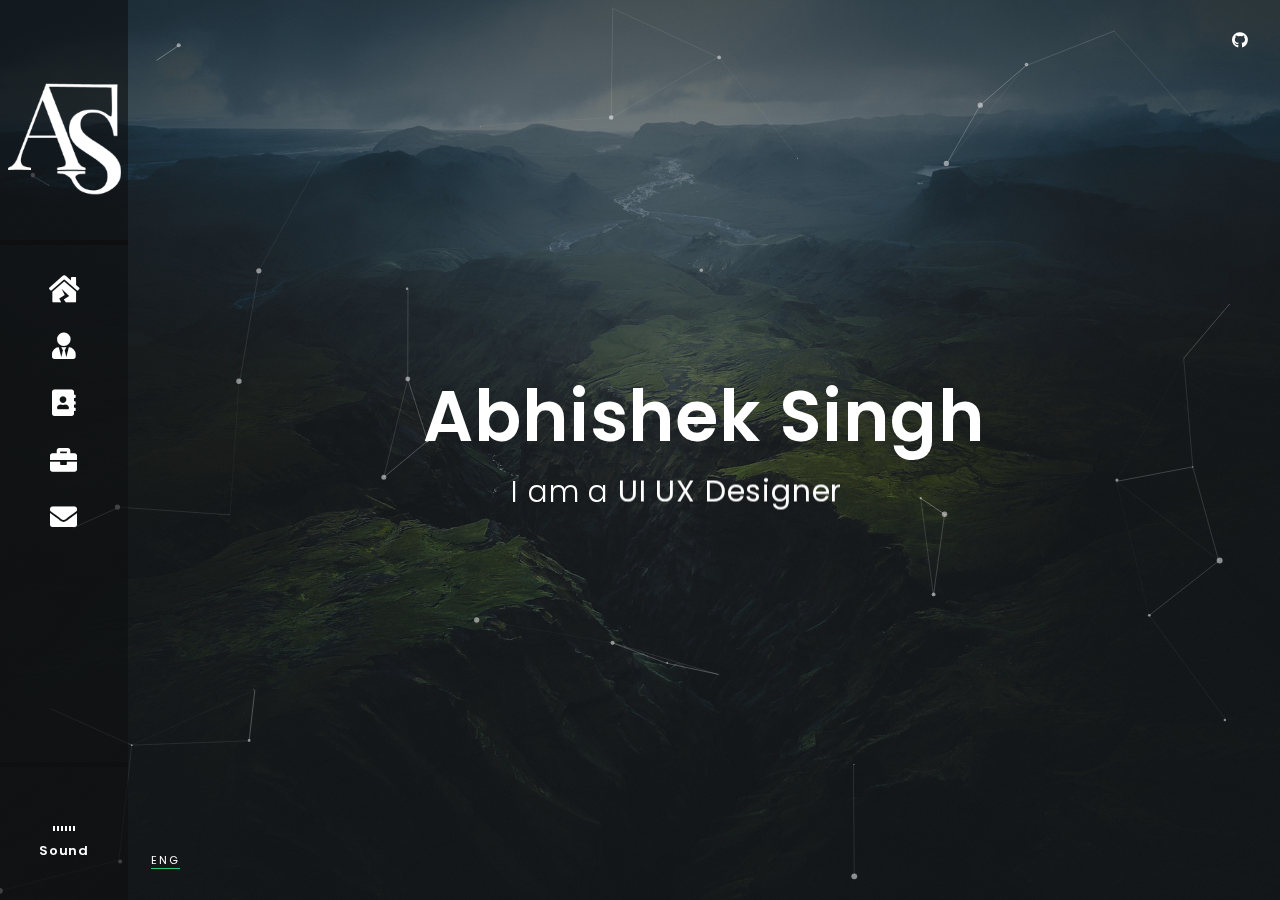
==== index.html @ b7dbba47 "fix" ====
<!DOCTYPE html>
<html lang="en">
    <head>
		<!-- Title -->
		<title>Abhishek Singh- Web Designer and Developer</title>

		<!-- Meta -->
        <meta charset="UTF-8">
        <meta name="viewport" content="width=device-width, initial-scale=1.0">
        <meta http-equiv="X-UA-Compatible" content="ie=edge">
		
		<!-- CSS Plugins -->
        <link rel="stylesheet" href="css/plugins/bootstrap.min.css">
        <link rel="stylesheet" href="css/plugins/font-awesome.css">
		<link rel="stylesheet" href="css/plugins/magnific-popup.css">
		<link rel="stylesheet" href="css/plugins/simplebar.css">
		<link rel="stylesheet" href="css/plugins/owl.carousel.min.css">
		<link rel="stylesheet" href="css/plugins/owl.theme.default.min.css">
		<link rel="stylesheet" href="css/plugins/jquery.animatedheadline.css">
		
		<!-- CSS Base -->
        <link rel="stylesheet" class="back-color" href="css/style-dark.css">
		<link rel="stylesheet" href="css/style-demo.css">
		
		<!-- Settings Style -->
		<link rel="stylesheet" class="posit-nav" href="css/settings/left-nav.css" />
		<link rel="stylesheet" class="theme-color" href="css/settings/green-color.css" />
		<link rel="stylesheet" class="box-st" href="css/settings/circle-box.css" />
		
    </head>
    <body>
		<audio loop autoplay volume="1" id="audio-player"><source src="music.mp3" type="audio/mpeg"></audio>
		<!-- Preloader -->
		<div id="preloader">
  			<div class="loading-area">
    			<div class="circle"></div>
  			</div>
  			<div class="left-side"></div>
  			<div class="right-side"></div>
		</div>
		
		<!-- Main Site -->
		<div id="home">
  		<div id="about">
    	<div id="resume">
     	<div id="portfolio">
		<div id="contact">
			
			<div class="header-mobile">
                <a class="header-toggle"><i class="fas fa-bars"></i></a>
                <h2>Abhishek</h2>
            </div>
			
			<!-- Left Block -->
			<nav class="header-main" data-simplebar>
		
				<!-- Logo -->
				<div class="logo">
            		<img src="img/logo.png" alt="">
            	</div>
				
          		<ul>
					<li data-tooltip="home" data-position="top">
            			<a href="#home" class="icon-h fas fa-house-damage"></a>
					</li>
					<li data-tooltip="about" data-position="top">
            			<a href="#about" class="icon-a fas fa-user-tie"></a>
					</li>
					<li data-tooltip="resume" data-position="top">
            			<a href="#resume" class="icon-r fas fa-address-book"></a>
					</li>
					<li data-tooltip="portfolio" data-position="top">
            			<a href="#portfolio" class="icon-p fas fa-briefcase"></a>
					</li>
					<li data-tooltip="contact" data-position="bottom">
						<a href="#contact" class="icon-c fas fa-envelope"></a>
					</li>
          		</ul>
				
				<!-- Sound wave -->
    			<a class="music-bg">
      				<div class="lines">
        				<span></span>
        				<span></span>
        				<span></span>
        				<span></span>
						<span></span>
						<span></span>
      				</div>
					<p> Sound </p>
    			</a>
			 </nav>
			
			<!-- Home Section -->
          	<div class="pt-home" style="background-image: url('img/home-bg.jpg')">
				
				<!-- Particles -->
				<div id="particles-js"></div>
				
             	<section>
					
					<!-- Banner -->
					<div class="banner">
  						<h1>Abhishek Singh</h1>
						<p class="cd-headline rotate-1">
							<span>I am a</span>
							<span class="cd-words-wrapper">
								<b class="is-visible">UI UX Designer</b>
								<b>Creative Designer</b>
								<b>Web Designer</b>
								<b>Web Developer</b>
							</span>
						</p>
					</div>
					
					<!-- Language -->
					<div class="lang">
                		<ul>
                   			<li><a href="#" class="active">eng</a></li>
                		</ul>
            		</div>
		
					<!-- Social -->
					<div class="social">
            			<ul>
                			<li><a href="https://github.com/thatdelhiboy/"><i class="fab fa-github"></i></a></li>
            			</ul>
        			</div>
			  	</section>  
          	</div>
			
			<!-- About Section -->
			<div class="page pt-about" data-simplebar>
				<section class="container">
					
					<!-- Section Title -->
					<div class="header-page mt-70 mob-mt">
						<h2>About Me</h2>
						<span></span>
					</div>
				
					<!-- Personal Info Start -->
					<div class="row mt-100">
					
						<!-- Information Block -->
						<div class="col-lg-12 col-sm-12">
    						<div class="info box-1">
								<div class="row">
									<div class="col-lg-3 col-sm-4">
										<div class="photo">
											<img alt="" src="img/user-photo.jpg">		
										</div>	
									</div>
									<div class="col-lg-9 col-sm-8">
										<h4>Abhishek Singh</h4>
										<div class="loc">
											<i class="fas fa-map-marked-alt"></i> New Delhi, INDIA
										</div>
										<p>Hello! I’m Abhishek Singh a self-taught, Web Designer & Developer with keen interest in Web Design and Developer. Now I’m based in Delhi-NCR, India.
										</p>
									</div>
									
									<!-- Icon Info -->
									<div class="col-lg-3 col-sm-4">
                                		<div class="info-icon">
                                     		<i class="fas fa-award"></i>
                                     		<div class="desc-icon">
												<h6>Amazing</h6>
                                            	<p>Experience</p>
                                       		</div>
                                		</div>
                                	</div>
									
									<!-- Icon Info -->
									<div class="col-lg-3 col-sm-4">
                                		<div class="info-icon">
                                     		<i class="fas fa-certificate"></i>
                                     		<div class="desc-icon">
												<h6>10+ Projects</h6>
                                            	<p>Completed</p>
                                      		</div>
                                		</div>
                                	</div>
									
									<!-- Icon Info -->
									<div class="col-lg-3 col-sm-4">
                                		<div class="info-icon">
                                     		<i class="fas fa-user-astronaut"></i>
                                     		<div class="desc-icon">
												<h6>Full time/Freelance</h6>
                                           		<p>Available</p>
                                        	</div>
                                		</div>
                                	</div>
									<div class="col-lg-3 col-sm-12 pt-50">
                                		<a href="/Abhishek-Web Dev.docx" class="btn-st">Download CV</a>
                                	</div>
								</div>
							</div>
						</div>
					</div>
					
					<!-- Interests Row Start -->
					<div class="row mt-100">
					
						<!-- Header Block -->
						<div class="col-md-12">
							<div class="header-box mb-50">
								<h3>My Interests</h3>
							</div>
						</div>
					
						<div class="col-lg-12 col-sm-12">
							<div class="box-2">
								<div class="row">
									<!-- Interests Item -->
									<div class="col-lg-3 col-sm-6">
										<div class="inter-icon">
                                     		<i class="fas fa-music"></i>
                                    	 	<div class="desc-inter">
												<h6>Music</h6>
                               	        	</div>
										</div>
									</div>
								
									<!-- Interests Item -->
									<div class="col-lg-3 col-sm-6">
										<div class="inter-icon">
                                     		<i class="fas fa-route"></i>
                                     		<div class="desc-inter">
												<h6>Travelling</h6>
                                       		</div>
                                		</div>
									</div>
								
									<!-- Interests Item -->
									<div class="col-lg-3 col-sm-6">
										<div class="inter-icon">
                                 	    	<i class="far fa-image"></i>
                                  		   	<div class="desc-inter">
												<h6>Photos</h6>
                                  	     	</div>
                                		</div>
									</div>
								
									<!-- Interests Item -->
									<div class="col-lg-3 col-sm-6">
										<div class="inter-icon">
                                    	 	<i class="fas fa-film"></i>
                                     		<div class="desc-inter">
												<h6>Movies</h6>
                                   	    	</div>
                                		</div>
									</div>
								
									<!-- Interests Item -->
									<div class="col-lg-3 col-sm-6">
										<div class="inter-icon">
                                 	    	<i class="fas fa-space-shuttle"></i>
                                 	    	<div class="desc-inter">
												<h6>Space</h6>
                                	       	</div>
                                		</div>
									</div>
								
									<!-- Interests Item -->
									<div class="col-lg-3 col-sm-6">
										<div class="inter-icon">
                                    	 	<i class="fas fa-book"></i>
                                     		<div class="desc-inter">
												<h6>Books</h6>
                                    	   	</div>
                                		</div>
									</div>
								
									<!-- Interests Item -->
									<div class="col-lg-3 col-sm-6">
										<div class="inter-icon">
        	                             	<i class="fas fa-gamepad"></i>
            	                         	<div class="desc-inter">
												<h6>Video games</h6>
                    	                   	</div>
                        	        	</div>
									</div>
								
									<!-- Interests Item -->
									<div class="col-lg-3 col-sm-6">
										<div class="inter-icon">
        	                             	<i class="fas fa-tree"></i>
            	                         	<div class="desc-inter">
												<h6>Forest</h6>
                    	                   	</div>
                        	        	</div>
									</div>
								</div>
							</div>
						</div>
					</div>
			  	</section>
         	</div>
			 
			<!-- Resume Section -->
          	<div class="page pt-resume" data-simplebar>
            	<section class="container">
					
					<!-- Section Title -->
					<div class="header-page mt-70 mob-mt">
						<h2>Resume</h2>
    					<span></span>
					</div>
					
					<!-- Experience & Education Row Start -->
					<div class="row mt-100">
					
						<!-- Experience Column Start -->
						<div class="col-lg-6 col-sm-12">
						
							<!-- Header Block -->
							<div class="header-box mb-50">
								<h3>Experience</h3>
							</div>
						
							<div class="experience box-1">
								
								<!-- Experience Item -->
								

								<!-- Experience Item -->
								<div class="item">
									<div class="main">
										<h4>Web Development- Intern</h4>
										<p><i class="far fa-calendar-alt"></i>Mar-2020 - Present | ZoneMedia </p>
									</div>
									<p>Working as Digital Profiler and Content Stratgist</p>
								</div>

								<!-- Experience Item -->
								<div class="item">
									<div class="main">
										<h4>Web Development- Intern</h4>
										<p><i class="far fa-calendar-alt"></i>Jan-2020 - Mar 2020 | Essential Services </p>
									</div>
									<p>Worked Project coordinator working on various skills like JavaScript, Node, Express, MongoDB. </p>
								</div>
								<!-- Experience Item -->
								<div class="item">
									<div class="main">
										<h4>Social Media Manager & UX Developer</h4>
										<p><i class="far fa-calendar-alt"></i>Jan-2018 - Jan 2020 | Vmate (alibaba.com) </p>
									</div>
									<p>Worked Project coordinator working on various skills like JavaScript, Node, Express, MongoDB. </p>
								</div>
							</div>
						</div>
							
						<!-- Education Column Start -->
						<div class="col-lg-6 col-sm-12">
						
							<!-- Header Block -->
							<div class="header-box mb-50 mob-box-mt">
								<h3>Education</h3>
							</div>
						
							<div class="experience box-2">

								<!-- Education Item -->
								<div class="item">
									<div class="main">
										<h4>MBA - Information Technology and System Management</h4>
										<p><i class="far fa-calendar-alt"></i>2019 - 2021 | Narsee Monjee Institute Of Management Studies</p>
									</div>
								</div>

								<!-- Education Item -->
								<div class="item">
									<div class="main">
										<h4>Bachelor of Computer Application</h4>
										<p><i class="far fa-calendar-alt"></i>2015 - 2018 | Himalayan University</p>
									</div>
								</div>
							</div>
						</div>
					</div>
				
					<!-- Skills Row Start -->
					<div class="row mt-100">
					
						<!-- Header Block -->
						<div class="col-md-12">
							<div class="header-box mb-50">
								<h3>Skills</h3>
							</div>
						</div>
					</div>
					
					<div class="box-1 skills">
						<div class="row">
							<div class="col-lg-6 col-sm-6">

								<!-- Skill Item -->
								<div class="skill-item">
									<h4 class="progress-title">HTML5</h4>
									<div class="progress">
										<div class="progress-bar" style="width:98%">
											<div class="progress-value">98%</div>
										</div>
									</div>
								</div>

								<!-- Skill Item -->
								<div class="skill-item">
									<h4 class="progress-title">CSS3</h4>
									<div class="progress">
										<div class="progress-bar" style="width:85%">
											<div class="progress-value">85%</div>
										</div>
									</div>
								</div>

								<!-- Skill Item -->
								<div class="skill-item">
									<h4 class="progress-title">JavaScript</h4>
									<div class="progress">
										<div class="progress-bar" style="width:90%">
											<div class="progress-value">90%</div>
										</div>
									</div>
								</div>
							
								<!-- Skill Item -->
								<div class="skill-item">
									<h4 class="progress-title">UI/UX designer</h4>
									<div class="progress">
										<div class="progress-bar" style="width:77%">
											<div class="progress-value">77%</div>
										</div>
									</div>
								</div>
							</div>

							<div class="col-lg-6 col-sm-6">
								<div class="row">
									
									<!-- Skill Item -->
									<div class="col-lg-6 col-sm-6">
										<div class="chart" data-percent="80" data-bar-color="#fff"> 80% <p>Node.js</p></div>
									</div>
									
									<!-- Skill Item -->
									<div class="col-lg-6 col-sm-6">
										<div class="chart" data-percent="70" data-bar-color="#fff"> 70% <p>Adobe XD</p></div>
									</div>
									
									<!-- Skill Item -->
									<div class="col-lg-6 col-sm-6">
										<div class="chart" data-percent="90" data-bar-color="#fff"> 90% <p>Photoshop</p></div>
									</div>
									
									<!-- Skill Item -->
									<div class="col-lg-6 col-sm-6">
										<div class="chart" data-percent="90" data-bar-color="#fff"> 93% <p>Prototyping</p></div>
									</div>
								</div>
							</div>
						</div>
					</div>
				
					<!-- Work Process Row Start -->
					<div class="row mt-100">
					
						<!-- Header Block -->
						<div class="col-md-12">
							<div class="header-box mb-50">
								<h3>My Working Process</h3>
							</div>
						</div>
					</div>
					
					<div class="box-2 work-process mb-100">
						<div class="row">
							<div class="col-lg-4 col-sm-12 ltr">
							
                    			<!-- Working Process Item-->
                          	 	<div class="single-wp width-sm process-1">
									<p class="wp-step">01</p>
									<h4 class="wp-title">Discuss idea</h4>
								</div>

								<!-- Working Process Item-->
								<div class="single-wp width-sm process-2">
									<p class="wp-step">02</p>
									<h4 class="wp-title">Creative concept</h4>
								</div>
							</div>
					
							<div class="col-lg-4 hidden-sm">
							
								<!-- Working Process Circle-->
								<div class="wp-circle">
									<h4>Working Process</h4>
									<span class="dots top-l"></span>
									<span class="dots bottom-l"></span>
									<span class="dots top-r"></span>
									<span class="dots bottom-r"></span>
								</div>
							</div>
					
							<div class="col-lg-4 col-sm-12 rtl">
						
								<!-- Working Process Item-->
								<div class="single-wp width-sm process-3">
									<p class="wp-step">03</p>
									<h4 class="wp-title">Web concept</h4>
								</div>
	
								<!-- Working Process Item-->
								<div class="single-wp width-sm process-4">
									<p class="wp-step">04</p>
									<h4 class="wp-title">Final concept</h4>
								</div>
							</div>
						</div>
					</div>
			  	</section>
         	</div>
			 
			<!-- Portfolio Section -->
          	<div class="page pt-portfolio" data-simplebar>
            	<section class="container">
					
					<!-- Section Title -->
					<div class="header-page mt-70 mob-mt">
						<h2>Portfolio</h2>
    					<span></span>
					</div>
					
					<!-- Portfolio Filter Row Start -->
					<div class="row mt-100">
						<div class="col-lg-12 col-sm-12 portfolio-filter">
							<ul>
								<li class="active" data-filter="*">All</li>
								<li data-filter=".brand">Brand</li>
								<li data-filter=".design">Design</li>
								<li data-filter=".graphic">Graphic</li>
							</ul>
						</div>
					</div>
					
					<!-- Portfolio Item Row Start -->
					<div class="row portfolio-items mt-100 mb-100">
					
						<!-- Portfolio Item -->
						<div class="item col-lg-4 col-sm-6 graphic">
							<figure>
								<img alt="" src="img/portfolio/mobileapp.png">
								<figcaption>
									<h3>Landing Page for App</h3>
									<p>Graphic</p><i class="fas fa-image"></i>
									<a class="image-link" href="img/portfolio/mobileapp.png"></a>
								</figcaption>
							</figure>
						</div>
					
						<!-- Portfolio Item -->
						<div class="item col-lg-4 col-sm-6 design">
							<figure>
								<img alt="" src="img/portfolio/Placement.JPG">
								<figcaption>
									<h3>Placement Consultancy Website</h3>
									<p>Design</p><i class="fas fa-image"></i>
									<a class="image-link" href="img/portfolio/Placement.JPG"></a>
								</figcaption>
							</figure>
						</div>
					
						<!-- Portfolio Item -->
						<div class="item col-lg-4 col-sm-6 brand">
							<figure>
								<img alt="" src="img/portfolio/ecommerse.png">
								<figcaption>
									<h3>E-commerse</h3>
									<p>Brand</p><i class="fas fa-image"></i>
									<a class="image-link" href="img/portfolio/ecommerse.png"></a>
								</figcaption>
							</figure>
						</div>
					
						<!-- Portfolio Item -->
						<div class="item col-lg-4 col-sm-6 graphic">
							<figure>
								<img alt="" src="img/portfolio/foodapp.jpg">
								<figcaption>
									<h3>FoodApp UI</h3>
									<p>Brand</p><i class="fas fa-image"></i>
									<a class="image-link" href="img/portfolio/foodapp.jpg"></a>
								</figcaption>
							</figure>
						</div>

						<!-- Portfolio Item -->
						<div class="item col-lg-4 col-sm-6 graphic">
							<figure>
								<img alt="" src="img/portfolio/devdeg.png">
								<figcaption>
									<h3>UI for Digital Marketing Website</h3>
									<p>Brand</p><i class="fas fa-image"></i>
									<a class="image-link" href="img/portfolio/devdeg.png"></a>
								</figcaption>
							</figure>
						</div>
						<!-- Portfolio Item -->
						<div class="item col-lg-4 col-sm-6 brand">
							<figure>
								<img alt="" src="img/portfolio/buythecall.jpg">
								<figcaption>
									<h3>Website design and development</h3>
									<p>Brand</p><i class="fas fa-image"></i>
									<a class="image-link" href="img/portfolio/buythecall.jpg"></a>
								</figcaption>
							</figure>
						</div>
						<!-- Portfolio Item -->
						<div class="item col-lg-4 col-sm-6 design">
							<figure>
								<img alt="" src="img/portfolio/onlinestore.png">
								<figcaption>
									<h3>Online Store UI</h3>
									<p>Design</p><i class="fas fa-image"></i>
									<a class="image-link" href="img/portfolio/onlinestore.png"></a>
								</figcaption>
							</figure>
						</div>
						<!-- Portfolio Item -->
						<div class="item col-lg-4 col-sm-6 design">
							<figure>
								<img alt="" src="img/portfolio/movieapi.gif">
								<figcaption>
									<h3>Website on Node & express</h3>
									<p>Brand</p><i class="fas fa-image"></i>
									<a class="image-link" href="img/portfolio/movieapi.gif"></a>
								</figcaption>
							</figure>
						</div>
						<div class="item col-lg-4 col-sm-6 design">
							<figure>
								<img alt="" src="img/portfolio/producthover.gif">
								<figcaption>
									<h3>CSS Hover Effect</h3>
									<p>Brand</p><i class="fas fa-image"></i>
									<a class="image-link" href="img/portfolio/producthover.gif"></a>
								</figcaption>
							</figure>
						</div>
					</div>
				</section>
       	   	</div>
			<!-- Contact Section -->
         	<div class="page pt-contact" data-simplebar>
            	<section class="container">
					
					<!-- Section Title -->
              		<div class="header-page mt-70 mob-mt">
						<h2>Contact</h2>
    					<span></span>
					</div>
					
					<!-- Form Start -->
					<div class="row mt-100">
						<div class="col-lg-12 col-sm-12">
							<div class="contact-form ">
                        		<form method="post" class="box-1 contact-valid" id="contact-form">
									<div class="row">
                            			<div class="col-lg-6 col-sm-12">
                                			<input type="text" name="name" id="name" class="form-control" placeholder="Name *">
                            			</div>
                            			<div class="col-lg-6 col-sm-12">
                                			<input type="email" name="email" id="email" class="form-control" placeholder="Email *">
                            			</div>
                            			<div class="col-lg-12 col-sm-12">
                                			<textarea class="form-control" name="message"  id="note" placeholder="Your Message"></textarea>
                            			</div>
                             			<div class="col-lg-12 col-sm-12 text-center">
                                			<button type="submit" class="btn-st">Send Message</button>
                                			<div id="loader">
                                    			<i class="fas fa-sync"></i>
                                			</div>
                            			</div>
										<div class="col-lg-12 col-sm-12">
                            				<div class="error-messages">
                                				<div id="success">
													<i class="far fa-check-circle"></i>Thank you, your message has been sent.
												</div>
                                				<div id="error">
													<i class="far fa-times-circle"></i>Error occurred while sending email. Please try again later.
												</div>
											</div>
                            			</div>
									</div>
                    			</form>
                    		</div>
						</div>
					</div>
					
					<!-- Contact Info -->
					<div class="box-2 contact-info">
						<div class="row">
							<div class="col-lg-4 col-sm-12 info">
								<i class="fas fa-paper-plane"></i>
         						<p>anchor2abhishek@gmail.com</p>
          						<span>Email</span>
							</div>
							<div class="col-lg-4 col-sm-12 info">
								<i class="fas fa-map-marker-alt"></i>
         						<p>Delhi-NCR, India</p>
          						<span>Addres</span>
							</div>	
							<div class="col-lg-4 col-sm-12 info">
								<i class="fas fa-phone"></i>
         						<p>(+91) 7042446696</p>
          						<span>Phone</span>
							</div>	
						</div>
					</div>
            	</section>
          	</div> 
			
        </div>
      	</div>
    	</div>
  		</div>
		</div>
		</div>
		
		<!-- All Script -->
		<script src="js/jquery.min.js"></script>
		<script src="js/isotope.pkgd.min.js"></script>
		<script src="js/bootstrap.min.js"></script>
		<script src="js/simplebar.js"></script>
		<script src="js/owl.carousel.min.js"></script>
		<script src="js/jquery.magnific-popup.min.js"></script>
		<script src="js/jquery.animatedheadline.min.js"></script>
		<script src="js/jquery.easypiechart.js"></script>
		<script src="js/jquery.validation.js"></script>
		<script src="js/tilt.js"></script>
        <script src="js/main.js"></script>
		<script src="js/main-demo.js"></script>
        <script src="https://maps.google.com/maps/api/js?sensor=false"></script>
		
		<!-- Page Script -->
		<script src="/js/particles.min.js"></script>
		<script>
			particlesJS.load('particles-js', 'js/particles.json', function() {
				
        	});		
		</script>
		
    </body>
</html>
---- css/plugins/simplebar.css ----
[data-simplebar] {
    position: relative;
    flex-direction: column;
    flex-wrap: wrap;
    justify-content: flex-start;
    align-content: flex-start;
    align-items: flex-start;
    width: inherit;
    height: inherit;
    max-width: inherit;
    max-height: inherit;
}

.simplebar-wrapper {
    overflow: hidden;
    width: inherit;
    height: inherit;
    max-width: inherit;
    max-height: inherit;
}

.simplebar-mask {
    direction: inherit;
    position: absolute;
    overflow: hidden;
    padding: 0;
    margin: 0;
    left: 0;
    top: 0;
    bottom: 0;
    right: 0;
    width: auto !important;
    height: auto !important;
    z-index: 0;
}

.simplebar-offset {
    direction: inherit !important;
    box-sizing: inherit !important;
    resize: none !important;
    position: absolute;
    top: 0;
    left: 0;
    bottom: 0;
    right: 0;
    padding: 0;
    margin: 0;
    -webkit-overflow-scrolling: touch;
}

.simplebar-content {
    direction: inherit;
    box-sizing: border-box !important;
    position: relative;
    display: block;
    height: 100%; /* Required for horizontal native scrollbar to not appear if parent is taller than natural height */
    width: auto;
    visibility: visible;
    overflow: scroll; /* Scroll on this element otherwise element can't have a padding applied properly */
    max-width: 100%; /* Not required for horizontal scroll to trigger */
    max-height: 100%; /* Needed for vertical scroll to trigger */
}

.simplebar-placeholder {
    max-height: 100%;
    max-width: 100%;
    width: 100%;
    pointer-events: none;
}

.simplebar-height-auto-observer-wrapper {
    box-sizing: inherit !important;
    height: 100%;
    width: inherit;
    max-width: 1px;
    position: relative;
    float: left;
    max-height: 1px;
    overflow: hidden;
    z-index: -1;
    padding: 0;
    margin: 0;
    pointer-events: none;
    flex-grow: inherit;
    flex-shrink: 0;
    flex-basis: 0;
}

.simplebar-height-auto-observer {
    box-sizing: inherit;
    display: block;
    opacity: 0;
    position: absolute;
    top: 0;
    left: 0;
    height: 1000%;
    width: 1000%;
    min-height: 1px;
    min-width: 1px;
    overflow: hidden;
    pointer-events: none;
    z-index: -1;
}

.simplebar-track {
    z-index: 1;
    position: absolute;
    right: 0;
    bottom: 0;
    pointer-events: none;
}

.simplebar-scrollbar {
    position: absolute;
    right: 2px;
    width: 7px;
    min-height: 10px;
}

.simplebar-scrollbar:before {
    position: absolute;
    content: "";
    background: black;
    border-radius: 7px;
    left: 0;
    right: 0;
    opacity: 0;
    transition: opacity 0.2s linear;
}

.simplebar-track .simplebar-scrollbar.simplebar-visible:before {
    /* When hovered, remove all transitions from drag handle */
    opacity: 0.5;
    transition: opacity 0s linear;
}

.simplebar-track.simplebar-vertical {
    top: 0;
    width: 11px;
}

.simplebar-track.simplebar-vertical .simplebar-scrollbar:before {
    top: 2px;
    bottom: 2px;
}

.simplebar-track.simplebar-horizontal {
    left: 0;
    height: 11px;
}

.simplebar-track.simplebar-horizontal .simplebar-scrollbar:before {
    height: 100%;
    left: 2px;
    right: 2px;
}

.simplebar-track.simplebar-horizontal .simplebar-scrollbar {
    right: auto;
    left: 0;
    top: 2px;
    height: 7px;
    min-height: 0;
    min-width: 10px;
    width: auto;
}

/* Rtl support */
[data-simplebar-direction="rtl"] .simplebar-track.simplebar-vertical {
    right: auto;
    left: 0;
}

.hs-dummy-scrollbar-size {
    direction: rtl;
    position: fixed;
    opacity: 0;
    visibility: hidden;
    height: 500px;
    width: 500px;
    overflow-y: hidden;
    overflow-x: scroll;
}
---- css/style-dark.css ----
/* -----------------------------------------------
				CSS Styles Dark
--------------------------------------------------

    Template Name: Baha - Personal Portfolio Template
    Author: Malyarchuk
    Copyright: 2019

--------------------------------------------------

Table of Content

	1. Body and Core Css
	2. Section Css
	3. Menu Css
	4. Home Section
	5. About Section
	6. Resume Section
	7. Portfolio Section

	9. Contact Section

	12. Preloader Css
	13. Tooltip Css
	14. Responsible Css
	15. Animation Css

----------------------------------- */

/* -----------------------------------
		1. Body and Core Css
----------------------------------- */

@import url('https://fonts.googleapis.com/css?family=Poppins:300,400,500,600,700');

* {
	margin: 0;
	padding: 0;
	font-family: inherit;
	outline: none !important;
	list-style: none !important;
	text-decoration: none !important;
}

*:after, 
*:before {
	-webkit-box-sizing: border-box;
			box-sizing: border-box;
	padding: 0;
	margin: 0;
}

body {
	font-family: 'Poppins',sans-serif;
	font-size: 14px;
	color: #fff;
	overflow: hidden;
	letter-spacing: 0.8px;
	background-color: #1a2a41;
	-webkit-font-smoothing: antialiased;
	-moz-osx-font-smoothing: grayscale;
}

a {
	color: #fff;
	-webkit-transition: all .3s ease-in-out;
			transition: all .3s ease-in-out;
}

a:hover, 
a:focus {
	color: #fff;
}

h1,
h2,
h3,
h4,
h5,
h6 {
	margin: 0;
	padding: 0; 
	color: #fff;
	font-weight: 600;
}

h1 {
	font-size: 70px;
}

h2 {
	font-size: 35px;
}

h3 {
	font-size: 26px;
}

h4 {
	font-size: 18px;
}

i, em {
	font-style: normal; 
}

img {
	max-width: 100%;
}

blockquote {
	position: relative;
	padding: 30px;
	background-color: rgba(0, 0, 0, .5);
}

blockquote span {
	display: block;
	font-size: 14px;
	margin-top: 20px;
}

blockquote span img {
	width: 40px;
	height: 40px;
	margin-right: 10px;
	-webkit-border-radius: 50%;
			border-radius: 50%;
}

/* Button Style */
.btn-st {
	position: relative;
	display: inline-block;
	color: #fff;
	cursor: pointer;
	font-size: 18px;
	font-weight: 100;
	background-color: transparent;
	border: none;
	z-index: 2;
}

.btn-st:before {
	content: '';
	position: absolute;
	width: 40%;
	height: 200%;
	top: -50%;
	left: -15%;
	background: #0e0f10;
	padding: 0px;
	-webkit-border-radius: 10px;
			border-radius: 10px;
	z-index: -1;
	-webkit-transition: all .3s ease-in-out;
			transition: all .3s ease-in-out;
}

.btn-st:after {
	content: '';
	position: absolute;
	width: 110%;
	height: 10%;
	top: 105%;
	left: -5%;
	background: #fff;
	padding: 0px;
	z-index: 0;
	-webkit-transition: all .3s ease-in-out;
			transition: all .3s ease-in-out;
}

.btn-st:hover:before {
	-webkit-border-radius: unset;
			border-radius: unset;
	-webkit-transform: translateX(120%) scaleX(3) scaleY(0.8);
			transform: translateX(120%) scaleX(3) scaleY(0.8);
}

.btn-st:hover:after {
	-webkit-transform: translateX(-55%) translateY(-550%) rotate(90deg) scaleX(0.3);
			transform: translateX(-55%) translateY(-550%) rotate(90deg) scaleX(0.3);
}

.pt-about .price .footer-price .btn-st:before,
.pt-blog .blog-item .blog-btn .btn-st:before {
	height: 165%;
    top: -30%;
}

.pt-about .price .footer-price .btn-st,
.pt-blog .blog-item .blog-btn .btn-st {
    font-size: 16px;
}

/* Music Bg */
.music-bg {
	display: block;
	cursor: pointer;
	padding: 40px 0;
	text-align: center;
	border-right-color: #0e0f10;
	border-top: 5px solid #0e0f10;
	visibility: hidden;
	z-index: 10;
	-webkit-transition: all .3s ease;
			transition: all 0.3s ease;
}

.music-bg p {
	margin: 0;
	font-size: 13px;
	font-weight: 600;
}

.music-bg .lines {
    display: flex;
    width: 24px;
    height: 24px;
    margin: 0 auto 10px;
    align-items: flex-end;
}

.music-bg .lines span {
    display: inline-flex;
    margin: 0px 1px;
    width: 7px;
    height: 5px;
    background: #fff;
}

.audio-on .music-bg .lines span:nth-child(1) {
    -webkit-animation: musicline 2s 0.5s ease-out alternate infinite;
    		animation: musicline 2s 0.5s ease-out alternate infinite;
}  

.audio-on .music-bg .lines span:nth-child(2) {
    -webkit-animation: musicline 2s 1s ease-out alternate infinite;
    		animation: musicline 2s 1s ease-out alternate infinite;
} 

.audio-on .music-bg .lines span:nth-child(3) {
    -webkit-animation: musicline 2s 1.5s ease-out alternate infinite;
    		animation: musicline 2s 1.5s ease-out alternate infinite;
}

.audio-on .music-bg .lines span:nth-child(4) {
    -webkit-animation: musicline 2s 0.25s ease-out alternate infinite;
    		animation: musicline 2s 0.25s ease-out alternate infinite;
}

.audio-on .music-bg .lines span:nth-child(5) {
    -webkit-animation: musicline 2s 0.75s ease-out alternate infinite;
    		animation: musicline 2s 0.75s ease-out alternate infinite;
}

.audio-on .music-bg .lines span:nth-child(6) {
    -webkit-animation: musicline 2s 1.25s ease-out alternate infinite;
    		animation: musicline 2s 1.25s ease-out alternate infinite;
}

/* ---------- Margin & Padding --------- */

.mt-0 {
    margin-top: 0 !important;
}
.mt-5 {
    margin-top: 5px !important;
}
.mt-10 {
    margin-top: 10px !important;
}
.mt-15 {
    margin-top: 15px !important;
}
.mt-20 {
    margin-top: 20px !important;
}
.mt-25 {
    margin-top: 25px !important;
}
.mt-30 {
    margin-top: 30px !important;
}
.mt-35 {
    margin-top: 35px !important;
}
.mt-40 {
    margin-top: 40px !important;
}
.mt-45 {
    margin-top: 45px !important;
}
.mt-50 {
    margin-top: 50px !important;
}
.mt-55 {
    margin-top: 55px !important;
}
.mt-60 {
    margin-top: 60px !important;
}
.mt-65 {
    margin-top: 65px !important;
}
.mt-70 {
    margin-top: 70px !important;
}
.mt-75 {
    margin-top: 75px !important;
}
.mt-80 {
    margin-top: 80px !important;
}
.mt-85 {
    margin-top: 85px !important;
}
.mt-90 {
    margin-top: 90px !important;
}
.mt-95 {
    margin-top: 95px !important;
}
.mt-100 {
    margin-top: 100px !important;
}

/* Custom Margin Bottom */
.mb-0 {
    margin-bottom: 0 !important;
}
.mb-5 {
    margin-bottom: 5px !important;
}
.mb-10 {
    margin-bottom: 10px !important;
}
.mb-15 {
    margin-bottom: 15px !important;
}
.mb-20 {
    margin-bottom: 20px !important;
}
.mb-25 {
    margin-bottom: 25px !important;
}
.mb-30 {
    margin-bottom: 30px !important;
}
.mb-35 {
    margin-bottom: 35px !important;
}
.mb-40 {
    margin-bottom: 40px !important;
}
.mb-45 {
    margin-bottom: 45px !important;
}
.mb-50 {
    margin-bottom: 50px !important;
}
.mb-55 {
    margin-bottom: 55px !important;
}
.mb-60 {
    margin-bottom: 60px !important;
}
.mb-65 {
    margin-bottom: 65px !important;
}
.mb-70 {
    margin-bottom: 70px !important;
}
.mb-75 {
    margin-bottom: 75px !important;
}
.mb-80 {
    margin-bottom: 80px !important;
}
.mb-85 {
    margin-bottom: 85px !important;
}
.mb-90 {
    margin-bottom: 90px !important;
}
.mb-95 {
    margin-bottom: 95px !important;
}
.mb-100 {
    margin-bottom: 100px !important;
}
.m-0 {
    margin: 0px !important;
}

/* Custom Padding top */
.pt-0 {
    padding-top: 0 !important;
}
.pt-5 {
    padding-top: 5px !important;
}
.pt-10 {
    padding-top: 10px !important;
}
.pt-15 {
    padding-top: 15px !important;
}
.pt-20 {
    padding-top: 20px !important;
}
.pt-25 {
    padding-top: 25px !important;
}
.pt-30 {
    padding-top: 30px !important;
}
.pt-35 {
    padding-top: 35px !important;
}
.pt-40 {
    padding-top: 40px !important;
}
.pt-45 {
    padding-top: 45px !important;
}
.pt-50 {
    padding-top: 50px !important;
}
.pt-55 {
    padding-top: 55px !important;
}
.pt-60 {
    padding-top: 60px !important;
}
.pt-65 {
    padding-top: 65px !important;
}
.pt-70 {
    padding-top: 70px !important;
}
.pt-75 {
    padding-top: 75px !important;
}
.pt-80 {
    padding-top: 80px !important;
}
.pt-85 {
    padding-top: 85px !important;
}
.pt-90 {
    padding-top: 90px !important;
}
.pt-95 {
    padding-top: 95px !important;
}
.pt-100 {
    padding-top: 100px !important;
}

/* Custom Padding top */
.pb-0 {
    padding-bottom: 0 !important;
}
.pb-5 {
    padding-bottom: 5px !important;
}
.pb-10 {
    padding-bottom: 10px !important;
}
.pb-15 {
    padding-bottom: 15px !important;
}
.pb-20 {
    padding-bottom: 20px !important;
}
.pb-25 {
    padding-bottom: 25px !important;
}
.pb-30 {
    padding-bottom: 30px !important;
}
.pb-35 {
    padding-bottom: 35px !important;
}
.pb-40 {
    padding-bottom: 40px !important;
}
.pb-45 {
    padding-bottom: 45px !important;
}
.pb-50 {
    padding-bottom: 50px !important;
}
.pb-55 {
    padding-bottom: 55px !important;
}
.pb-60 {
    padding-bottom: 60px !important;
}
.pb-65 {
    padding-bottom: 65px !important;
}
.pb-70 {
    padding-bottom: 70px !important;
}
.pb-75 {
    padding-bottom: 75px !important;
}
.pb-80 {
    padding-bottom: 80px !important;
}
.pb-85 {
    padding-bottom: 85px !important;
}
.pb-90 {
    padding-bottom: 90px !important;
}
.pb-95 {
    padding-bottom: 95px !important;
}
.pb-100 {
    padding-bottom: 100px !important;
}
.p-0 {
    padding: 0 !important;
}

/* -----------------------------------
		3. Section Css
----------------------------------- */
/* Addition Background */
.addition-bg {
 	position: absolute;
 	width: 100%;
 	height: 100%;
	top: 0;
 	left: 0;
 	overflow: hidden;
 	z-index: -1;
}

/* Fullscreen Slider */
.slide-kenburns-bg {
 	position: relative;
 	width: 100%;
 	height: 100%;
 	top: 0;
	left: 0;
 	overflow: hidden;
 	z-index: 0;
}

.slide-kenburns {
 	position: absolute;
	width: 100%;
 	height: 100%;
 	top: 0;
 	left: 0;
 	-webkit-animation: kenburnsSlide 18s linear infinite 0s;
 			animation: kenburnsSlide 18s linear infinite 0s;
	opacity: 0;
}

.slide-kenburns-1 {
 	background-image: url(../img/slider/slide-1.jpg);
}

.slide-kenburns-2 {
 	background-image: url(../img/slider/slide-2.jpg);
}

.slide-kenburns-3 {
 	background-image: url(../img/slider/slide-3.jpg);
}

.slide-kenburns-1, 
.slide-kenburns-2, 
.slide-kenburns-3 {
 	background-repeat: no-repeat;
 	background-position: center;
 	-webkit-background-size: cover;
 			background-size: cover;
}

.slide-kenburns-1 {
 	opacity: 1;
}

.slide-kenburns-2 {
 	-webkit-animation-delay: 6s;
 			animation-delay: 6s;
}

.slide-kenburns-3 {
 	-webkit-animation-delay: 12s;
			animation-delay: 12s;
}

/* YouTube Video */
#video-container {
    position: absolute;
    display: block;
    width: 100%;
    height: 100%;
	top: 0;
    left: 0;
    right: 0;
	bottom: 0;
    z-index: 0;
}

/* Html Video */
.html-video-container {
	position: absolute;
    top: 50%;
    left: 50%;
    width: auto;
    min-width: 100%;
    height: auto;
    min-height: 100%;
    background: #000;
    -webkit-transform: translate(-50%, -50%);
    		transform: translate(-50%, -50%);
    z-index: 0;
}

/* Particles */
#particles-js {
    position: absolute;
    top: 0;
    right: 0;
    bottom: 0;
    left: 0;
}

/* Glitch */
.glitch {
	position: absolute;
 	width: 100%;
 	height: 100%;
	top: 0;
 	left: 0;
	background-image: url('/img/home-bg.jpg');
	-webkit-background-size: cover;
			background-size: cover;
	background-position: center;
	z-index: -1 !important;
}

/* Background Lines */
.bg-lines {
	position: absolute;
	height: 100%;
	width: 80vw;
	top: 0;
	left: 0;
	right: 0;
	margin: auto;
}

.bg-lines .bg-line {
	position: absolute;
	height: 100%;
	width: 1px;
	top: 0;
	left: 50%;
	background: rgba(255, 255, 255, 0.1);
	overflow: hidden;
}

.bg-lines .bg-line::after {
	content: "";
	display: block;
	position: absolute;
	height: 15vh;
	width: 100%;
	top: -50%;
	left: 0;
	background: linear-gradient(to bottom, rgba(255, 255, 255, 0) 0%, #ffffff 75%, #ffffff 100%);
	-webkit-animation: run 7s 0s infinite;
			animation: run 7s 0s infinite;
	-webkit-animation-fill-mode: forwards;
			animation-fill-mode: forwards;
	-webkit-animation-timing-function: cubic-bezier(0.4, 0.26, 0, 0.97);
			animation-timing-function: cubic-bezier(0.4, 0.26, 0, 0.97);
}

.bg-lines .bg-line:nth-child(1) {
	margin-left: -50%;
}

.bg-lines .bg-line:nth-child(1)::after {
	-webkit-animation-delay: 2s;
			animation-delay: 2s;
}

.bg-lines .bg-line:nth-child(3) {
	margin-left: -25%;
}

.bg-lines .bg-line:nth-child(3)::after {
  -webkit-animation-delay: 1.5s;
          animation-delay: 1.5s;
}

.bg-lines .bg-line:nth-child(4) {
	margin-left: 25%;
}

.bg-lines .bg-line:nth-child(4)::after {
	-webkit-animation-delay: 1.5s;
			animation-delay: 1.5s;
}

.bg-lines .bg-line:nth-child(5) {
	margin-left: 50%;
}

.bg-lines .bg-line:nth-child(5)::after {
	-webkit-animation-delay: 2s;
			animation-delay: 2s;
}

.page {
	position: fixed;
	width: calc(90% + 2px);
	height: 100%;
	color: #fff;
	margin: 0;
	padding: 0;
	overflow: auto; 
	-webkit-transition: all .6s cubic-bezier(.5, .2, .2, 1.1);
			transition: all .6s cubic-bezier(.5, .2, .2, 1.1);
}

#about:target .pt-home, 
#resume:target .pt-home,
#portfolio:target .pt-home,
#blog:target .pt-home,
#contact:target .pt-home {
	-webkit-filter: blur(3px);
	-webkit-transition: all .5s ease;
			transition: all .5s ease;
}

.pt-about, 
.pt-resume, 
.pt-portfolio, 
.pt-blog,
.pt-contact {
	background-color: #0e0f10;
}

#about:target .pt-about,
#resume:target .pt-resume,
#portfolio:target .pt-portfolio,
#blog:target .pt-blog,
#contact:target .pt-contact {
	-webkit-transition-delay: .3s;
			transition-delay: .3s;
}

.page .header-page {
	position: relative;
	text-align: center;
}

.page .header-page:after,
.page .header-page:before {
	content: '';
	position: absolute;
	width: 30px;
	height: 1px;
	left: calc(50% - 46px);
	bottom: -19px;
	background-color: #fff;
}

.page .header-page:before {
	left: calc(50% + 16px);
}

.page .header-page span {
	position: absolute;
    width: 35px;
    height: 17px;
    left: calc(50% - 17px);
    margin-top: 10px;
}

.page .header-page span:before,
.page .header-page span:after {
    content: '';
	position: absolute;
    width: 16px;
    height: 16px;
    top: 0;
    left: 0;
    border: 2px solid #fff;
    -webkit-border-radius: 50px 50px 0;
    		border-radius: 50px 50px 0 50px;
    -webkit-transform: rotate(-45deg);
			 transform: rotate(-45deg);
}

.page .header-page span:after {
    left: auto;
    right: 0;
    -webkit-border-radius: 50px 50px 50px 0;
    		border-radius: 50px 50px 50px 0;
    -webkit-transform: rotate(45deg);
			transform: rotate(45deg);
}

.page .header-box,
.blog-page .header-box {
	position: relative;
	text-align: center;
}

.page .header-box:before,
.blog-page .header-box:before {
    content: '';
    position: absolute;
    width: 14px;
    height: 14px;
    left: calc(50% - 7px);
    bottom: -16px;
    -webkit-border-radius: 50%;
    		border-radius: 50%;
    border: 3px solid #fff;
}

.page .header-box h3:before,
.blog-page .header-box h3:before {
	content: '';
	position: absolute;
	width: 30px;
	height: 1px;
	left: calc(50% - 45px);
	bottom: -10px;
	background-color: #fff;
}

.page .header-box h3:after,
.blog-page .header-box h3:after {
	content: '';
	position: absolute;
	width: 30px;
	height: 1px;
	left: calc(50% + 15px);
	bottom: -10px;
	background-color: #fff;
}

.page .box-1,
.page .box-2,
.blog-page .box {
	position: relative;
	padding: 30px;
	background-color: #070708;
	-webkit-transition: all .3s ease-in-out;
			transition: all .3s ease-in-out;
}

.page .box-1:hover,
.page .box-2:hover,
.blog-page .box:hover {
	-webkit-transform: translateY(-5px);
			transform: translateY(-5px);
}

blockquote:after,
.page .box-1:after,
.page .box-2:after,
.blog-page .box:after,
.pt-about .testimonial-item:after,
.pt-blog .blog-item:after,
.blog-list .blog-post .content .thumbnail:after,
.blog-page .blog-comments ul li ul:after {
	border-top: 35px solid #0e0f10;
}

.pt-about .info .photo:after,
.pt-contact #map:after {
	border-top: 35px solid #070708;
}

.page .box-2:after {
	border-bottom: 35px solid #0e0f10;
}

blockquote:before,
.page .box-1:before,
.page .box-2:before,
.blog-page .box:before,
.pt-about .testimonial-item:before,
.pt-blog .blog-item:before,
.blog-list .blog-post .content .thumbnail:before,
.blog-page .blog-comments ul li ul:before {
	border-bottom: 35px solid #0e0f10;
}

.pt-about .info .photo:before,
.pt-contact #map:before {
	border-bottom: 35px solid #070708;
}

.page .box-2:before {
	border-bottom: 35px solid #0e0f10;
}

.pt-about .inter-icon:after,
.btn-st-item:after {
	border-top: 15px solid #070708;
}

.pt-about .inter-icon:before,
.btn-st-item:before {
	border-bottom: 15px solid #070708;
}

.blog-list .side-left .tags ul li a:after {
	border-top: 15px solid #0e0f10;
}

.blog-list .side-left .tags ul li a:before {
	border-bottom: 15px solid #0e0f10;
}

.pt-portfolio .portfolio-filter ul:after {
	border-top: 100px solid #0e0f10;
}

.pt-portfolio .portfolio-filter ul:before {
	border-bottom: 100px solid #0e0f10;
}

/* ------------------------------
		3. Menu Css
------------------------------ */

.header-main {
	position: fixed;
	width: 10%;
	height: 100%;
    top: 0;
	overflow: auto;
    overflow-x: hidden;
	background-color: rgba(14, 15, 16, .6);
    z-index: 99;
}

.header-main ul li {
	display: flex;
	align-items: center;
    justify-content: center;
	font-size: 27px;
	margin: 30px 0;
	-webkit-transition: all 0.3s ease-in-out;
			transition: all 0.3s ease-in-out;
}

.header-main ul li span.active {
	color: #fff;
}

#about:target .header-main ul li a,
#resume:target .header-main ul li a,
#portfolio:target .header-main ul li a,
#blog:target .header-main ul li a,
#contact:target .header-main ul li a {
	-webkit-transform: scale(.8);
			transform: scale(.8);
} 

#about:target .icon-a,
#resume:target .icon-r,
#portfolio:target .icon-p,
#blog:target .icon-b,
#contact:target .icon-c {
	color: #fff;
	-webkit-transform: scale(1.3) !important;
			transform: scale(1.3) !important;
}

/* Logo */
.header-main .logo {
    text-align: center;
	padding: 40px 0;
	border-right-color: #0e0f10;
    border-bottom: 5px solid #0e0f10;
}

.header-mobile {
    position: fixed;
    top: 0;
    left: 0;
    height: 50px;
    width: 100%;
    background-color: #070708;
	-webkit-box-shadow: 0 0px 50px 0 #000;
    		box-shadow: 0 0px 50px 0 #000;
    z-index: 10;
    display: none;
    -webkit-transition: all .3s ease-in-out;
			transition: all .3s ease-in-out;
}

.header-mobile h2 {
    position: absolute;
    left: 50%;
    -webkit-transform: translateX(-50%);
    		transform: translateX(-50%);
    display: inline-block;
    color: #fff;
    font-size: 24px;
    text-transform: uppercase;
    line-height: 50px;
    white-space: nowrap;
}

.header-mobile .header-toggle {
    font-size: 20px;
    line-height: 50px;
    cursor: pointer;
    width: 50px;
    text-align: center;
}

.header-mobile .header-toggle i {
    color: #fff;
}

/* ------------------------------
		4. Home Section
------------------------------ */

.pt-home {
	position: absolute;
	width: 100%;
	height: 100%;
	margin: 0;
	padding: 0;
	overflow: hidden; 
	-webkit-background-size: cover;
			background-size: cover;
	background-position: center;
}

.pt-home:before {
	content: '';
    position: absolute;
    top: 0;
    left: 0;
    right: 0;
    bottom: 0;
    opacity: .5;
    background-color: #12171b;
}

.pt-home .banner {
	position: absolute;
	width: 90%;
    top: 50%;
	color: #fff;
    text-align: center;
	-webkit-transform: translateY(-50%);
			transform: translateY(-50%);
}

.pt-home .banner h1 {
	color: #fff;
	margin-bottom: 15px;
}

.pt-home .banner p {
	color: #fff;
	font-size: 30px;
}

/* Social */
.pt-home .social {
	position: absolute;
	width: 40px;
	height: 120px;
	top: 20px;
	z-index: 1;
}

.pt-home .social ul li {
	display: inline-block;
}

.pt-home .social ul li i {
	color: #fff;
	width: 40px;
	height: 40px;
	font-size: 16px;
	line-height: 40px;
	text-align: center;
	-webkit-transition: all .5s ease;
			transition: all .5s ease;
}

.pt-home .social ul li i:hover {
	color: #fff;
	-webkit-transform: scale(1.3);
			transform: scale(1.3);
}

/* Language */
.pt-home .lang {
	position: absolute;
    bottom: 30px;
    z-index: 1;
}

.pt-home .lang ul {
	margin: 0;
}

.pt-home .lang ul li {
	display: inline-block;
	margin: 0 10px;
}

.pt-home .lang ul li a {
	color: #a0a0a0;
	font-size: 11px;
	letter-spacing: 2px;
	text-transform: uppercase;
	-webkit-transition: all .5s ease;
			transition: all .5s ease;
}

.pt-home .lang ul li a:hover {
	color: #fff;
}

.pt-home .lang ul li a.active {
	color: #fff;
	border-bottom: 1px solid #fff;
}

/* ---------------------------------
		5. About Section
--------------------------------- */

/* User Info Block */
.pt-about .info .loc {
    font-size: 12px;
	color: #fff;
	padding-top: 15px;
	padding-bottom: 15px;
}

.pt-about .info p {
	font-size: 14px;
	line-height: 24px;
}

.pt-about .info-icon {
	padding-top: 45px
}

.pt-about .info-icon i {
	display: flex;
	float: left;
	width: 45px;
	height: 45px;
    align-items: center;
    justify-content: center;
	color: #fff;
	background: #0e0f10;
	font-size: 20px;
	-webkit-border-radius: 100%;
			border-radius: 100%;
	border: 1px solid #fff;
	margin-right: 15px;
}

.pt-about .desc-icon h6 {
	font-size: 15px;
	font-weight: 400;
	line-height: 15px
}

.pt-about .desc-icon p {
	color: #fff;
	font-size: 12px;
	line-height: 21px;
}

.pt-about .desc-icon {
	padding-left: 15px;
	padding-top: 5px
}

/* My Interests */
.pt-about .inter-icon {
	position: relative;
	background: #0e0f10;
	margin: 20px 0;
	padding: 15px;
	-webkit-transition: all .3s ease-in-out;
			transition: all .3s ease-in-out;
}

.pt-about .inter-icon:hover {
	background: #070708;
}

.pt-about .inter-icon i {
	position: relative;
	width: 30px;
	float: left;
	display: flex;
	align-items: center;
	justify-content: center;
	color: #fff;
	font-size: 20px;
	margin-right: 30px;
}

.pt-about .inter-icon i:after {
	content: '';
	position: absolute;
	width: 2px;
	height: 50px;
	left: 40px;
	background-color: #070708;
}

.pt-about .desc-inter h6 {
	font-size: 15px;
	font-weight: 100;
	line-height: 15px
}

.pt-about .desc-inter {
	padding-top: 3px;
}

/* Service Block */
.pt-about .service {
	text-align: center;
}

.pt-about .service i {
	position: relative;
	width: 70px;
	height: 70px;
	font-size: 25px;
	line-height: 70px;
	color: #fff;
	background-color: #0e0f10;
	-webkit-border-radius: 50%;
			border-radius: 50%;
}

.pt-about .service:hover i:after {
	content: '';
	position: absolute;
	width: 60px;
	height: 60px;
	top: 5px;
	left: calc(50% - 30px);
	-webkit-border-radius: 100%;
			border-radius: 100%;
	border: 1px solid #fff;
	-webkit-animation: zoomIn .3s ease;
			animation: zoomIn .3s ease;
}

.pt-about .service h4 {
	padding-top: 20px;
	padding-bottom: 20px;
}

/* Testimonial Block*/
.pt-about .testimonial-item {
	position: relative;
	padding: 30px;
    margin: 0 15px;
	background-color: rgba(0, 0, 0, .5);
}

.pt-about .testimonial-item img {
	width: 80px;
	margin-right: 20px;
	-webkit-border-radius: 50%;
			border-radius: 50%;
}

.pt-about .testimonial-item .content {
	padding-top: 15px;
}

.pt-about .testimonial-item .content p {
	color: #777;
    font-size: 13px;
    font-weight: 400;
	padding-top: 10px;
}

.pt-about .testimonial-item .rating {
	position: absolute;
    top: 75px;
    right: 25px;
}

.pt-about .testimonial-item .rating li {
	display: inline-block;
	color: #fff;
}

/* Price */
.pt-about .price {
	text-align: center;
	margin-bottom: 80px;
}

.pt-about .price .head-price:after {
	content: '';
	position: absolute;
	width: 100%;
	height: 4px;
	left: 0;
	background: #0e0f10;
}

.pt-about .price .head-price i {
	position: absolute;
	width: 70px;
	height: 70px;
	top: -40px;
	left: 50%;
	color: #fff;
	font-size: 32px;
	background-color: #0e0f10;
	line-height: 70px;
	-webkit-border-radius: 50%;
			border-radius: 50%;
	-webkit-transform: translateX(-50%);
			transform: translateX(-50%);
}

.pt-about .price:hover i:after {
	content: '';
	position: absolute;
	width: 60px;
	height: 60px;
	top: 5px;
	left: calc(50% - 30px);
	-webkit-border-radius: 100%;
			border-radius: 100%;
	border: 1px solid #fff;
	-webkit-animation: zoomIn .3s ease;
			animation: zoomIn .3s ease;
}

.pt-about .price .head-price h4 {
	font-size: 20px;
	padding-top: 25px;
	padding-bottom: 25px;
}

.pt-about .price .body-price .price-plan .number {
	font-size: 22px;
	font-weight: 500;
}

.pt-about .price .body-price .price-plan {
	padding: 25px 0;
}

.pt-about .price .body-price .price-plan .currency {
	position: relative;
	bottom: 10px;
	font-size: 15px;
}

.pt-about .price .body-price .price-plan .period {
	position: relative;
	bottom: 0;
	font-size: 14px;
}

.pt-about .price .list-price ul li {
	padding-bottom: 10px;
}

.pt-about .price .list-price ul li.disable {
	color: #777;
	text-decoration: line-through !important;
}

.pt-about .price .footer-price {
	padding-top: 15px;
}

/* ---------------------------------
		6. Resume Section
--------------------------------- */
/* Experience */
.pt-resume .experience .item {
	position: relative;
	padding-top: 15px;
	padding-left: 40px;
	margin-bottom: 40px;
}

.pt-resume .experience .item:before {
	content: '';
	position: absolute;
	width: 1px;
	height: 100%;
	top: 0;
	left: 0;
	background-color: #fff;
}

.pt-resume .experience .item:after {
	content: '';
	position: absolute;
	width: 20px;
	height: 1px;
	top: 21px;
	left: 6px;
	background-color: #fff;
}

.pt-resume .experience .main p {
	color: #fff;
	font-size: 12px;
}

.pt-resume .experience .main p i {
    font-size: 13px;
    margin-right: 5px;
}

.pt-resume .experience .main h4 {
	position: relative;
	line-height: 15px;
	margin-bottom: 15px;
}

.pt-resume .experience .main h4:before {
	content: '';
	position: absolute;
	width: 13px;
	height: 13px;
	left: -46px;
	background-color: #0e0f10;
	border: 2px solid #fff;
	-webkit-border-radius: 50%;
			border-radius: 50%;
	z-index: 1;
}

.pt-resume .experience .item:hover h4:before {
	background-color: #fff;
	-webkit-transition: all .3s;
			transition: all .3s;
}

/* Skills Bar */
.pt-resume .skill-item {
    padding: 0 20px;
}

.pt-resume .skill-item .progress-title {
	font-size: 17px;
	margin-bottom: 10px;
}

.pt-resume .skill-item .progress {
	height: 8px;
	background-color: #0e0f10;
	margin-bottom: 40px;
	overflow: visible;
}

.pt-resume .skill-item .progress .progress-bar {
    position: relative;
    background-color: #fff;
    -webkit-border-radius: 10px;
    		border-radius: 10px;
}

.pt-resume .skill-item .progress .progress-bar:after {
    content: '';
    position: absolute;
	display: block;
    top: -5px;
    right: 0px;
    padding: 6px;
    background-color: #0e0f10;
    -webkit-border-radius: 50%;
    		border-radius: 50%;
    border: 3px solid #fff;
}

.pt-resume .skill-item .progress .progress-value {
    position: absolute;
    top: -30px;
    right: 0;
    color: #fff;
    font-size: 14px;
    font-weight: 600;
}

.pt-resume .chart {
	width: 130px;
	height: 130px;
	margin: 0 auto 25px;
	text-align: center;
	font-size: 25px;
	line-height: 24px;
	padding: 40px 0 0;
	color: #eee;
	font-weight: 800;
}

.pt-resume .chart p {
	font-size: 15px;
	margin-top: 10px;
}

.pt-resume canvas {
	position: absolute;
	top: 3px;
	left: 50%;
	-webkit-transform: translateX(-50%);
			transform: translateX(-50%);
}

/* Work Process */
.pt-resume .work-process .ltr {
	text-align: right;
}

.pt-resume .work-process .rtl {
	text-align: left;
}

.pt-resume .work-process .wp-step {
	margin: 0;
	color: #fff;
    font-size: 25px;
	line-height: 50px;
}

.pt-resume .work-process h4 {
	font-weight: 700;
	margin-bottom: 15px;
}

.pt-resume .work-process .single-wp + .single-wp {
	padding-top: 35px;
}

.pt-resume .work-process .wp-circle {
	position: relative;
	width: 100%;
	padding: 80px 0;
	margin-top: 12px;
	text-align: center;
	-webkit-border-radius: 50%;
			border-radius: 50%;
	border: 1px solid #fff;
}

.pt-resume .work-process .wp-circle:before {
	content: '';
	position: absolute;
	width: calc(100% + 48px);
	height: calc(100% + 48px);
	top: -24px;
	left: -24px;
	border: 1px solid #fff;
	-webkit-border-radius: 50%;
			border-radius: 50%;
}

.pt-resume .work-process .wp-circle h4 {
	font-size: 30px;
	font-weight: 700;
	line-height: 30px;
	text-transform: uppercase;
}

.pt-resume .work-process .dots {
	position: absolute;
	width: 12px;
	height: 12px;
	display: inline-block;
	-webkit-border-radius: 50%;
			border-radius: 50%;
	background-color: #fff;
}

.pt-resume .work-process .dots.top-l,
.pt-resume .work-process .dots.bottom-l {
	left: 0px;
}

.pt-resume .work-process .dots.top-l,
.pt-resume .work-process .dots.top-r {
	top: 50px;
}

.pt-resume .work-process .dots.bottom-l,
.pt-resume .work-process .dots.bottom-r {
	bottom: 50px;
}

.pt-resume .work-process .dots.top-r,
.pt-resume .work-process .dots.bottom-r {
	right: 0px;
}

/* ---------------------------------
		7. Portfolio Section
--------------------------------- */
/* Portfolio Filter */
.pt-portfolio .portfolio-filter {
	text-align: center;
}

.pt-portfolio .portfolio-filter ul {
	position: relative;
    display: inline-block;
    margin: 0;
    padding: 0 20px;
    background-color: #070708;
}

.pt-portfolio .portfolio-filter ul li {
	position: relative;
	display: inline-block;
	cursor: pointer;
	font-size: 14px;
	font-weight: 600;
	padding: 10px 25px;
	-webkit-transition: all .3s;
			transition: all .3s;
}
 
.pt-portfolio .portfolio-filter ul li.active {
	color: #0e0f10;
	background-color: #fff;
}

/* Portfolio Item */
.pt-portfolio .portfolio-items .item figure {
	position: relative;
	cursor: pointer;
	background-color: #0e0f10;
	-webkit-border-radius: 3px;
			border-radius: 3px;
	overflow: hidden;
}

.pt-portfolio .portfolio-items .item figure img {
	opacity: 1;
	width: 100%;
	height: 100%; 
	-webkit-transition: all .3s;
			transition: all .3s;
}

.pt-portfolio .portfolio-items .item figure figcaption {
	position: absolute;
	top: 0;
	left: 0;
	width: 100%;
    height: 100%;
	display: flex;
	align-items: center;
    justify-content: center;
    padding: 30px;
    color: #fff;
}

.pt-portfolio .portfolio-items .item figure figcaption a {
	position: absolute;
	width: 100%;
	height: 100%;
	top: 0;
	left: 0;
}

.pt-portfolio .portfolio-items .item figure figcaption h3 {
	opacity: 0;
	color: #fff;
	font-size: 20px;
	font-weight: 700;
	-webkit-transition: all .3s;
			transition: all .3s;
}
  
.pt-portfolio .portfolio-items .item figure figcaption p {
	position: absolute;
	left: 0;
	bottom: 0;
	margin: 20px;
	font-size: 14px;
	padding-left: 15px;
	opacity: 0;
	-webkit-transform: translateX(-200%);
			transform: translateX(-200%);
	-webkit-transition: all .3s;
			transition: all .3s;
}

.pt-portfolio .portfolio-items .item figure figcaption p:before {
	content: "\f292";
	font-family: "Font Awesome 5 Free";
	position: absolute;
	top: 0;
	left: 0;
	color: #fff;
	font-weight: 900;
}
 
.pt-portfolio .portfolio-items .item figure figcaption i {
	position: absolute;
	right: 0;
	bottom: 0;
	margin: 20px;
	font-size: 24px;
	opacity: 0;
	-webkit-transform: translateX(200%);
			transform: translateX(200%);
	-webkit-transition: all .3s;
			transition: all .3s;
}
 
.pt-portfolio .portfolio-items .item figure:hover img {
	opacity: 0.25;
	-webkit-transform: scale(1.1);
			transform: scale(1.1); 
}
 
.pt-portfolio .portfolio-items .item figure:hover h3 {
	opacity: 1;
}
 
.pt-portfolio .portfolio-items .item figure:hover p {
	opacity: 1; 
	-webkit-transform: translateX(0%);
			transform: translateX(0%);
}
 
.pt-portfolio .portfolio-items .item figure:hover i {
	opacity: 1; 
	-webkit-transform: translateX(0%);
			transform: translateX(0%);
}


/* ---------------------------------
		9. Contact Section
--------------------------------- */
.contact-form {
	position: relative;
}

.contact-form input,
.contact-form textarea {
	font-size: 15px;
    height: 50px;
	padding-bottom: 10px;
	background: transparent;
    border: none;
    border-bottom: 1px solid #444;
	-webkit-border-radius: 0;
    		border-radius: 0;
    -webkit-box-shadow: none;
    		box-shadow: none;
}

.contact-form input:focus,
.contact-form textarea:focus {
	border-bottom: 1px solid #fff;
	-webkit-box-shadow: none;
			box-shadow: none;
	background-color: transparent;
	-webkit-transition: all .3s ease-in-out;
			transition: all 0.3s ease-in-out;
}

.contact-form textarea {
	height: 100px;
	margin: 50px 0;
}

/* Contact info */
.pt-contact .contact-info {
	text-align: center;
	margin-top: 100px;
}

.pt-contact .contact-info .info i {
    font-size: 30px;
    color: #fff;
}

.pt-contact .contact-info .info p {
    font-size: 15px;
    line-height: 25px;
    padding: 30px 0 0px;
}

.pt-contact .contact-info .info span {
    color: #495057;
}

/* Google Map */
.pt-contact #map {
    width: 100%;
    height: 300px;
}

/* Contact validation */
.contact-valid .error-messages {
	margin-top: 15px;
}

.contact-valid label.error {
	display: block;
	color: #ff0000;
	font-size: 14px;
	font-weight: normal;
	margin: 5px 0px 0 10px;
	text-align: left;
}

.contact-valid #loader {
	display: none;
	margin-top: 30px;
}

.contact-valid #loader i {
	display: inline-block;
	font-size: 23px;
    color: #fff;
	-webkit-animation: rotating linear 2s infinite;
			animation: rotating linear 2s infinite;
}

.contact-valid #success,
.contact-valid #error {
	display: none;
	width: 100%;
	color: #fff;
	padding: 10px 10px;
	margin-bottom: 5px;
	font-size: 14px;
	text-align: center;
}

.contact-valid #success i,
.contact-valid #error i {
	padding-top: 5px;
	margin-right: 10px;
	margin-left: 5px;
}

.contact-valid #success i {
	color: #fff;
}

.contact-valid #error i {
	color: #ca1d1d;
}


/* ---------------------------------
		12. Preloader Css
--------------------------------- */
#preloader {
    position: fixed;
    width: 100%;
	height: 100%;
    z-index: 5000;
}

#preloader.loaded {
    visibility: hidden;
}

#preloader.loaded .loading-area {
    opacity: 0;
}

#preloader .loading-area {
    position: absolute;
    width: 50%;
    top: 50%;
    left: 50%;
	-webkit-transform: translate(-50%, -50%);
    		transform: translate(-50%, -50%);
	opacity: 1;
    z-index: 1;
    -webkit-transition: all .5s ease-in-out;
    		transition: all .5s ease-in-out;
}

#preloader.loaded .loading-area .circle {
	width: 50px;
	height: 50px;
	margin: 0 auto 50px auto;
	-webkit-border-radius: 50%;
			border-radius: 50%;
	border: 3px solid #fff;
	border-top-color: #0e0f10;
	-webkit-animation: spinner 1s infinite linear;
			animation: spinner 1s infinite linear;
}

#preloader.loaded .left-side {
	-webkit-transform: translateX(-100%);
    		transform: translateX(-100%);
	-webkit-transition-delay: 1s;
    		transition-delay: 1s;
}

#preloader .left-side {
    left: 0;
}

#preloader.loaded .right-side {
	-webkit-transform: translateX(100%);
			transform: translateX(100%);
	-webkit-transition-delay: 1s;
    		transition-delay: 1s;
}

#preloader .right-side {
    right: 0;
}

#preloader .left-side, 
#preloader .right-side {
	position: absolute;
	width: 50%;
    height: 100%;
	background: #0e0f10;
    -webkit-transition: all .7s ease-in-out;
			transition: all .7s ease-in-out;
}

/* ---------------------------------
		13. Tooltip Css
--------------------------------- */

[data-tooltip] {
	position: relative;
}

[data-tooltip]:after {
	position: absolute;
	visibility: hidden;
	opacity: 0;
	-webkit-box-shadow: 0 0 10px rgba(0, 0, 0, 0.2);
			box-shadow: 0 0 10px rgba(0, 0, 0, 0.2);
	z-index: 99;
	-webkit-transition: transform .3s ease, opacity .3s;
			transition: transform .3s ease, opacity .3s;
}

[data-tooltip]:after {
	content: attr(data-tooltip);
	font: normal 10px 'Poppins',sans-serif;
	background-color: #000;
	color: #fff;
	padding: 10px 15px;
	-webkit-border-radius: 5px;
			border-radius: 5px;
	white-space: nowrap;
	letter-spacing: 1px;
	text-transform: uppercase;
}

[data-tooltip]:hover:after {
	visibility: visible;
	opacity: 1;
	-webkit-transform: translateY(0px);
			transform: translateY(0px);
}

[data-tooltip][data-position="top"]:after {
	bottom: 100%;
	margin-bottom: 25px;
	-webkit-transform: translateY(10px);
			transform: translateY(10px);
}

[data-tooltip][data-position="top"]:hover:after {
	-webkit-transform: translateY(0px);
			transform: translateY(0px);
}

[data-tooltip][data-position="left"]:after {
	right: 100%;
	margin-right: 10px;
	-webkit-transform: translateX(0px);
			transform: translateX(0px);
}

[data-tooltip][data-position="left"]:hover:after {
	-webkit-transform: translateX(-10px);
			transform: translateX(-10px);
}

[data-tooltip][data-position="right"]:after {
	left: 100%;
	margin-left: 10px;
	-webkit-transform: translateX(0);
			transform: translateX(0);
}

[data-tooltip][data-position="right"]:hover:after {
	-webkit-transform: translateX(10px);
			transform: translateX(10px);
}

[data-tooltip][data-position="bottom"]:after {
	top: 100%;
	margin-top: 25px;
	-webkit-transform: translateY(-10px);
			transform: translateY(-10px);
}

[data-tooltip][data-position="bottom"]:hover:after {
	-webkit-transform: translateY(0px);
			transform: translateY(0px);
}

/* ---------------------------------
		14. Responsible Css
--------------------------------- */
@media screen and (max-width: 991px) {
	.pt-home .banner h1 {
    	font-size: 60px;
	}
	.pt-home .banner p {
    	font-size: 25px;
	}
	.pt-about .btn-st {
		margin: 0 0 20px 20px;
	}
	.single-wp {
        padding: 30px !important;
    }
    .single-wp:nth-child(2n) {
        text-align: left;
		padding-right: 0 !important;
    }
    .single-wp.process-1,
    .single-wp.process-3 {
        border-right: 1px solid #fff;
    }
    .single-wp.process-1,
    .single-wp.process-2 {
        border-bottom: 1px solid #fff;
    }
    .single-wp:nth-child(2n+1) {
        text-align: right;
		padding-left: 0 !important;
    }
	.hidden-sm {
		display: none;
	}
	.width-sm {
		width: 50%;
		float: left;
	}
	.pt-contact .contact-info .info {
    	margin-bottom: 40px;
	}
	.page .mob-box-mt {
    	margin-top: 100px !important;
	}
}

@media screen and (max-width: 768px) {
	.page {
		width: 100%;
	}
	#about:target .pt-about,
	#resume:target .pt-resume,
	#portfolio:target .pt-portfolio,
	#blog:target .pt-blog,
	#contact:target .pt-contact {
		-webkit-transform: translateX(0);
    			transform: translateX(0);
	}
	.header-main {
		width: 90px;
		background-color: rgba(14, 15, 16, 1);
    	-webkit-transition: all .3s ease-in-out;
    			transition: all .3s ease-in-out;
	}
	.header-mobile {
    	display: block;
    	-webkit-transition: all .3s ease-in-out;
    			transition: all .3s ease-in-out;
	}
	.header-main ul li {
		font-size: 25px;
	}
	.header-main .logo,
	.music-bg {
		padding: 20px 0;
	}
	.page .mob-mt {
    	margin-top: 120px !important;
	}
	.page .header-page h2 {
    	font-size: 32px;
	}
	.pt-home .banner h1 {
    	font-size: 50px;
	}
	.pt-home .banner p {
    	font-size: 20px;
	}
	.page .box {
		padding: 20px;
	}
	.pt-about .testimonial-item {
		padding: 20px;
	}
	.blog-nav {
		display: none;
	}
	.blog-page .blog-container {
		position: relative;
	}
}

@media screen and (max-width: 575px) {
	.page .header-box h3 {
		font-size: 23px;
	}
	.pt-home .banner {
		width: 100%;
	}
	.pt-home .banner h1 {
		font-size: 40px;
	}
	.pt-home .banner p {
		font-size: 17px;
	}
	.pt-home .social {
		top: unset;
		bottom: 10px;
	}
	.pt-home .lang {
		bottom: 20px;
	}
	.pt-about .info .photo img {
		display: block;
    	width: 50%;
    	margin: 0 auto 30px;
	}
	.pt-about .testimonial-item:before {
		top: 15px;
		right: 15px;
		font-size: 15px;
	}
	.pt-about .testimonial-item img {
		width: 70px;
	}
	.pt-about .testimonial-item .rating {
		top: 115px;
    	left: 20px;
    }
	.pt-about .testimonial-item .media {
		margin-bottom: 30px;
	}
	.pt-about .testimonial-item .content {
    	padding-top: 10px;
	}
	.pt-resume .chart {
		margin: 0 auto 40px;
	}
	.pt-portfolio .portfolio-filter ul {
		-webkit-box-shadow: none;
				box-shadow: none;
	}
	.width-sm {
		width: 100%;
	}
	.single-wp.process-1,
    .single-wp.process-3 {
    	border-bottom: none;
        border-right: 1px solid #fff;
    }
    .single-wp.process-2,
    .single-wp.process-4 {
    	border-bottom: none;
        border-left: 1px solid #fff;
    }
	.blog-page .blog-heading h2 {
		font-size: 30px;
	}
	.blog-page .blog-heading span {
		font-size: 13px;
	}
	.blog-page .blog-comments,
	.blog-page .blog-comments ul li .comment-text a {
		margin: 0;
	}
	.blog-page .blog-comments ul li .comment-text p {
		font-size: 13px;
	}
	.blog-page .blog-comments ul li ul {
		margin-left: 30px;
	}
}

@media screen and (min-height: 710px) {
	.music-bg {
    	position: absolute;
    	width: 100%;
    	bottom: 0;
    	left: 0;
	} 
}

/* ---------------------------------
		15. Animation Css
--------------------------------- */

/* Animation zoomIn */ 
@-webkit-keyframes zoomIn {
	from {
		opacity: 0;
		-webkit-transform: scale3d(0.3, 0.3, 0.3);
				transform: scale3d(0.3, 0.3, 0.3);
	}
	50% {
		opacity: 1;
	}
}

@keyframes zoomIn {
	from {
		opacity: 0;
		-webkit-transform: scale3d(0.3, 0.3, 0.3);
				transform: scale3d(0.3, 0.3, 0.3);
	}
	50% {
		opacity: 1;
	}
}

/* Animation rotating */ 
@-webkit-keyframes rotating {
	from {
		-webkit-transform: rotate(0deg);
				transform: rotate(0deg);
	}
	to {
		-webkit-transform: rotate(360deg);
				transform: rotate(360deg);
	}
}

@keyframes rotating {
	from {
		-webkit-transform: rotate(0deg);
				transform: rotate(0deg);
	}
	to {
		-webkit-transform: rotate(360deg);
				transform: rotate(360deg);
	}
}

/* Animation Spinner */
@-webkit-keyframes spinner {
	to {
		-webkit-transform: rotateZ(360deg);
				transform: rotateZ(360deg);
	}
}

@keyframes spinner {
	to {
		-webkit-transform: rotateZ(360deg);
				transform: rotateZ(360deg);
	}
}

/* Animation Music Line */
@-webkit-keyframes musicline {
    0% {height: 5px;}
    10% {height: 10px;}
    20% {height: 5px;}
    30% {height: 14px;}
    40% {height: 18px;}
    50% {height: 5px;}
    60% {height: 16px;}
    70% {height: 10px;}
    80% {height: 12px;}
    90% {height: 4px;}
    100% {height: 18px;}
}

@keyframes musicline {
    0% {height: 5px;}
    10% {height: 10px;}
    20% {height: 5px;}
    30% {height: 14px;}
    40% {height: 18px;}
    50% {height: 5px;}
    60% {height: 16px;}
    70% {height: 10px;}
    80% {height: 12px;}
    90% {height: 4px;}
    100% {height: 18px;}
}

/* Ken Burns Slide */ 
@-webkit-keyframes kenburnsSlide {
 	0% {
 		opacity: 0;
 		-webkit-transform: scale(1);
				transform: scale(1);
 	}
 	5% {
 		opacity: 1
 	}
 	25% {
 		opacity: 1
 	}
 	40% {
 		opacity: 0;
 		-webkit-transform: scale(1.1);
				transform: scale(1.1);
 	}
 	100% {
 		opacity: 0;
 		-webkit-transform: scale(1);
				transform: scale(1);
	}
}
 
@keyframes kenburnsSlide {
 	0% {
 		opacity: 0;
 		-webkit-transform: scale(1);
				transform: scale(1);
 	}
 	5% {
 		opacity: 1
 	}
 	25% {
 		opacity: 1
 	}
 	40% {
 		opacity: 0;
 		-webkit-transform: scale(1.1);
				transform: scale(1.1);
 	}
 	100% {
 		opacity: 0;
 		-webkit-transform: scale(1);
				transform: scale(1);
	}
}

/* Background Line Animation */ 
@-webkit-keyframes run {
	0% {
		top: -50%;
	}
	100% {
		top: 110%;
	}
}

@keyframes run {
	0% {
		top: -50%;
	}
	100% {
		top: 110%;
	}
}
---- css/style-demo.css ----
.style-options {
    width: 180px;
    position: fixed;
    right: -180px;
    top: 28%;
    background-color: #fff;
    z-index: 1000;
    -webkit-transition: all .5s ease;
    -o-transition: all .5s ease;
    transition: all .5s ease;
}

.style-options.active {
    right: 0;
}

.style-options .toggle-btn {
    position: absolute;
    top: 0px;
    left: -40px;
    height: 40px;
    width: 40px;
    text-align: center;
    background-color: #fff;
    border-radius: 10px 0 0 30px;
    border-right: none;
    cursor: pointer;
}

.style-options .toggle-btn span {
    margin: 0;
    margin: 0 auto;
}

.style-options .toggle-btn span i {
    font-size: 23px;
    -webkit-animation-name: settings;
    animation-name: settings;
    -webkit-animation-duration: 1.5s;
    animation-duration: 1.5s;
    -webkit-animation-iteration-count: infinite;
    animation-iteration-count: infinite;
    -webkit-animation-timing-function: linear;
    animation-timing-function: linear;
    color: #0e0f10;
    line-height: 35px;
}

.style-options .style-menu {
    text-align: center;
    padding: 0;
}

.style-options .style-menu h4 {
    font-size: 14px;
    font-weight: 600;
    color: #0e0f10;
}

.style-options .style-menu .style-nav h4,
.style-options .style-menu .style-back h4,
.style-options .style-menu .style-box h4 {
    padding: 0 20px;
}

.style-options .style-menu .style-nav ul li,
.style-options .style-menu .style-back ul li,
.style-options .style-menu .style-box ul li {
    margin-top: -1px;
    float: left;
    width: 50%;
    height: 34px;
    line-height: 34px;
    border-top: 1px solid #eee;
    border-bottom: 1px solid #eee;
    border-right: 1px solid #eee;
    text-align: center;
    font-size: 11px;
    text-transform: uppercase;
}

.style-options .style-menu .style-nav ul li a,
.style-options .style-menu .style-back ul li a,
.style-options .style-menu .style-box ul li a {
    color: #0e0f10;
    font-weight: 600;
    display: block;
}

.style-options .style-menu .style-nav ul li a:hover,
.style-options .style-menu .style-back ul li a:hover,
.style-options .style-menu .style-box ul li a:hover {
    color: #8e8e8e;
}

.style-options .style-menu .style-nav ul li i,
.style-options .style-menu .style-back ul li i,
.style-options .style-menu .style-box ul li i {
    font-size: 12px;
}

.style-options .style-menu .style-color {
    padding: 0 20px;
}

.style-options .style-menu .style-color ul {
    margin-top: 10px;
}

.style-options .style-menu .style-color ul li {
    display: inline-block;
}

.style-options .style-menu .style-color ul li a {
    width: 40px;
    height: 40px;
	-webkit-border-radius: 50%;
    border-radius: 50%;
    display: inline-block;
}

@-webkit-keyframes settings {
    0% {
        transform: rotate(0deg);
        -webkit-transform: rotate(0deg);
    }

    100% {
        transform: rotate(360deg);
        -webkit-transform: rotate(360deg);
    }
}

@keyframes settings {
    0% {
        transform: rotate(0deg);
        -webkit-transform: rotate(0deg);
    }

    100% {
        transform: rotate(360deg);
        -webkit-transform: rotate(360deg);
    }
}
---- css/settings/left-nav.css ----
.header-main {
	left: 0 !important;
}

.pt-home .banner {
	left: 10% !important;
}

.pt-home .lang {
	left: 11% !important;	
}

.pt-home .social {
	right: 20px !important;	
}

.pt-about, 
.pt-resume, 
.pt-portfolio, 
.pt-blog,
.pt-contact {
	-webkit-transform: translateX(200%) !important;
	-ms-transform: translateX(200%) !important;
	transform: translateX(200%) !important;
}

#about:target .pt-about,
#resume:target .pt-resume,
#portfolio:target .pt-portfolio,
#blog:target .pt-blog,
#contact:target .pt-contact {
	-webkit-transform: translateX(11.1%) !important;
	-ms-transform: translateX(11.1%) !important;
	transform: translateX(11.1%) !important;
}

.blog-page .blog-container,
.blog-list .blog-list-container {
    left: 10% !important;
}

.blog-page .blog-nav {
	left: 55% !important;
}

.header-mobile .header-toggle {
	float: right;
}

@media screen and (max-width: 768px) {
	.header-main {
		left: -135px !important;
	}
	.header-main.on {
        left: 0px !important;
    }
	#about:target .pt-about,
	#resume:target .pt-resume,
	#portfolio:target .pt-portfolio,
	#blog:target .pt-blog,
	#contact:target .pt-contact {
		-webkit-transform: translateX(0%) !important;
		-ms-transform: translateX(0%) !important;
		transform: translateX(0%) !important;
	}
	.blog-page .blog-container {
		left: 0 !important;
	}
}

@media screen and (max-width: 575px) {
	.pt-home .banner {
		left: 0 !important;
	}
	.pt-home .lang {
		left: 10px !important;	
	}
	.pt-home .social {
		right: 10px !important;	
	}
}
---- css/settings/green-color.css ----
a:hover, 
a:focus,
.header-main ul li span.active,
#about:target .icon-a,
#resume:target .icon-r,
#portfolio:target .icon-p,
#blog:target .icon-b,
#contact:target .icon-c,
.pt-home .social ul li i:hover,
.pt-about .info .loc,
.pt-about .desc-icon p,
.pt-about .inter-icon i,
.pt-about .testimonial-item:before,
.pt-about .testimonial-item .rating li,
.pt-resume .experience .main p,
.pt-resume .work-process .wp-step,
.contact-valid #loader i,
.blog-page .blog-nav a:hover,
.blog-page .blog-nav a:focus,
.blog-page .blog-heading i,
.blog-page .blog-comments ul li .comment-text span,
.pt-about .inter-icon i,
.blog-list .blog-head .blog-breadcrumb li,
.blog-list .side-left .search .input-group .input-group-text,
.blog-list .side-left .news p,
.blog-list .blog-post .content .detalis .meta li i {
	color: #25ca7f !important;
}

.btn-st:after,
.blog-list .pagination li.active a,
.blog-list .pagination li a:hover {
	background: #25ca7f !important;
}

.page .header-page:after,
.page .header-page:before,
.page .header-box h3:before,
.blog-page .header-box h3:before,
.page .header-box h3:after,
.blog-page .header-box h3:after,
.pt-resume .experience .item:before,
.pt-resume .experience .item:after,
.pt-resume .experience .item:hover h4:before,
.pt-resume .skill-item .progress .progress-bar,
.pt-resume .work-process .dots,
.pt-portfolio .portfolio-filter ul li.active,
.pt-portfolio .portfolio-items .item figure,
.blog-page .blog-heading span:after,
.page .header-box h3:before,
.blog-page .header-box h3:before,
.page .header-box h3:after,
.blog-page .header-box h3:after,
.blog-list .side-left h4:after,
.blog-list .side-left .tags ul li a {
	background-color: #25ca7f !important;
}

.pt-about .info-icon i,
.pt-about .service:hover i:after,
.pt-about .price:hover i:after,
.blog-list .side-left .search .input-group {
	border: 1px solid #25ca7f !important;
}

.pt-home .lang ul li a.active {
	border-bottom: 1px solid #25ca7f !important;
}

.page .header-page span:before,
.page .header-page span:after,
.pt-resume .experience .main h4:before,
.blog-list .side-left .categories ul li:before,
.blog-list .side-left .archives ul li:before {
    border: 2px solid #25ca7f !important;
}

.page .header-box:before,
.blog-page .header-box:before,
.pt-resume .skill-item .progress .progress-bar:after {
    border: 3px solid #25ca7f !important;
}

.blog-list .side-left .categories ul li:hover:before,
.blog-list .side-left .archives ul li:hover:before {
	border: 4px solid #25ca7f !important;
	box-shadow: 0 0 5px 0px #25ca7f !important;
}

.pt-blog .blog-item .thumbnail .btn-play:hover:after {
	border-color: transparent transparent transparent #25ca7f !important;
}

.contact-form input:focus,
.contact-form textarea:focus {
	border-bottom: 1px solid #25ca7f !important;
}

#preloader.loaded .loading-area .circle {
	border-top-color: #25ca7f !important;
}

.bg-lines .bg-line::after {
	background: linear-gradient(to bottom, rgba(37, 202, 127, 0) 0%, #25ca7f 75%, #25ca7f 100%) !important;
}

@media screen and (max-width: 991px) {
    .single-wp.process-1,
    .single-wp.process-3 {
        border-right: 1px solid #25ca7f !important;
    }
    .single-wp.process-1,
    .single-wp.process-2 {
        border-bottom: 1px solid #25ca7f !important;
    }
}

@media screen and (max-width: 575px) {
	.single-wp.process-1,
    .single-wp.process-3 {
		border-bottom: none !important;
        border-right: 1px solid #25ca7f !important;
    }
    .single-wp.process-2,
    .single-wp.process-4 {
		border-bottom: none !important;
        border-left: 1px solid #25ca7f !important;
    }
}
---- css/settings/circle-box.css ----
blockquote,
.page .box-1,
.page .box-2,
.blog-page .box,
.pt-about .inter-icon,
.pt-about .testimonial-item,
.pt-portfolio .portfolio-items .item figure,
.pt-blog .blog-item,
.pt-contact #map,
.blog-list .blog-post .content .thumbnail,
.blog-page .blog-comments ul li ul {
	-webkit-border-radius: 10px;
			border-radius: 10px;
}

.blog-list .side-left .tags ul li a {
	-webkit-border-radius: 20px;
			border-radius: 20px;
}

.pt-portfolio .portfolio-filter ul,
.pt-portfolio .portfolio-filter ul li.active {
	-webkit-border-radius: 50px;
			border-radius: 50px;
}

.pt-about .info .photo img {
	-webkit-border-radius: 50%;
			border-radius: 50%;
}

blockquote:after,
blockquote:before,
.page .box-1:after,
.page .box-1:before,
.blog-page .box:after,
.blog-page .box:before,
.pt-about .info .photo:after,
.pt-about .info .photo:before,
.pt-about .testimonial-item:after,
.pt-about .testimonial-item:before,
.pt-blog .blog-item:after,
.pt-blog .blog-item:before,
.pt-contact #map:after,
.pt-contact #map:before,
.page .box-2:after,
.page .box-2:before,
.pt-about .inter-icon:after,
.pt-about .inter-icon:before,
.pt-portfolio .portfolio-filter ul:after,
.pt-portfolio .portfolio-filter ul:before,
.blog-list .blog-post .content .thumbnail:after,
.blog-list .blog-post .content .thumbnail:before,
.blog-list .side-left .tags ul li a:after,
.blog-list .side-left .tags ul li a:before {
	display: none;
}

.pt-blog .blog-item .thumbnail {
	-webkit-border-radius: 10px 10px 0 0;
			border-radius: 10px 10px 0 0;
}

.pt-portfolio .portfolio-filter ul {
	-webkit-box-shadow: 0 0 10px 0px rgba(255, 255, 255, .1);
			box-shadow: 0 0 10px 0px rgba(255, 255, 255, .1);
}
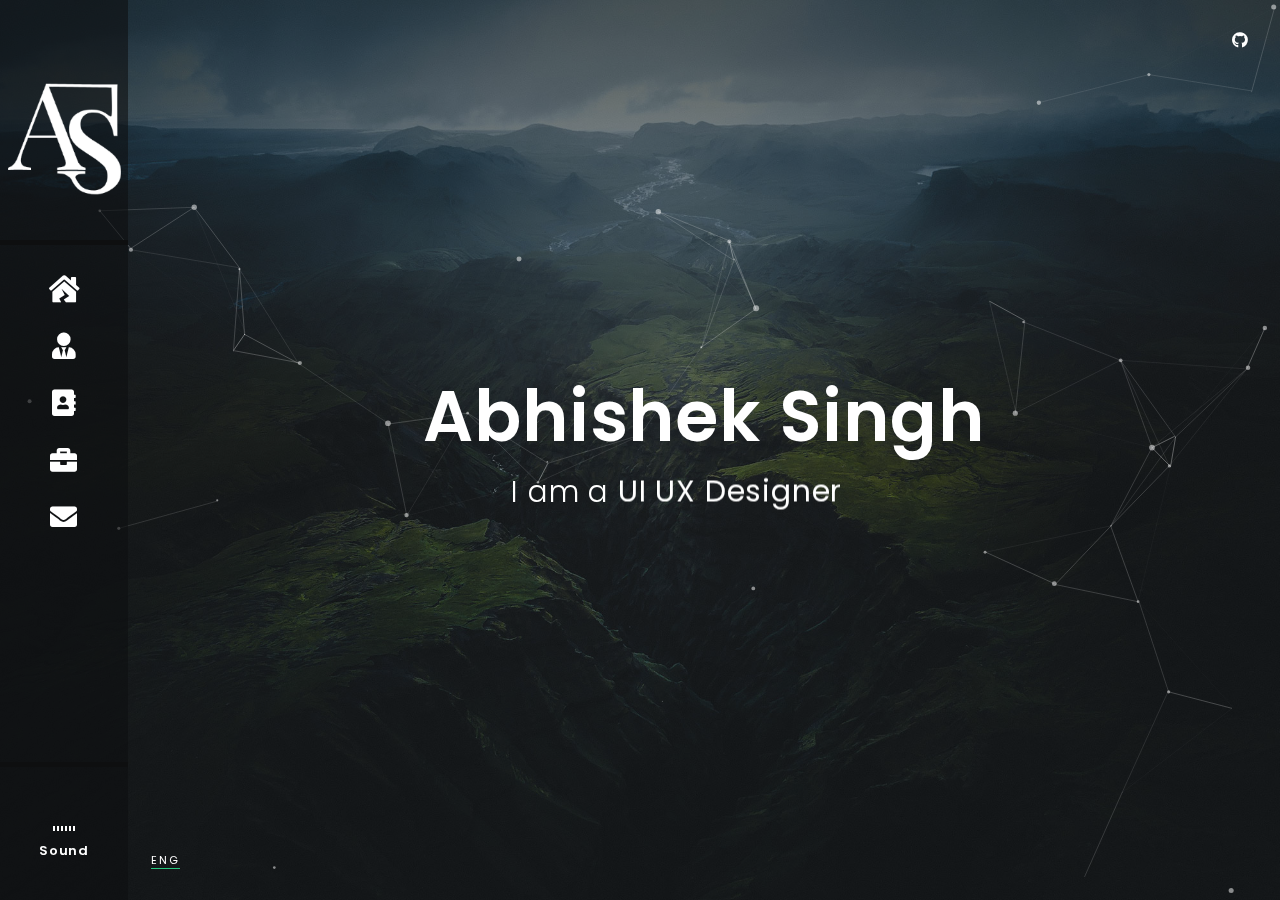
==== commit 5c9ede38: "Update index.html" ====
--- a/index.html
+++ b/index.html
@@ -328,7 +328,7 @@
 								<!-- Experience Item -->
 								<div class="item">
 									<div class="main">
-										<h4>Web Development- Intern</h4>
+										<h4>Digital Profiler and Content Stratgist</h4>
 										<p><i class="far fa-calendar-alt"></i>Mar-2020 - Present | ZoneMedia </p>
 									</div>
 									<p>Working as Digital Profiler and Content Stratgist</p>
@@ -337,7 +337,7 @@
 								<!-- Experience Item -->
 								<div class="item">
 									<div class="main">
-										<h4>Web Development- Intern</h4>
+										<h4>Project coordinator</h4>
 										<p><i class="far fa-calendar-alt"></i>Jan-2020 - Mar 2020 | Essential Services </p>
 									</div>
 									<p>Worked Project coordinator working on various skills like JavaScript, Node, Express, MongoDB. </p>
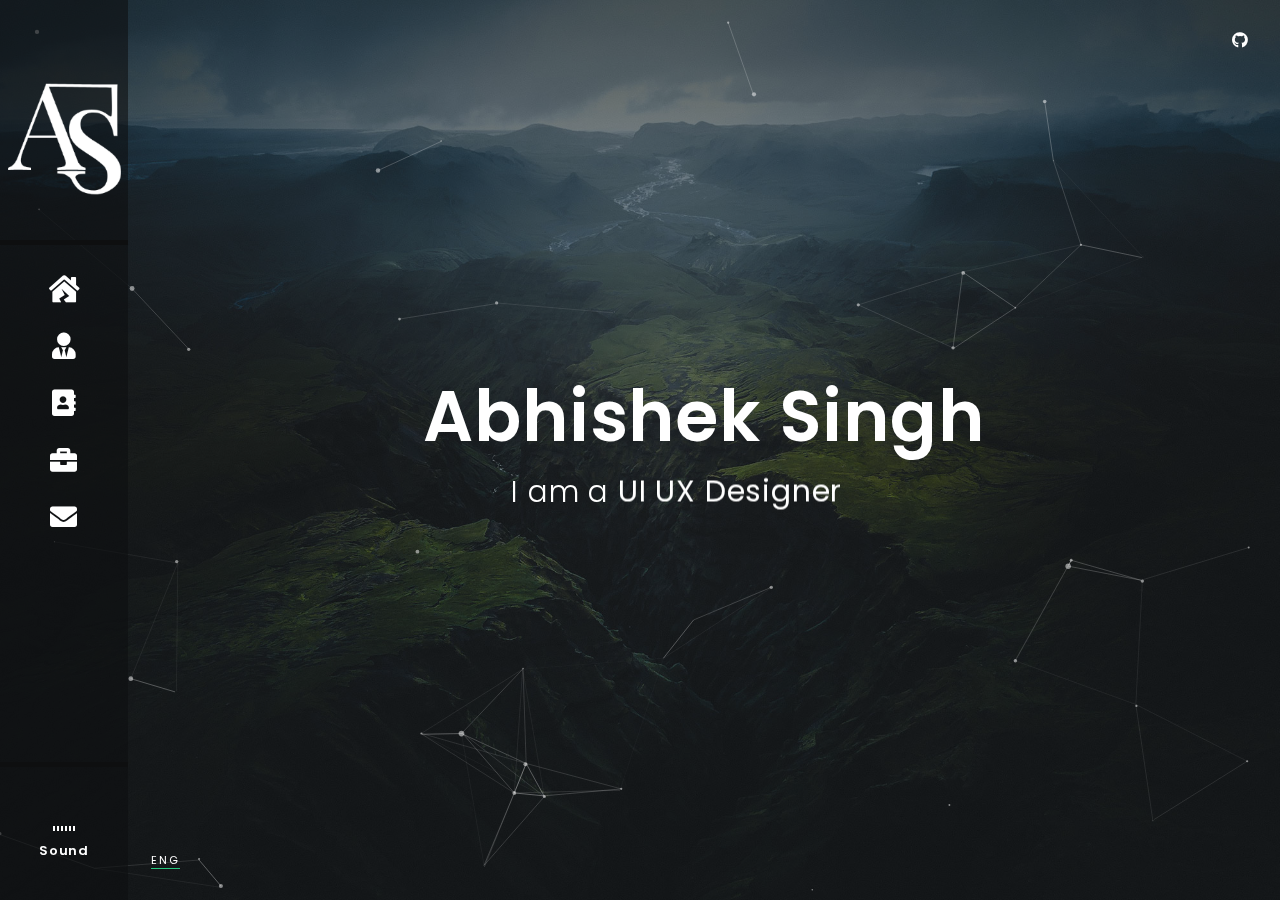
==== commit 9ea7fd6e: "Update index.html" ====
--- a/index.html
+++ b/index.html
@@ -156,7 +156,19 @@
 										<div class="loc">
 											<i class="fas fa-map-marked-alt"></i> New Delhi, INDIA
 										</div>
-										<p>Hello! I’m Abhishek Singh a self-taught, Web Designer & Developer with keen interest in Web Design and Developer. Now I’m based in Delhi-NCR, India.
+										<p>Hello! I’m Abhishek Singh a self-taught, Web Designer & Developer with keen interest in Web Design and Developer. Now I’m based in Delhi-NCR, India. I have over 4+ years of experience working in product management, technical support, recruitment, web development, e-commerce, social media management, and online reputation consulting.
+
+											Currently, I am working with ZoneMedia, A tech startup full of passionate people expert in Socal media and digital influence, ZoneMedia is into Digital Media and Marketing.
+											
+											Apart from this, I am working for my vision to help millions of small business owners and freelancers, building unique products that will help people achieve more in their personal goals.
+											
+											If you catch me outside of work, I'm a sports person - 20+ gold medals in state and nationals for MMA and Taekwondo.
+											
+											I also like meeting new people over a cup of coffee. Feel free to contact me.
+											
+											Competencies: Web development, Social Media Management, Content Creation, Reputation Management, Human Resource Consulting, and much more.
+											
+											P.S. If you're passionate about creating tech-focused products to help people reach their potential, and want to contribute for a profit contact me at 𝗮𝗻𝗰𝗵𝗼𝗿𝟮𝗮𝗯𝗵𝗶𝘀𝗵𝗲𝗸@𝗴𝗺𝗮𝗶𝗹.𝗰𝗼𝗺 
 										</p>
 									</div>
 									
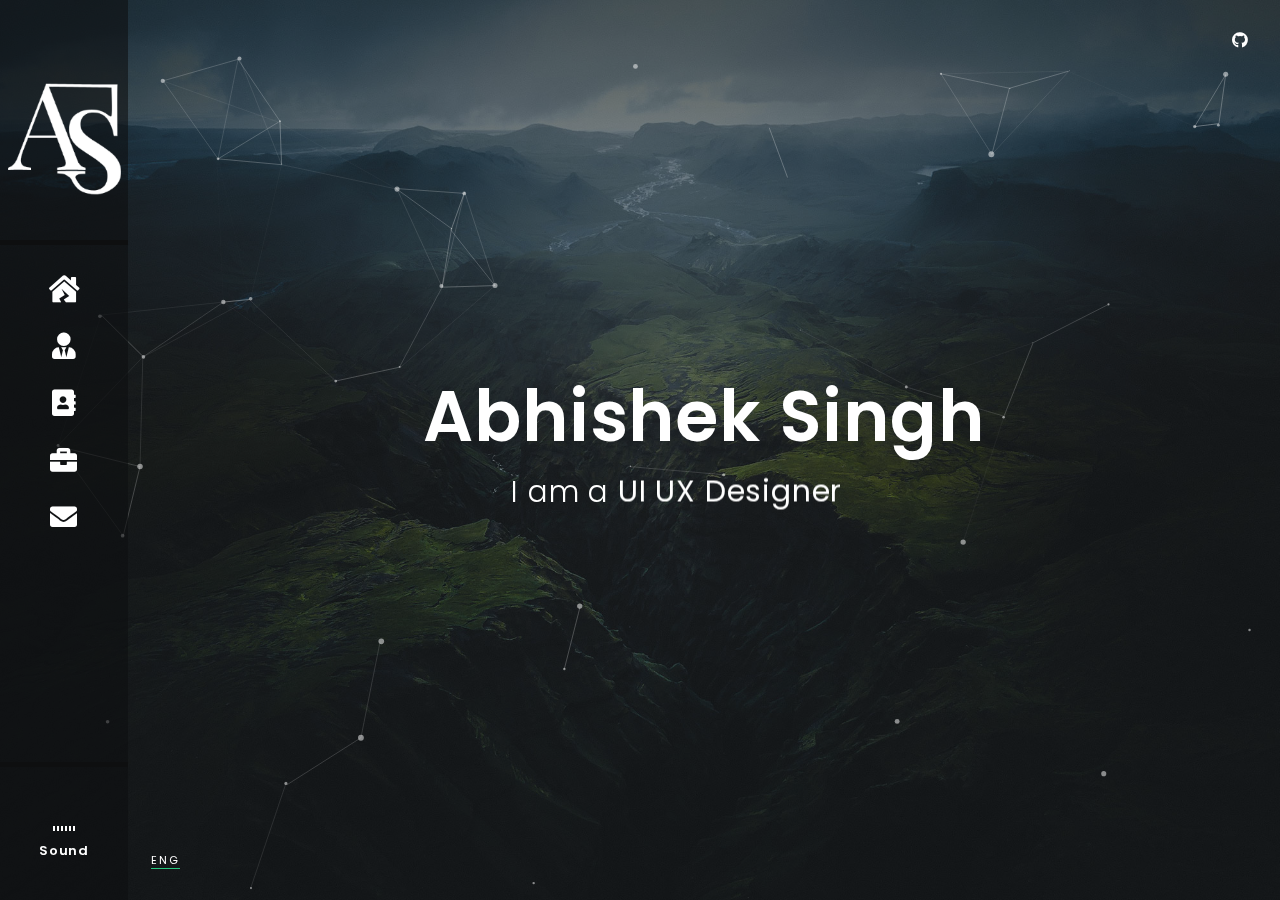
==== commit b84a43bc: "Update index.html" ====
--- a/index.html
+++ b/index.html
@@ -177,7 +177,7 @@
                                 		<div class="info-icon">
                                      		<i class="fas fa-award"></i>
                                      		<div class="desc-icon">
-												<h6>Amazing</h6>
+												<h6>4+</h6>
                                             	<p>Experience</p>
                                        		</div>
                                 		</div>
@@ -188,7 +188,7 @@
                                 		<div class="info-icon">
                                      		<i class="fas fa-certificate"></i>
                                      		<div class="desc-icon">
-												<h6>10+ Projects</h6>
+												<h6>50+ Projects</h6>
                                             	<p>Completed</p>
                                       		</div>
                                 		</div>
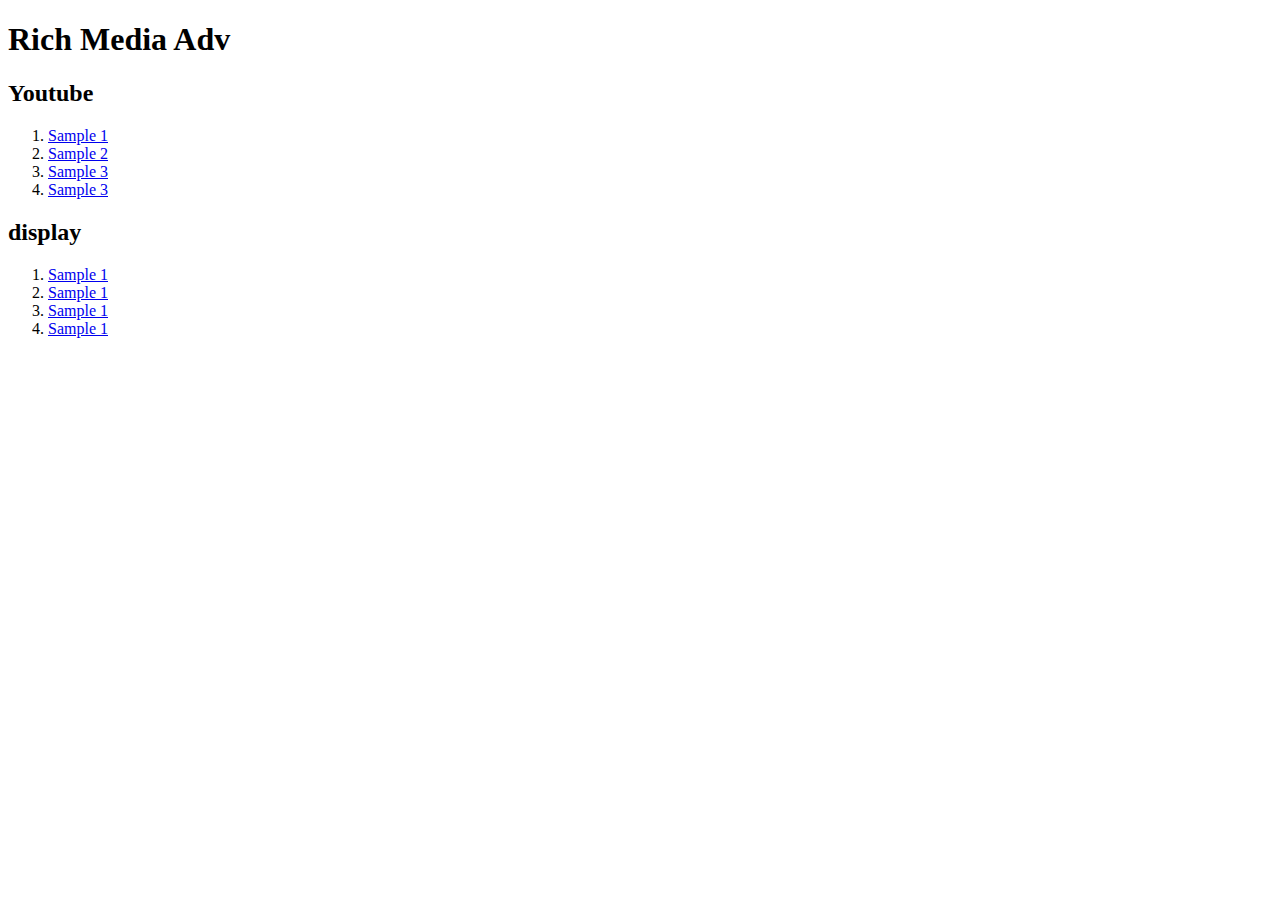
==== commit 5b2aca0e: "submit" ====
--- a/index.html
+++ b/index.html
@@ -1,770 +1,34 @@
+
 <!DOCTYPE html>
 <html lang="en">
-    <head>
-		<!-- Title -->
-		<title>Abhishek Singh- Web Designer and Developer</title>
+<head>
+    <meta charset="UTF-8">
+    <meta name="viewport" content="width=device-width, initial-scale=1.0">
+    <title>Viral Pitch</title>
+</head>
+<body>
+    <h1>Rich Media Adv </h1>
 
-		<!-- Meta -->
-        <meta charset="UTF-8">
-        <meta name="viewport" content="width=device-width, initial-scale=1.0">
-        <meta http-equiv="X-UA-Compatible" content="ie=edge">
-		
-		<!-- CSS Plugins -->
-        <link rel="stylesheet" href="css/plugins/bootstrap.min.css">
-        <link rel="stylesheet" href="css/plugins/font-awesome.css">
-		<link rel="stylesheet" href="css/plugins/magnific-popup.css">
-		<link rel="stylesheet" href="css/plugins/simplebar.css">
-		<link rel="stylesheet" href="css/plugins/owl.carousel.min.css">
-		<link rel="stylesheet" href="css/plugins/owl.theme.default.min.css">
-		<link rel="stylesheet" href="css/plugins/jquery.animatedheadline.css">
-		
-		<!-- CSS Base -->
-        <link rel="stylesheet" class="back-color" href="css/style-dark.css">
-		<link rel="stylesheet" href="css/style-demo.css">
-		
-		<!-- Settings Style -->
-		<link rel="stylesheet" class="posit-nav" href="css/settings/left-nav.css" />
-		<link rel="stylesheet" class="theme-color" href="css/settings/green-color.css" />
-		<link rel="stylesheet" class="box-st" href="css/settings/circle-box.css" />
-		
-    </head>
-    <body>
-		<audio loop autoplay volume="1" id="audio-player"><source src="music.mp3" type="audio/mpeg"></audio>
-		<!-- Preloader -->
-		<div id="preloader">
-  			<div class="loading-area">
-    			<div class="circle"></div>
-  			</div>
-  			<div class="left-side"></div>
-  			<div class="right-side"></div>
-		</div>
-		
-		<!-- Main Site -->
-		<div id="home">
-  		<div id="about">
-    	<div id="resume">
-     	<div id="portfolio">
-		<div id="contact">
-			
-			<div class="header-mobile">
-                <a class="header-toggle"><i class="fas fa-bars"></i></a>
-                <h2>Abhishek</h2>
-            </div>
-			
-			<!-- Left Block -->
-			<nav class="header-main" data-simplebar>
-		
-				<!-- Logo -->
-				<div class="logo">
-            		<img src="img/logo.png" alt="">
-            	</div>
-				
-          		<ul>
-					<li data-tooltip="home" data-position="top">
-            			<a href="#home" class="icon-h fas fa-house-damage"></a>
-					</li>
-					<li data-tooltip="about" data-position="top">
-            			<a href="#about" class="icon-a fas fa-user-tie"></a>
-					</li>
-					<li data-tooltip="resume" data-position="top">
-            			<a href="#resume" class="icon-r fas fa-address-book"></a>
-					</li>
-					<li data-tooltip="portfolio" data-position="top">
-            			<a href="#portfolio" class="icon-p fas fa-briefcase"></a>
-					</li>
-					<li data-tooltip="contact" data-position="bottom">
-						<a href="#contact" class="icon-c fas fa-envelope"></a>
-					</li>
-          		</ul>
-				
-				<!-- Sound wave -->
-    			<a class="music-bg">
-      				<div class="lines">
-        				<span></span>
-        				<span></span>
-        				<span></span>
-        				<span></span>
-						<span></span>
-						<span></span>
-      				</div>
-					<p> Sound </p>
-    			</a>
-			 </nav>
-			
-			<!-- Home Section -->
-          	<div class="pt-home" style="background-image: url('img/home-bg.jpg')">
-				
-				<!-- Particles -->
-				<div id="particles-js"></div>
-				
-             	<section>
-					
-					<!-- Banner -->
-					<div class="banner">
-  						<h1>Abhishek Singh</h1>
-						<p class="cd-headline rotate-1">
-							<span>I am a</span>
-							<span class="cd-words-wrapper">
-								<b class="is-visible">UI UX Designer</b>
-								<b>Creative Designer</b>
-								<b>Web Designer</b>
-								<b>Web Developer</b>
-							</span>
-						</p>
-					</div>
-					
-					<!-- Language -->
-					<div class="lang">
-                		<ul>
-                   			<li><a href="#" class="active">eng</a></li>
-                		</ul>
-            		</div>
-		
-					<!-- Social -->
-					<div class="social">
-            			<ul>
-                			<li><a href="https://github.com/thatdelhiboy/"><i class="fab fa-github"></i></a></li>
-            			</ul>
-        			</div>
-			  	</section>  
-          	</div>
-			
-			<!-- About Section -->
-			<div class="page pt-about" data-simplebar>
-				<section class="container">
-					
-					<!-- Section Title -->
-					<div class="header-page mt-70 mob-mt">
-						<h2>About Me</h2>
-						<span></span>
-					</div>
-				
-					<!-- Personal Info Start -->
-					<div class="row mt-100">
-					
-						<!-- Information Block -->
-						<div class="col-lg-12 col-sm-12">
-    						<div class="info box-1">
-								<div class="row">
-									<div class="col-lg-3 col-sm-4">
-										<div class="photo">
-											<img alt="" src="img/user-photo.jpg">		
-										</div>	
-									</div>
-									<div class="col-lg-9 col-sm-8">
-										<h4>Abhishek Singh</h4>
-										<div class="loc">
-											<i class="fas fa-map-marked-alt"></i> New Delhi, INDIA
-										</div>
-										<p>Hello! I’m Abhishek Singh a self-taught, Web Designer & Developer with keen interest in Web Design and Developer. Now I’m based in Delhi-NCR, India. I have over 4+ years of experience working in product management, technical support, recruitment, web development, e-commerce, social media management, and online reputation consulting.
 
-											Currently, I am working with ZoneMedia, A tech startup full of passionate people expert in Socal media and digital influence, ZoneMedia is into Digital Media and Marketing.
-											
-											Apart from this, I am working for my vision to help millions of small business owners and freelancers, building unique products that will help people achieve more in their personal goals.
-											
-											If you catch me outside of work, I'm a sports person - 20+ gold medals in state and nationals for MMA and Taekwondo.
-											
-											I also like meeting new people over a cup of coffee. Feel free to contact me.
-											
-											Competencies: Web development, Social Media Management, Content Creation, Reputation Management, Human Resource Consulting, and much more.
-											
-											P.S. If you're passionate about creating tech-focused products to help people reach their potential, and want to contribute for a profit contact me at 𝗮𝗻𝗰𝗵𝗼𝗿𝟮𝗮𝗯𝗵𝗶𝘀𝗵𝗲𝗸@𝗴𝗺𝗮𝗶𝗹.𝗰𝗼𝗺 
-										</p>
-									</div>
-									
-									<!-- Icon Info -->
-									<div class="col-lg-3 col-sm-4">
-                                		<div class="info-icon">
-                                     		<i class="fas fa-award"></i>
-                                     		<div class="desc-icon">
-												<h6>4+</h6>
-                                            	<p>Experience</p>
-                                       		</div>
-                                		</div>
-                                	</div>
-									
-									<!-- Icon Info -->
-									<div class="col-lg-3 col-sm-4">
-                                		<div class="info-icon">
-                                     		<i class="fas fa-certificate"></i>
-                                     		<div class="desc-icon">
-												<h6>50+ Projects</h6>
-                                            	<p>Completed</p>
-                                      		</div>
-                                		</div>
-                                	</div>
-									
-									<!-- Icon Info -->
-									<div class="col-lg-3 col-sm-4">
-                                		<div class="info-icon">
-                                     		<i class="fas fa-user-astronaut"></i>
-                                     		<div class="desc-icon">
-												<h6>Full time/Freelance</h6>
-                                           		<p>Available</p>
-                                        	</div>
-                                		</div>
-                                	</div>
-									<div class="col-lg-3 col-sm-12 pt-50">
-                                		<a href="/Abhishek-Web Dev.docx" class="btn-st">Download CV</a>
-                                	</div>
-								</div>
-							</div>
-						</div>
-					</div>
-					
-					<!-- Interests Row Start -->
-					<div class="row mt-100">
-					
-						<!-- Header Block -->
-						<div class="col-md-12">
-							<div class="header-box mb-50">
-								<h3>My Interests</h3>
-							</div>
-						</div>
-					
-						<div class="col-lg-12 col-sm-12">
-							<div class="box-2">
-								<div class="row">
-									<!-- Interests Item -->
-									<div class="col-lg-3 col-sm-6">
-										<div class="inter-icon">
-                                     		<i class="fas fa-music"></i>
-                                    	 	<div class="desc-inter">
-												<h6>Music</h6>
-                               	        	</div>
-										</div>
-									</div>
-								
-									<!-- Interests Item -->
-									<div class="col-lg-3 col-sm-6">
-										<div class="inter-icon">
-                                     		<i class="fas fa-route"></i>
-                                     		<div class="desc-inter">
-												<h6>Travelling</h6>
-                                       		</div>
-                                		</div>
-									</div>
-								
-									<!-- Interests Item -->
-									<div class="col-lg-3 col-sm-6">
-										<div class="inter-icon">
-                                 	    	<i class="far fa-image"></i>
-                                  		   	<div class="desc-inter">
-												<h6>Photos</h6>
-                                  	     	</div>
-                                		</div>
-									</div>
-								
-									<!-- Interests Item -->
-									<div class="col-lg-3 col-sm-6">
-										<div class="inter-icon">
-                                    	 	<i class="fas fa-film"></i>
-                                     		<div class="desc-inter">
-												<h6>Movies</h6>
-                                   	    	</div>
-                                		</div>
-									</div>
-								
-									<!-- Interests Item -->
-									<div class="col-lg-3 col-sm-6">
-										<div class="inter-icon">
-                                 	    	<i class="fas fa-space-shuttle"></i>
-                                 	    	<div class="desc-inter">
-												<h6>Space</h6>
-                                	       	</div>
-                                		</div>
-									</div>
-								
-									<!-- Interests Item -->
-									<div class="col-lg-3 col-sm-6">
-										<div class="inter-icon">
-                                    	 	<i class="fas fa-book"></i>
-                                     		<div class="desc-inter">
-												<h6>Books</h6>
-                                    	   	</div>
-                                		</div>
-									</div>
-								
-									<!-- Interests Item -->
-									<div class="col-lg-3 col-sm-6">
-										<div class="inter-icon">
-        	                             	<i class="fas fa-gamepad"></i>
-            	                         	<div class="desc-inter">
-												<h6>Video games</h6>
-                    	                   	</div>
-                        	        	</div>
-									</div>
-								
-									<!-- Interests Item -->
-									<div class="col-lg-3 col-sm-6">
-										<div class="inter-icon">
-        	                             	<i class="fas fa-tree"></i>
-            	                         	<div class="desc-inter">
-												<h6>Forest</h6>
-                    	                   	</div>
-                        	        	</div>
-									</div>
-								</div>
-							</div>
-						</div>
-					</div>
-			  	</section>
-         	</div>
-			 
-			<!-- Resume Section -->
-          	<div class="page pt-resume" data-simplebar>
-            	<section class="container">
-					
-					<!-- Section Title -->
-					<div class="header-page mt-70 mob-mt">
-						<h2>Resume</h2>
-    					<span></span>
-					</div>
-					
-					<!-- Experience & Education Row Start -->
-					<div class="row mt-100">
-					
-						<!-- Experience Column Start -->
-						<div class="col-lg-6 col-sm-12">
-						
-							<!-- Header Block -->
-							<div class="header-box mb-50">
-								<h3>Experience</h3>
-							</div>
-						
-							<div class="experience box-1">
-								
-								<!-- Experience Item -->
-								
 
-								<!-- Experience Item -->
-								<div class="item">
-									<div class="main">
-										<h4>Digital Profiler and Content Stratgist</h4>
-										<p><i class="far fa-calendar-alt"></i>Mar-2020 - Present | ZoneMedia </p>
-									</div>
-									<p>Working as Digital Profiler and Content Stratgist</p>
-								</div>
+    <h2>Youtube</h2>
+    <p>
+        <ol>
+            <li><a href="/richmediacode/sample.html" target="_blank" rel="noopener noreferrer">Sample 1</a></li>
+            <li><a href="/richmediacode/sample2.html" target="_blank" rel="noopener noreferrer">Sample 2</a></li>
+            <li><a href="/richmediacode/sample3.html" target="_blank" rel="noopener noreferrer">Sample 3</a></li>
+            <li><a href="/richmediacode/sample4.html" target="_blank" rel="noopener noreferrer">Sample 3</a></li>
+        </ol>
+    </p>
 
-								<!-- Experience Item -->
-								<div class="item">
-									<div class="main">
-										<h4>Project coordinator</h4>
-										<p><i class="far fa-calendar-alt"></i>Jan-2020 - Mar 2020 | Essential Services </p>
-									</div>
-									<p>Worked Project coordinator working on various skills like JavaScript, Node, Express, MongoDB. </p>
-								</div>
-								<!-- Experience Item -->
-								<div class="item">
-									<div class="main">
-										<h4>Social Media Manager & UX Developer</h4>
-										<p><i class="far fa-calendar-alt"></i>Jan-2018 - Jan 2020 | Vmate (alibaba.com) </p>
-									</div>
-									<p>Worked Project coordinator working on various skills like JavaScript, Node, Express, MongoDB. </p>
-								</div>
-							</div>
-						</div>
-							
-						<!-- Education Column Start -->
-						<div class="col-lg-6 col-sm-12">
-						
-							<!-- Header Block -->
-							<div class="header-box mb-50 mob-box-mt">
-								<h3>Education</h3>
-							</div>
-						
-							<div class="experience box-2">
-
-								<!-- Education Item -->
-								<div class="item">
-									<div class="main">
-										<h4>MBA - Information Technology and System Management</h4>
-										<p><i class="far fa-calendar-alt"></i>2019 - 2021 | Narsee Monjee Institute Of Management Studies</p>
-									</div>
-								</div>
-
-								<!-- Education Item -->
-								<div class="item">
-									<div class="main">
-										<h4>Bachelor of Computer Application</h4>
-										<p><i class="far fa-calendar-alt"></i>2015 - 2018 | Himalayan University</p>
-									</div>
-								</div>
-							</div>
-						</div>
-					</div>
-				
-					<!-- Skills Row Start -->
-					<div class="row mt-100">
-					
-						<!-- Header Block -->
-						<div class="col-md-12">
-							<div class="header-box mb-50">
-								<h3>Skills</h3>
-							</div>
-						</div>
-					</div>
-					
-					<div class="box-1 skills">
-						<div class="row">
-							<div class="col-lg-6 col-sm-6">
-
-								<!-- Skill Item -->
-								<div class="skill-item">
-									<h4 class="progress-title">HTML5</h4>
-									<div class="progress">
-										<div class="progress-bar" style="width:98%">
-											<div class="progress-value">98%</div>
-										</div>
-									</div>
-								</div>
-
-								<!-- Skill Item -->
-								<div class="skill-item">
-									<h4 class="progress-title">CSS3</h4>
-									<div class="progress">
-										<div class="progress-bar" style="width:85%">
-											<div class="progress-value">85%</div>
-										</div>
-									</div>
-								</div>
-
-								<!-- Skill Item -->
-								<div class="skill-item">
-									<h4 class="progress-title">JavaScript</h4>
-									<div class="progress">
-										<div class="progress-bar" style="width:90%">
-											<div class="progress-value">90%</div>
-										</div>
-									</div>
-								</div>
-							
-								<!-- Skill Item -->
-								<div class="skill-item">
-									<h4 class="progress-title">UI/UX designer</h4>
-									<div class="progress">
-										<div class="progress-bar" style="width:77%">
-											<div class="progress-value">77%</div>
-										</div>
-									</div>
-								</div>
-							</div>
-
-							<div class="col-lg-6 col-sm-6">
-								<div class="row">
-									
-									<!-- Skill Item -->
-									<div class="col-lg-6 col-sm-6">
-										<div class="chart" data-percent="80" data-bar-color="#fff"> 80% <p>Node.js</p></div>
-									</div>
-									
-									<!-- Skill Item -->
-									<div class="col-lg-6 col-sm-6">
-										<div class="chart" data-percent="70" data-bar-color="#fff"> 70% <p>Adobe XD</p></div>
-									</div>
-									
-									<!-- Skill Item -->
-									<div class="col-lg-6 col-sm-6">
-										<div class="chart" data-percent="90" data-bar-color="#fff"> 90% <p>Photoshop</p></div>
-									</div>
-									
-									<!-- Skill Item -->
-									<div class="col-lg-6 col-sm-6">
-										<div class="chart" data-percent="90" data-bar-color="#fff"> 93% <p>Prototyping</p></div>
-									</div>
-								</div>
-							</div>
-						</div>
-					</div>
-				
-					<!-- Work Process Row Start -->
-					<div class="row mt-100">
-					
-						<!-- Header Block -->
-						<div class="col-md-12">
-							<div class="header-box mb-50">
-								<h3>My Working Process</h3>
-							</div>
-						</div>
-					</div>
-					
-					<div class="box-2 work-process mb-100">
-						<div class="row">
-							<div class="col-lg-4 col-sm-12 ltr">
-							
-                    			<!-- Working Process Item-->
-                          	 	<div class="single-wp width-sm process-1">
-									<p class="wp-step">01</p>
-									<h4 class="wp-title">Discuss idea</h4>
-								</div>
-
-								<!-- Working Process Item-->
-								<div class="single-wp width-sm process-2">
-									<p class="wp-step">02</p>
-									<h4 class="wp-title">Creative concept</h4>
-								</div>
-							</div>
-					
-							<div class="col-lg-4 hidden-sm">
-							
-								<!-- Working Process Circle-->
-								<div class="wp-circle">
-									<h4>Working Process</h4>
-									<span class="dots top-l"></span>
-									<span class="dots bottom-l"></span>
-									<span class="dots top-r"></span>
-									<span class="dots bottom-r"></span>
-								</div>
-							</div>
-					
-							<div class="col-lg-4 col-sm-12 rtl">
-						
-								<!-- Working Process Item-->
-								<div class="single-wp width-sm process-3">
-									<p class="wp-step">03</p>
-									<h4 class="wp-title">Web concept</h4>
-								</div>
-	
-								<!-- Working Process Item-->
-								<div class="single-wp width-sm process-4">
-									<p class="wp-step">04</p>
-									<h4 class="wp-title">Final concept</h4>
-								</div>
-							</div>
-						</div>
-					</div>
-			  	</section>
-         	</div>
-			 
-			<!-- Portfolio Section -->
-          	<div class="page pt-portfolio" data-simplebar>
-            	<section class="container">
-					
-					<!-- Section Title -->
-					<div class="header-page mt-70 mob-mt">
-						<h2>Portfolio</h2>
-    					<span></span>
-					</div>
-					
-					<!-- Portfolio Filter Row Start -->
-					<div class="row mt-100">
-						<div class="col-lg-12 col-sm-12 portfolio-filter">
-							<ul>
-								<li class="active" data-filter="*">All</li>
-								<li data-filter=".brand">Brand</li>
-								<li data-filter=".design">Design</li>
-								<li data-filter=".graphic">Graphic</li>
-							</ul>
-						</div>
-					</div>
-					
-					<!-- Portfolio Item Row Start -->
-					<div class="row portfolio-items mt-100 mb-100">
-					
-						<!-- Portfolio Item -->
-						<div class="item col-lg-4 col-sm-6 graphic">
-							<figure>
-								<img alt="" src="img/portfolio/mobileapp.png">
-								<figcaption>
-									<h3>Landing Page for App</h3>
-									<p>Graphic</p><i class="fas fa-image"></i>
-									<a class="image-link" href="img/portfolio/mobileapp.png"></a>
-								</figcaption>
-							</figure>
-						</div>
-					
-						<!-- Portfolio Item -->
-						<div class="item col-lg-4 col-sm-6 design">
-							<figure>
-								<img alt="" src="img/portfolio/Placement.JPG">
-								<figcaption>
-									<h3>Placement Consultancy Website</h3>
-									<p>Design</p><i class="fas fa-image"></i>
-									<a class="image-link" href="img/portfolio/Placement.JPG"></a>
-								</figcaption>
-							</figure>
-						</div>
-					
-						<!-- Portfolio Item -->
-						<div class="item col-lg-4 col-sm-6 brand">
-							<figure>
-								<img alt="" src="img/portfolio/ecommerse.png">
-								<figcaption>
-									<h3>E-commerse</h3>
-									<p>Brand</p><i class="fas fa-image"></i>
-									<a class="image-link" href="img/portfolio/ecommerse.png"></a>
-								</figcaption>
-							</figure>
-						</div>
-					
-						<!-- Portfolio Item -->
-						<div class="item col-lg-4 col-sm-6 graphic">
-							<figure>
-								<img alt="" src="img/portfolio/foodapp.jpg">
-								<figcaption>
-									<h3>FoodApp UI</h3>
-									<p>Brand</p><i class="fas fa-image"></i>
-									<a class="image-link" href="img/portfolio/foodapp.jpg"></a>
-								</figcaption>
-							</figure>
-						</div>
-
-						<!-- Portfolio Item -->
-						<div class="item col-lg-4 col-sm-6 graphic">
-							<figure>
-								<img alt="" src="img/portfolio/devdeg.png">
-								<figcaption>
-									<h3>UI for Digital Marketing Website</h3>
-									<p>Brand</p><i class="fas fa-image"></i>
-									<a class="image-link" href="img/portfolio/devdeg.png"></a>
-								</figcaption>
-							</figure>
-						</div>
-						<!-- Portfolio Item -->
-						<div class="item col-lg-4 col-sm-6 brand">
-							<figure>
-								<img alt="" src="img/portfolio/buythecall.jpg">
-								<figcaption>
-									<h3>Website design and development</h3>
-									<p>Brand</p><i class="fas fa-image"></i>
-									<a class="image-link" href="img/portfolio/buythecall.jpg"></a>
-								</figcaption>
-							</figure>
-						</div>
-						<!-- Portfolio Item -->
-						<div class="item col-lg-4 col-sm-6 design">
-							<figure>
-								<img alt="" src="img/portfolio/onlinestore.png">
-								<figcaption>
-									<h3>Online Store UI</h3>
-									<p>Design</p><i class="fas fa-image"></i>
-									<a class="image-link" href="img/portfolio/onlinestore.png"></a>
-								</figcaption>
-							</figure>
-						</div>
-						<!-- Portfolio Item -->
-						<div class="item col-lg-4 col-sm-6 design">
-							<figure>
-								<img alt="" src="img/portfolio/movieapi.gif">
-								<figcaption>
-									<h3>Website on Node & express</h3>
-									<p>Brand</p><i class="fas fa-image"></i>
-									<a class="image-link" href="img/portfolio/movieapi.gif"></a>
-								</figcaption>
-							</figure>
-						</div>
-						<div class="item col-lg-4 col-sm-6 design">
-							<figure>
-								<img alt="" src="img/portfolio/producthover.gif">
-								<figcaption>
-									<h3>CSS Hover Effect</h3>
-									<p>Brand</p><i class="fas fa-image"></i>
-									<a class="image-link" href="img/portfolio/producthover.gif"></a>
-								</figcaption>
-							</figure>
-						</div>
-					</div>
-				</section>
-       	   	</div>
-			<!-- Contact Section -->
-         	<div class="page pt-contact" data-simplebar>
-            	<section class="container">
-					
-					<!-- Section Title -->
-              		<div class="header-page mt-70 mob-mt">
-						<h2>Contact</h2>
-    					<span></span>
-					</div>
-					
-					<!-- Form Start -->
-					<div class="row mt-100">
-						<div class="col-lg-12 col-sm-12">
-							<div class="contact-form ">
-                        		<form method="post" class="box-1 contact-valid" id="contact-form">
-									<div class="row">
-                            			<div class="col-lg-6 col-sm-12">
-                                			<input type="text" name="name" id="name" class="form-control" placeholder="Name *">
-                            			</div>
-                            			<div class="col-lg-6 col-sm-12">
-                                			<input type="email" name="email" id="email" class="form-control" placeholder="Email *">
-                            			</div>
-                            			<div class="col-lg-12 col-sm-12">
-                                			<textarea class="form-control" name="message"  id="note" placeholder="Your Message"></textarea>
-                            			</div>
-                             			<div class="col-lg-12 col-sm-12 text-center">
-                                			<button type="submit" class="btn-st">Send Message</button>
-                                			<div id="loader">
-                                    			<i class="fas fa-sync"></i>
-                                			</div>
-                            			</div>
-										<div class="col-lg-12 col-sm-12">
-                            				<div class="error-messages">
-                                				<div id="success">
-													<i class="far fa-check-circle"></i>Thank you, your message has been sent.
-												</div>
-                                				<div id="error">
-													<i class="far fa-times-circle"></i>Error occurred while sending email. Please try again later.
-												</div>
-											</div>
-                            			</div>
-									</div>
-                    			</form>
-                    		</div>
-						</div>
-					</div>
-					
-					<!-- Contact Info -->
-					<div class="box-2 contact-info">
-						<div class="row">
-							<div class="col-lg-4 col-sm-12 info">
-								<i class="fas fa-paper-plane"></i>
-         						<p>anchor2abhishek@gmail.com</p>
-          						<span>Email</span>
-							</div>
-							<div class="col-lg-4 col-sm-12 info">
-								<i class="fas fa-map-marker-alt"></i>
-         						<p>Delhi-NCR, India</p>
-          						<span>Addres</span>
-							</div>	
-							<div class="col-lg-4 col-sm-12 info">
-								<i class="fas fa-phone"></i>
-         						<p>(+91) 7042446696</p>
-          						<span>Phone</span>
-							</div>	
-						</div>
-					</div>
-            	</section>
-          	</div> 
-			
-        </div>
-      	</div>
-    	</div>
-  		</div>
-		</div>
-		</div>
-		
-		<!-- All Script -->
-		<script src="js/jquery.min.js"></script>
-		<script src="js/isotope.pkgd.min.js"></script>
-		<script src="js/bootstrap.min.js"></script>
-		<script src="js/simplebar.js"></script>
-		<script src="js/owl.carousel.min.js"></script>
-		<script src="js/jquery.magnific-popup.min.js"></script>
-		<script src="js/jquery.animatedheadline.min.js"></script>
-		<script src="js/jquery.easypiechart.js"></script>
-		<script src="js/jquery.validation.js"></script>
-		<script src="js/tilt.js"></script>
-        <script src="js/main.js"></script>
-		<script src="js/main-demo.js"></script>
-        <script src="https://maps.google.com/maps/api/js?sensor=false"></script>
-		
-		<!-- Page Script -->
-		<script src="/js/particles.min.js"></script>
-		<script>
-			particlesJS.load('particles-js', 'js/particles.json', function() {
-				
-        	});		
-		</script>
-		
-    </body>
+    <h2>display</h2>
+    <p>
+        <ol>
+            <li><a href="/richmediacode/sampled.html" target="_blank" rel="noopener noreferrer">Sample 1</a></li>
+            <li><a href="/richmediacode/sampled1.html" target="_blank" rel="noopener noreferrer">Sample 1</a></li>
+            <li><a href="/richmediacode/sampled2.html" target="_blank" rel="noopener noreferrer">Sample 1</a></li>
+            <li><a href="/richmediacode/sampled3.html" target="_blank" rel="noopener noreferrer">Sample 1</a></li>
+        </ol>
+    </p>
+</body>
 </html>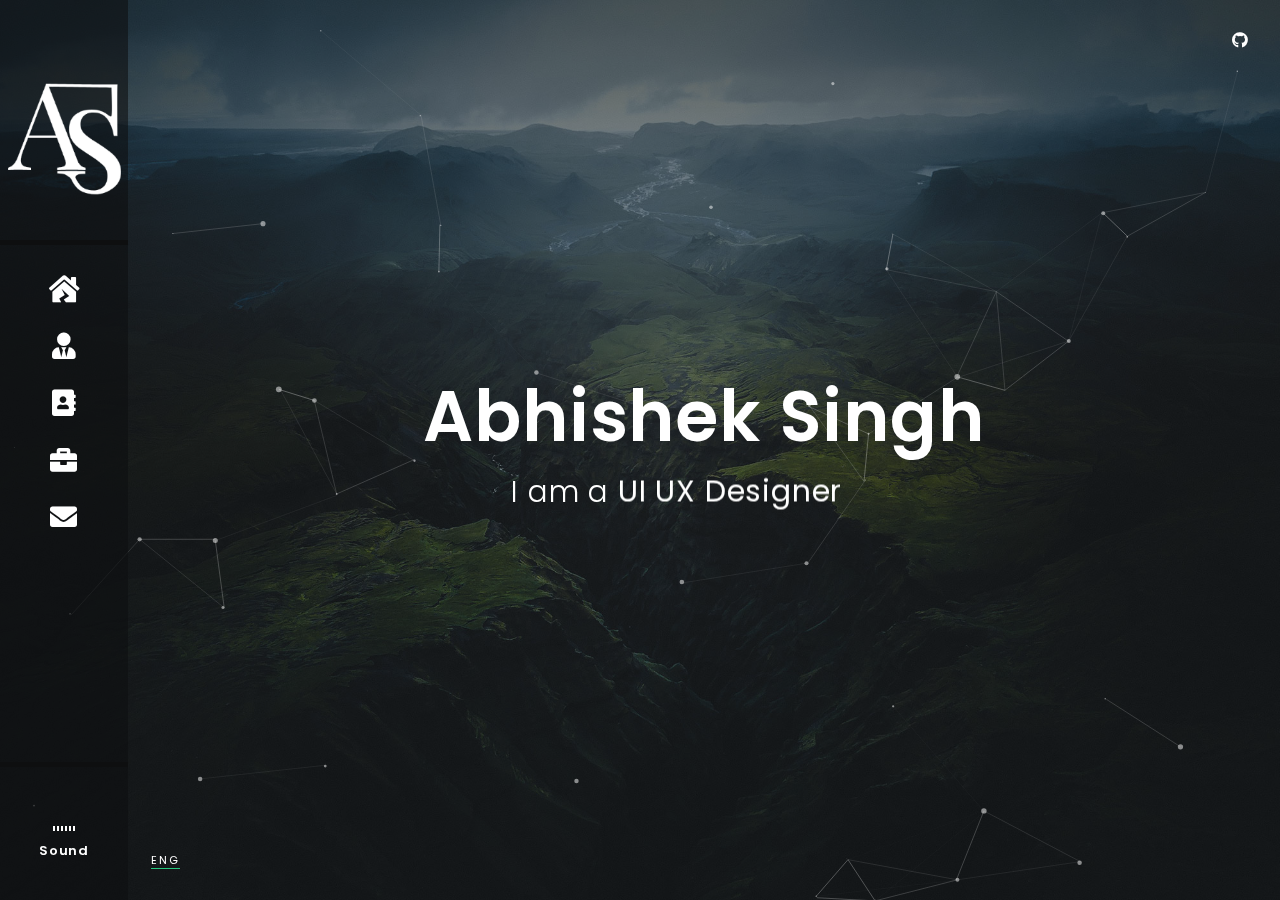
==== commit 3b072a20: "publish" ====
--- a/index.html
+++ b/index.html
@@ -1,34 +1,770 @@
-
 <!DOCTYPE html>
 <html lang="en">
-<head>
-    <meta charset="UTF-8">
-    <meta name="viewport" content="width=device-width, initial-scale=1.0">
-    <title>Viral Pitch</title>
-</head>
-<body>
-    <h1>Rich Media Adv </h1>
-
-
-
-    <h2>Youtube</h2>
-    <p>
-        <ol>
-            <li><a href="/richmediacode/sample.html" target="_blank" rel="noopener noreferrer">Sample 1</a></li>
-            <li><a href="/richmediacode/sample2.html" target="_blank" rel="noopener noreferrer">Sample 2</a></li>
-            <li><a href="/richmediacode/sample3.html" target="_blank" rel="noopener noreferrer">Sample 3</a></li>
-            <li><a href="/richmediacode/sample4.html" target="_blank" rel="noopener noreferrer">Sample 3</a></li>
-        </ol>
-    </p>
-
-    <h2>display</h2>
-    <p>
-        <ol>
-            <li><a href="/richmediacode/sampled.html" target="_blank" rel="noopener noreferrer">Sample 1</a></li>
-            <li><a href="/richmediacode/sampled1.html" target="_blank" rel="noopener noreferrer">Sample 1</a></li>
-            <li><a href="/richmediacode/sampled2.html" target="_blank" rel="noopener noreferrer">Sample 1</a></li>
-            <li><a href="/richmediacode/sampled3.html" target="_blank" rel="noopener noreferrer">Sample 1</a></li>
-        </ol>
-    </p>
-</body>
+    <head>
+		<!-- Title -->
+		<title>Abhishek Singh- Web Designer and Developer</title>
+
+		<!-- Meta -->
+        <meta charset="UTF-8">
+        <meta name="viewport" content="width=device-width, initial-scale=1.0">
+        <meta http-equiv="X-UA-Compatible" content="ie=edge">
+		
+		<!-- CSS Plugins -->
+        <link rel="stylesheet" href="css/plugins/bootstrap.min.css">
+        <link rel="stylesheet" href="css/plugins/font-awesome.css">
+		<link rel="stylesheet" href="css/plugins/magnific-popup.css">
+		<link rel="stylesheet" href="css/plugins/simplebar.css">
+		<link rel="stylesheet" href="css/plugins/owl.carousel.min.css">
+		<link rel="stylesheet" href="css/plugins/owl.theme.default.min.css">
+		<link rel="stylesheet" href="css/plugins/jquery.animatedheadline.css">
+		
+		<!-- CSS Base -->
+        <link rel="stylesheet" class="back-color" href="css/style-dark.css">
+		<link rel="stylesheet" href="css/style-demo.css">
+		
+		<!-- Settings Style -->
+		<link rel="stylesheet" class="posit-nav" href="css/settings/left-nav.css" />
+		<link rel="stylesheet" class="theme-color" href="css/settings/green-color.css" />
+		<link rel="stylesheet" class="box-st" href="css/settings/circle-box.css" />
+		
+    </head>
+    <body>
+		<audio loop autoplay volume="1" id="audio-player"><source src="music.mp3" type="audio/mpeg"></audio>
+		<!-- Preloader -->
+		<div id="preloader">
+  			<div class="loading-area">
+    			<div class="circle"></div>
+  			</div>
+  			<div class="left-side"></div>
+  			<div class="right-side"></div>
+		</div>
+		
+		<!-- Main Site -->
+		<div id="home">
+  		<div id="about">
+    	<div id="resume">
+     	<div id="portfolio">
+		<div id="contact">
+			
+			<div class="header-mobile">
+                <a class="header-toggle"><i class="fas fa-bars"></i></a>
+                <h2>Abhishek</h2>
+            </div>
+			
+			<!-- Left Block -->
+			<nav class="header-main" data-simplebar>
+		
+				<!-- Logo -->
+				<div class="logo">
+            		<img src="img/logo.png" alt="">
+            	</div>
+				
+          		<ul>
+					<li data-tooltip="home" data-position="top">
+            			<a href="#home" class="icon-h fas fa-house-damage"></a>
+					</li>
+					<li data-tooltip="about" data-position="top">
+            			<a href="#about" class="icon-a fas fa-user-tie"></a>
+					</li>
+					<li data-tooltip="resume" data-position="top">
+            			<a href="#resume" class="icon-r fas fa-address-book"></a>
+					</li>
+					<li data-tooltip="portfolio" data-position="top">
+            			<a href="#portfolio" class="icon-p fas fa-briefcase"></a>
+					</li>
+					<li data-tooltip="contact" data-position="bottom">
+						<a href="#contact" class="icon-c fas fa-envelope"></a>
+					</li>
+          		</ul>
+				
+				<!-- Sound wave -->
+    			<a class="music-bg">
+      				<div class="lines">
+        				<span></span>
+        				<span></span>
+        				<span></span>
+        				<span></span>
+						<span></span>
+						<span></span>
+      				</div>
+					<p> Sound </p>
+    			</a>
+			 </nav>
+			
+			<!-- Home Section -->
+          	<div class="pt-home" style="background-image: url('img/home-bg.jpg')">
+				
+				<!-- Particles -->
+				<div id="particles-js"></div>
+				
+             	<section>
+					
+					<!-- Banner -->
+					<div class="banner">
+  						<h1>Abhishek Singh</h1>
+						<p class="cd-headline rotate-1">
+							<span>I am a</span>
+							<span class="cd-words-wrapper">
+								<b class="is-visible">UI UX Designer</b>
+								<b>Creative Designer</b>
+								<b>Web Designer</b>
+								<b>Web Developer</b>
+							</span>
+						</p>
+					</div>
+					
+					<!-- Language -->
+					<div class="lang">
+                		<ul>
+                   			<li><a href="#" class="active">eng</a></li>
+                		</ul>
+            		</div>
+		
+					<!-- Social -->
+					<div class="social">
+            			<ul>
+                			<li><a href="https://github.com/thatdelhiboy/"><i class="fab fa-github"></i></a></li>
+            			</ul>
+        			</div>
+			  	</section>  
+          	</div>
+			
+			<!-- About Section -->
+			<div class="page pt-about" data-simplebar>
+				<section class="container">
+					
+					<!-- Section Title -->
+					<div class="header-page mt-70 mob-mt">
+						<h2>About Me</h2>
+						<span></span>
+					</div>
+				
+					<!-- Personal Info Start -->
+					<div class="row mt-100">
+					
+						<!-- Information Block -->
+						<div class="col-lg-12 col-sm-12">
+    						<div class="info box-1">
+								<div class="row">
+									<div class="col-lg-3 col-sm-4">
+										<div class="photo">
+											<img alt="" src="img/user-photo.jpg">		
+										</div>	
+									</div>
+									<div class="col-lg-9 col-sm-8">
+										<h4>Abhishek Singh</h4>
+										<div class="loc">
+											<i class="fas fa-map-marked-alt"></i> New Delhi, INDIA
+										</div>
+										<p>Hello! I’m Abhishek Singh a self-taught, Web Designer & Developer with keen interest in Web Design and Developer. Now I’m based in Delhi-NCR, India. I have over 4+ years of experience working in product management, technical support, recruitment, web development, e-commerce, social media management, and online reputation consulting.
+
+											Currently, I am working with ZoneMedia, A tech startup full of passionate people expert in Socal media and digital influence, ZoneMedia is into Digital Media and Marketing.
+											
+											Apart from this, I am working for my vision to help millions of small business owners and freelancers, building unique products that will help people achieve more in their personal goals.
+											
+											If you catch me outside of work, I'm a sports person - 20+ gold medals in state and nationals for MMA and Taekwondo.
+											
+											I also like meeting new people over a cup of coffee. Feel free to contact me.
+											
+											Competencies: Web development, Social Media Management, Content Creation, Reputation Management, Human Resource Consulting, and much more.
+											
+											P.S. If you're passionate about creating tech-focused products to help people reach their potential, and want to contribute for a profit contact me at 𝗮𝗻𝗰𝗵𝗼𝗿𝟮𝗮𝗯𝗵𝗶𝘀𝗵𝗲𝗸@𝗴𝗺𝗮𝗶𝗹.𝗰𝗼𝗺 
+										</p>
+									</div>
+									
+									<!-- Icon Info -->
+									<div class="col-lg-3 col-sm-4">
+                                		<div class="info-icon">
+                                     		<i class="fas fa-award"></i>
+                                     		<div class="desc-icon">
+												<h6>4+</h6>
+                                            	<p>Experience</p>
+                                       		</div>
+                                		</div>
+                                	</div>
+									
+									<!-- Icon Info -->
+									<div class="col-lg-3 col-sm-4">
+                                		<div class="info-icon">
+                                     		<i class="fas fa-certificate"></i>
+                                     		<div class="desc-icon">
+												<h6>50+ Projects</h6>
+                                            	<p>Completed</p>
+                                      		</div>
+                                		</div>
+                                	</div>
+									
+									<!-- Icon Info -->
+									<div class="col-lg-3 col-sm-4">
+                                		<div class="info-icon">
+                                     		<i class="fas fa-user-astronaut"></i>
+                                     		<div class="desc-icon">
+												<h6>Full time/Freelance</h6>
+                                           		<p>Available</p>
+                                        	</div>
+                                		</div>
+                                	</div>
+									<div class="col-lg-3 col-sm-12 pt-50">
+                                		<a href="/Abhishek-Web Dev.docx" class="btn-st">Download CV</a>
+                                	</div>
+								</div>
+							</div>
+						</div>
+					</div>
+					
+					<!-- Interests Row Start -->
+					<div class="row mt-100">
+					
+						<!-- Header Block -->
+						<div class="col-md-12">
+							<div class="header-box mb-50">
+								<h3>My Interests</h3>
+							</div>
+						</div>
+					
+						<div class="col-lg-12 col-sm-12">
+							<div class="box-2">
+								<div class="row">
+									<!-- Interests Item -->
+									<div class="col-lg-3 col-sm-6">
+										<div class="inter-icon">
+                                     		<i class="fas fa-music"></i>
+                                    	 	<div class="desc-inter">
+												<h6>Music</h6>
+                               	        	</div>
+										</div>
+									</div>
+								
+									<!-- Interests Item -->
+									<div class="col-lg-3 col-sm-6">
+										<div class="inter-icon">
+                                     		<i class="fas fa-route"></i>
+                                     		<div class="desc-inter">
+												<h6>Travelling</h6>
+                                       		</div>
+                                		</div>
+									</div>
+								
+									<!-- Interests Item -->
+									<div class="col-lg-3 col-sm-6">
+										<div class="inter-icon">
+                                 	    	<i class="far fa-image"></i>
+                                  		   	<div class="desc-inter">
+												<h6>Photos</h6>
+                                  	     	</div>
+                                		</div>
+									</div>
+								
+									<!-- Interests Item -->
+									<div class="col-lg-3 col-sm-6">
+										<div class="inter-icon">
+                                    	 	<i class="fas fa-film"></i>
+                                     		<div class="desc-inter">
+												<h6>Movies</h6>
+                                   	    	</div>
+                                		</div>
+									</div>
+								
+									<!-- Interests Item -->
+									<div class="col-lg-3 col-sm-6">
+										<div class="inter-icon">
+                                 	    	<i class="fas fa-space-shuttle"></i>
+                                 	    	<div class="desc-inter">
+												<h6>Space</h6>
+                                	       	</div>
+                                		</div>
+									</div>
+								
+									<!-- Interests Item -->
+									<div class="col-lg-3 col-sm-6">
+										<div class="inter-icon">
+                                    	 	<i class="fas fa-book"></i>
+                                     		<div class="desc-inter">
+												<h6>Books</h6>
+                                    	   	</div>
+                                		</div>
+									</div>
+								
+									<!-- Interests Item -->
+									<div class="col-lg-3 col-sm-6">
+										<div class="inter-icon">
+        	                             	<i class="fas fa-gamepad"></i>
+            	                         	<div class="desc-inter">
+												<h6>Video games</h6>
+                    	                   	</div>
+                        	        	</div>
+									</div>
+								
+									<!-- Interests Item -->
+									<div class="col-lg-3 col-sm-6">
+										<div class="inter-icon">
+        	                             	<i class="fas fa-tree"></i>
+            	                         	<div class="desc-inter">
+												<h6>Forest</h6>
+                    	                   	</div>
+                        	        	</div>
+									</div>
+								</div>
+							</div>
+						</div>
+					</div>
+			  	</section>
+         	</div>
+			 
+			<!-- Resume Section -->
+          	<div class="page pt-resume" data-simplebar>
+            	<section class="container">
+					
+					<!-- Section Title -->
+					<div class="header-page mt-70 mob-mt">
+						<h2>Resume</h2>
+    					<span></span>
+					</div>
+					
+					<!-- Experience & Education Row Start -->
+					<div class="row mt-100">
+					
+						<!-- Experience Column Start -->
+						<div class="col-lg-6 col-sm-12">
+						
+							<!-- Header Block -->
+							<div class="header-box mb-50">
+								<h3>Experience</h3>
+							</div>
+						
+							<div class="experience box-1">
+								
+								<!-- Experience Item -->
+								
+
+								<!-- Experience Item -->
+								<div class="item">
+									<div class="main">
+										<h4>Digital Profiler and Content Stratgist</h4>
+										<p><i class="far fa-calendar-alt"></i>Mar-2020 - Present | ZoneMedia </p>
+									</div>
+									<p>Working as Digital Profiler and Content Stratgist</p>
+								</div>
+
+								<!-- Experience Item -->
+								<div class="item">
+									<div class="main">
+										<h4>Project coordinator</h4>
+										<p><i class="far fa-calendar-alt"></i>Jan-2020 - Mar 2020 | Essential Services </p>
+									</div>
+									<p>Worked Project coordinator working on various skills like JavaScript, Node, Express, MongoDB. </p>
+								</div>
+								<!-- Experience Item -->
+								<div class="item">
+									<div class="main">
+										<h4>Social Media Manager & UX Developer</h4>
+										<p><i class="far fa-calendar-alt"></i>Jan-2018 - Jan 2020 | Vmate (alibaba.com) </p>
+									</div>
+									<p>Worked Project coordinator working on various skills like JavaScript, Node, Express, MongoDB. </p>
+								</div>
+							</div>
+						</div>
+							
+						<!-- Education Column Start -->
+						<div class="col-lg-6 col-sm-12">
+						
+							<!-- Header Block -->
+							<div class="header-box mb-50 mob-box-mt">
+								<h3>Education</h3>
+							</div>
+						
+							<div class="experience box-2">
+
+								<!-- Education Item -->
+								<div class="item">
+									<div class="main">
+										<h4>MBA - Information Technology and System Management</h4>
+										<p><i class="far fa-calendar-alt"></i>2019 - 2021 | Narsee Monjee Institute Of Management Studies</p>
+									</div>
+								</div>
+
+								<!-- Education Item -->
+								<div class="item">
+									<div class="main">
+										<h4>Bachelor of Computer Application</h4>
+										<p><i class="far fa-calendar-alt"></i>2015 - 2018 | Himalayan University</p>
+									</div>
+								</div>
+							</div>
+						</div>
+					</div>
+				
+					<!-- Skills Row Start -->
+					<div class="row mt-100">
+					
+						<!-- Header Block -->
+						<div class="col-md-12">
+							<div class="header-box mb-50">
+								<h3>Skills</h3>
+							</div>
+						</div>
+					</div>
+					
+					<div class="box-1 skills">
+						<div class="row">
+							<div class="col-lg-6 col-sm-6">
+
+								<!-- Skill Item -->
+								<div class="skill-item">
+									<h4 class="progress-title">HTML5</h4>
+									<div class="progress">
+										<div class="progress-bar" style="width:98%">
+											<div class="progress-value">98%</div>
+										</div>
+									</div>
+								</div>
+
+								<!-- Skill Item -->
+								<div class="skill-item">
+									<h4 class="progress-title">CSS3</h4>
+									<div class="progress">
+										<div class="progress-bar" style="width:85%">
+											<div class="progress-value">85%</div>
+										</div>
+									</div>
+								</div>
+
+								<!-- Skill Item -->
+								<div class="skill-item">
+									<h4 class="progress-title">JavaScript</h4>
+									<div class="progress">
+										<div class="progress-bar" style="width:90%">
+											<div class="progress-value">90%</div>
+										</div>
+									</div>
+								</div>
+							
+								<!-- Skill Item -->
+								<div class="skill-item">
+									<h4 class="progress-title">UI/UX designer</h4>
+									<div class="progress">
+										<div class="progress-bar" style="width:77%">
+											<div class="progress-value">77%</div>
+										</div>
+									</div>
+								</div>
+							</div>
+
+							<div class="col-lg-6 col-sm-6">
+								<div class="row">
+									
+									<!-- Skill Item -->
+									<div class="col-lg-6 col-sm-6">
+										<div class="chart" data-percent="80" data-bar-color="#fff"> 80% <p>Node.js</p></div>
+									</div>
+									
+									<!-- Skill Item -->
+									<div class="col-lg-6 col-sm-6">
+										<div class="chart" data-percent="70" data-bar-color="#fff"> 70% <p>Adobe XD</p></div>
+									</div>
+									
+									<!-- Skill Item -->
+									<div class="col-lg-6 col-sm-6">
+										<div class="chart" data-percent="90" data-bar-color="#fff"> 90% <p>Photoshop</p></div>
+									</div>
+									
+									<!-- Skill Item -->
+									<div class="col-lg-6 col-sm-6">
+										<div class="chart" data-percent="90" data-bar-color="#fff"> 93% <p>Prototyping</p></div>
+									</div>
+								</div>
+							</div>
+						</div>
+					</div>
+				
+					<!-- Work Process Row Start -->
+					<div class="row mt-100">
+					
+						<!-- Header Block -->
+						<div class="col-md-12">
+							<div class="header-box mb-50">
+								<h3>My Working Process</h3>
+							</div>
+						</div>
+					</div>
+					
+					<div class="box-2 work-process mb-100">
+						<div class="row">
+							<div class="col-lg-4 col-sm-12 ltr">
+							
+                    			<!-- Working Process Item-->
+                          	 	<div class="single-wp width-sm process-1">
+									<p class="wp-step">01</p>
+									<h4 class="wp-title">Discuss idea</h4>
+								</div>
+
+								<!-- Working Process Item-->
+								<div class="single-wp width-sm process-2">
+									<p class="wp-step">02</p>
+									<h4 class="wp-title">Creative concept</h4>
+								</div>
+							</div>
+					
+							<div class="col-lg-4 hidden-sm">
+							
+								<!-- Working Process Circle-->
+								<div class="wp-circle">
+									<h4>Working Process</h4>
+									<span class="dots top-l"></span>
+									<span class="dots bottom-l"></span>
+									<span class="dots top-r"></span>
+									<span class="dots bottom-r"></span>
+								</div>
+							</div>
+					
+							<div class="col-lg-4 col-sm-12 rtl">
+						
+								<!-- Working Process Item-->
+								<div class="single-wp width-sm process-3">
+									<p class="wp-step">03</p>
+									<h4 class="wp-title">Web concept</h4>
+								</div>
+	
+								<!-- Working Process Item-->
+								<div class="single-wp width-sm process-4">
+									<p class="wp-step">04</p>
+									<h4 class="wp-title">Final concept</h4>
+								</div>
+							</div>
+						</div>
+					</div>
+			  	</section>
+         	</div>
+			 
+			<!-- Portfolio Section -->
+          	<div class="page pt-portfolio" data-simplebar>
+            	<section class="container">
+					
+					<!-- Section Title -->
+					<div class="header-page mt-70 mob-mt">
+						<h2>Portfolio</h2>
+    					<span></span>
+					</div>
+					
+					<!-- Portfolio Filter Row Start -->
+					<div class="row mt-100">
+						<div class="col-lg-12 col-sm-12 portfolio-filter">
+							<ul>
+								<li class="active" data-filter="*">All</li>
+								<li data-filter=".brand">Brand</li>
+								<li data-filter=".design">Design</li>
+								<li data-filter=".graphic">Graphic</li>
+							</ul>
+						</div>
+					</div>
+					
+					<!-- Portfolio Item Row Start -->
+					<div class="row portfolio-items mt-100 mb-100">
+					
+						<!-- Portfolio Item -->
+						<div class="item col-lg-4 col-sm-6 graphic">
+							<figure>
+								<img alt="" src="img/portfolio/mobileapp.png">
+								<figcaption>
+									<h3>Landing Page for App</h3>
+									<p>Graphic</p><i class="fas fa-image"></i>
+									<a class="image-link" href="img/portfolio/mobileapp.png"></a>
+								</figcaption>
+							</figure>
+						</div>
+					
+						<!-- Portfolio Item -->
+						<div class="item col-lg-4 col-sm-6 design">
+							<figure>
+								<img alt="" src="img/portfolio/Placement.JPG">
+								<figcaption>
+									<h3>Placement Consultancy Website</h3>
+									<p>Design</p><i class="fas fa-image"></i>
+									<a class="image-link" href="img/portfolio/Placement.JPG"></a>
+								</figcaption>
+							</figure>
+						</div>
+					
+						<!-- Portfolio Item -->
+						<div class="item col-lg-4 col-sm-6 brand">
+							<figure>
+								<img alt="" src="img/portfolio/ecommerse.png">
+								<figcaption>
+									<h3>E-commerse</h3>
+									<p>Brand</p><i class="fas fa-image"></i>
+									<a class="image-link" href="img/portfolio/ecommerse.png"></a>
+								</figcaption>
+							</figure>
+						</div>
+					
+						<!-- Portfolio Item -->
+						<div class="item col-lg-4 col-sm-6 graphic">
+							<figure>
+								<img alt="" src="img/portfolio/foodapp.jpg">
+								<figcaption>
+									<h3>FoodApp UI</h3>
+									<p>Brand</p><i class="fas fa-image"></i>
+									<a class="image-link" href="img/portfolio/foodapp.jpg"></a>
+								</figcaption>
+							</figure>
+						</div>
+
+						<!-- Portfolio Item -->
+						<div class="item col-lg-4 col-sm-6 graphic">
+							<figure>
+								<img alt="" src="img/portfolio/devdeg.png">
+								<figcaption>
+									<h3>UI for Digital Marketing Website</h3>
+									<p>Brand</p><i class="fas fa-image"></i>
+									<a class="image-link" href="img/portfolio/devdeg.png"></a>
+								</figcaption>
+							</figure>
+						</div>
+						<!-- Portfolio Item -->
+						<div class="item col-lg-4 col-sm-6 brand">
+							<figure>
+								<img alt="" src="img/portfolio/buythecall.jpg">
+								<figcaption>
+									<h3>Website design and development</h3>
+									<p>Brand</p><i class="fas fa-image"></i>
+									<a class="image-link" href="img/portfolio/buythecall.jpg"></a>
+								</figcaption>
+							</figure>
+						</div>
+						<!-- Portfolio Item -->
+						<div class="item col-lg-4 col-sm-6 design">
+							<figure>
+								<img alt="" src="img/portfolio/onlinestore.png">
+								<figcaption>
+									<h3>Online Store UI</h3>
+									<p>Design</p><i class="fas fa-image"></i>
+									<a class="image-link" href="img/portfolio/onlinestore.png"></a>
+								</figcaption>
+							</figure>
+						</div>
+						<!-- Portfolio Item -->
+						<div class="item col-lg-4 col-sm-6 design">
+							<figure>
+								<img alt="" src="img/portfolio/movieapi.gif">
+								<figcaption>
+									<h3>Website on Node & express</h3>
+									<p>Brand</p><i class="fas fa-image"></i>
+									<a class="image-link" href="img/portfolio/movieapi.gif"></a>
+								</figcaption>
+							</figure>
+						</div>
+						<div class="item col-lg-4 col-sm-6 design">
+							<figure>
+								<img alt="" src="img/portfolio/producthover.gif">
+								<figcaption>
+									<h3>CSS Hover Effect</h3>
+									<p>Brand</p><i class="fas fa-image"></i>
+									<a class="image-link" href="img/portfolio/producthover.gif"></a>
+								</figcaption>
+							</figure>
+						</div>
+					</div>
+				</section>
+       	   	</div>
+			<!-- Contact Section -->
+         	<div class="page pt-contact" data-simplebar>
+            	<section class="container">
+					
+					<!-- Section Title -->
+              		<div class="header-page mt-70 mob-mt">
+						<h2>Contact</h2>
+    					<span></span>
+					</div>
+					
+					<!-- Form Start -->
+					<div class="row mt-100">
+						<div class="col-lg-12 col-sm-12">
+							<div class="contact-form ">
+                        		<form method="post" class="box-1 contact-valid" id="contact-form">
+									<div class="row">
+                            			<div class="col-lg-6 col-sm-12">
+                                			<input type="text" name="name" id="name" class="form-control" placeholder="Name *">
+                            			</div>
+                            			<div class="col-lg-6 col-sm-12">
+                                			<input type="email" name="email" id="email" class="form-control" placeholder="Email *">
+                            			</div>
+                            			<div class="col-lg-12 col-sm-12">
+                                			<textarea class="form-control" name="message"  id="note" placeholder="Your Message"></textarea>
+                            			</div>
+                             			<div class="col-lg-12 col-sm-12 text-center">
+                                			<button type="submit" class="btn-st">Send Message</button>
+                                			<div id="loader">
+                                    			<i class="fas fa-sync"></i>
+                                			</div>
+                            			</div>
+										<div class="col-lg-12 col-sm-12">
+                            				<div class="error-messages">
+                                				<div id="success">
+													<i class="far fa-check-circle"></i>Thank you, your message has been sent.
+												</div>
+                                				<div id="error">
+													<i class="far fa-times-circle"></i>Error occurred while sending email. Please try again later.
+												</div>
+											</div>
+                            			</div>
+									</div>
+                    			</form>
+                    		</div>
+						</div>
+					</div>
+					
+					<!-- Contact Info -->
+					<div class="box-2 contact-info">
+						<div class="row">
+							<div class="col-lg-4 col-sm-12 info">
+								<i class="fas fa-paper-plane"></i>
+         						<p>anchor2abhishek@gmail.com</p>
+          						<span>Email</span>
+							</div>
+							<div class="col-lg-4 col-sm-12 info">
+								<i class="fas fa-map-marker-alt"></i>
+         						<p>Delhi-NCR, India</p>
+          						<span>Addres</span>
+							</div>	
+							<div class="col-lg-4 col-sm-12 info">
+								<i class="fas fa-phone"></i>
+         						<p>(+91) 7042446696</p>
+          						<span>Phone</span>
+							</div>	
+						</div>
+					</div>
+            	</section>
+          	</div> 
+			
+        </div>
+      	</div>
+    	</div>
+  		</div>
+		</div>
+		</div>
+		
+		<!-- All Script -->
+		<script src="js/jquery.min.js"></script>
+		<script src="js/isotope.pkgd.min.js"></script>
+		<script src="js/bootstrap.min.js"></script>
+		<script src="js/simplebar.js"></script>
+		<script src="js/owl.carousel.min.js"></script>
+		<script src="js/jquery.magnific-popup.min.js"></script>
+		<script src="js/jquery.animatedheadline.min.js"></script>
+		<script src="js/jquery.easypiechart.js"></script>
+		<script src="js/jquery.validation.js"></script>
+		<script src="js/tilt.js"></script>
+        <script src="js/main.js"></script>
+		<script src="js/main-demo.js"></script>
+        <script src="https://maps.google.com/maps/api/js?sensor=false"></script>
+		
+		<!-- Page Script -->
+		<script src="/js/particles.min.js"></script>
+		<script>
+			particlesJS.load('particles-js', 'js/particles.json', function() {
+				
+        	});		
+		</script>
+		
+    </body>
 </html>--- a/css/plugins/simplebar.css
+++ b/css/plugins/simplebar.css
@@ -0,0 +1,183 @@
+[data-simplebar] {
+    position: relative;
+    flex-direction: column;
+    flex-wrap: wrap;
+    justify-content: flex-start;
+    align-content: flex-start;
+    align-items: flex-start;
+    width: inherit;
+    height: inherit;
+    max-width: inherit;
+    max-height: inherit;
+}
+
+.simplebar-wrapper {
+    overflow: hidden;
+    width: inherit;
+    height: inherit;
+    max-width: inherit;
+    max-height: inherit;
+}
+
+.simplebar-mask {
+    direction: inherit;
+    position: absolute;
+    overflow: hidden;
+    padding: 0;
+    margin: 0;
+    left: 0;
+    top: 0;
+    bottom: 0;
+    right: 0;
+    width: auto !important;
+    height: auto !important;
+    z-index: 0;
+}
+
+.simplebar-offset {
+    direction: inherit !important;
+    box-sizing: inherit !important;
+    resize: none !important;
+    position: absolute;
+    top: 0;
+    left: 0;
+    bottom: 0;
+    right: 0;
+    padding: 0;
+    margin: 0;
+    -webkit-overflow-scrolling: touch;
+}
+
+.simplebar-content {
+    direction: inherit;
+    box-sizing: border-box !important;
+    position: relative;
+    display: block;
+    height: 100%; /* Required for horizontal native scrollbar to not appear if parent is taller than natural height */
+    width: auto;
+    visibility: visible;
+    overflow: scroll; /* Scroll on this element otherwise element can't have a padding applied properly */
+    max-width: 100%; /* Not required for horizontal scroll to trigger */
+    max-height: 100%; /* Needed for vertical scroll to trigger */
+}
+
+.simplebar-placeholder {
+    max-height: 100%;
+    max-width: 100%;
+    width: 100%;
+    pointer-events: none;
+}
+
+.simplebar-height-auto-observer-wrapper {
+    box-sizing: inherit !important;
+    height: 100%;
+    width: inherit;
+    max-width: 1px;
+    position: relative;
+    float: left;
+    max-height: 1px;
+    overflow: hidden;
+    z-index: -1;
+    padding: 0;
+    margin: 0;
+    pointer-events: none;
+    flex-grow: inherit;
+    flex-shrink: 0;
+    flex-basis: 0;
+}
+
+.simplebar-height-auto-observer {
+    box-sizing: inherit;
+    display: block;
+    opacity: 0;
+    position: absolute;
+    top: 0;
+    left: 0;
+    height: 1000%;
+    width: 1000%;
+    min-height: 1px;
+    min-width: 1px;
+    overflow: hidden;
+    pointer-events: none;
+    z-index: -1;
+}
+
+.simplebar-track {
+    z-index: 1;
+    position: absolute;
+    right: 0;
+    bottom: 0;
+    pointer-events: none;
+}
+
+.simplebar-scrollbar {
+    position: absolute;
+    right: 2px;
+    width: 7px;
+    min-height: 10px;
+}
+
+.simplebar-scrollbar:before {
+    position: absolute;
+    content: "";
+    background: black;
+    border-radius: 7px;
+    left: 0;
+    right: 0;
+    opacity: 0;
+    transition: opacity 0.2s linear;
+}
+
+.simplebar-track .simplebar-scrollbar.simplebar-visible:before {
+    /* When hovered, remove all transitions from drag handle */
+    opacity: 0.5;
+    transition: opacity 0s linear;
+}
+
+.simplebar-track.simplebar-vertical {
+    top: 0;
+    width: 11px;
+}
+
+.simplebar-track.simplebar-vertical .simplebar-scrollbar:before {
+    top: 2px;
+    bottom: 2px;
+}
+
+.simplebar-track.simplebar-horizontal {
+    left: 0;
+    height: 11px;
+}
+
+.simplebar-track.simplebar-horizontal .simplebar-scrollbar:before {
+    height: 100%;
+    left: 2px;
+    right: 2px;
+}
+
+.simplebar-track.simplebar-horizontal .simplebar-scrollbar {
+    right: auto;
+    left: 0;
+    top: 2px;
+    height: 7px;
+    min-height: 0;
+    min-width: 10px;
+    width: auto;
+}
+
+/* Rtl support */
+[data-simplebar-direction="rtl"] .simplebar-track.simplebar-vertical {
+    right: auto;
+    left: 0;
+}
+
+.hs-dummy-scrollbar-size {
+    direction: rtl;
+    position: fixed;
+    opacity: 0;
+    visibility: hidden;
+    height: 500px;
+    width: 500px;
+    overflow-y: hidden;
+    overflow-x: scroll;
+}
--- a/css/style-dark.css
+++ b/css/style-dark.css
@@ -0,0 +1,2399 @@
+/* -----------------------------------------------
+				CSS Styles Dark
+--------------------------------------------------
+
+    Template Name: Baha - Personal Portfolio Template
+    Author: Malyarchuk
+    Copyright: 2019
+
+--------------------------------------------------
+
+Table of Content
+
+	1. Body and Core Css
+	2. Section Css
+	3. Menu Css
+	4. Home Section
+	5. About Section
+	6. Resume Section
+	7. Portfolio Section
+
+	9. Contact Section
+
+	12. Preloader Css
+	13. Tooltip Css
+	14. Responsible Css
+	15. Animation Css
+
+----------------------------------- */
+
+/* -----------------------------------
+		1. Body and Core Css
+----------------------------------- */
+
+@import url('https://fonts.googleapis.com/css?family=Poppins:300,400,500,600,700');
+
+* {
+	margin: 0;
+	padding: 0;
+	font-family: inherit;
+	outline: none !important;
+	list-style: none !important;
+	text-decoration: none !important;
+}
+
+*:after, 
+*:before {
+	-webkit-box-sizing: border-box;
+			box-sizing: border-box;
+	padding: 0;
+	margin: 0;
+}
+
+body {
+	font-family: 'Poppins',sans-serif;
+	font-size: 14px;
+	color: #fff;
+	overflow: hidden;
+	letter-spacing: 0.8px;
+	background-color: #1a2a41;
+	-webkit-font-smoothing: antialiased;
+	-moz-osx-font-smoothing: grayscale;
+}
+
+a {
+	color: #fff;
+	-webkit-transition: all .3s ease-in-out;
+			transition: all .3s ease-in-out;
+}
+
+a:hover, 
+a:focus {
+	color: #fff;
+}
+
+h1,
+h2,
+h3,
+h4,
+h5,
+h6 {
+	margin: 0;
+	padding: 0; 
+	color: #fff;
+	font-weight: 600;
+}
+
+h1 {
+	font-size: 70px;
+}
+
+h2 {
+	font-size: 35px;
+}
+
+h3 {
+	font-size: 26px;
+}
+
+h4 {
+	font-size: 18px;
+}
+
+i, em {
+	font-style: normal; 
+}
+
+img {
+	max-width: 100%;
+}
+
+blockquote {
+	position: relative;
+	padding: 30px;
+	background-color: rgba(0, 0, 0, .5);
+}
+
+blockquote span {
+	display: block;
+	font-size: 14px;
+	margin-top: 20px;
+}
+
+blockquote span img {
+	width: 40px;
+	height: 40px;
+	margin-right: 10px;
+	-webkit-border-radius: 50%;
+			border-radius: 50%;
+}
+
+/* Button Style */
+.btn-st {
+	position: relative;
+	display: inline-block;
+	color: #fff;
+	cursor: pointer;
+	font-size: 18px;
+	font-weight: 100;
+	background-color: transparent;
+	border: none;
+	z-index: 2;
+}
+
+.btn-st:before {
+	content: '';
+	position: absolute;
+	width: 40%;
+	height: 200%;
+	top: -50%;
+	left: -15%;
+	background: #0e0f10;
+	padding: 0px;
+	-webkit-border-radius: 10px;
+			border-radius: 10px;
+	z-index: -1;
+	-webkit-transition: all .3s ease-in-out;
+			transition: all .3s ease-in-out;
+}
+
+.btn-st:after {
+	content: '';
+	position: absolute;
+	width: 110%;
+	height: 10%;
+	top: 105%;
+	left: -5%;
+	background: #fff;
+	padding: 0px;
+	z-index: 0;
+	-webkit-transition: all .3s ease-in-out;
+			transition: all .3s ease-in-out;
+}
+
+.btn-st:hover:before {
+	-webkit-border-radius: unset;
+			border-radius: unset;
+	-webkit-transform: translateX(120%) scaleX(3) scaleY(0.8);
+			transform: translateX(120%) scaleX(3) scaleY(0.8);
+}
+
+.btn-st:hover:after {
+	-webkit-transform: translateX(-55%) translateY(-550%) rotate(90deg) scaleX(0.3);
+			transform: translateX(-55%) translateY(-550%) rotate(90deg) scaleX(0.3);
+}
+
+.pt-about .price .footer-price .btn-st:before,
+.pt-blog .blog-item .blog-btn .btn-st:before {
+	height: 165%;
+    top: -30%;
+}
+
+.pt-about .price .footer-price .btn-st,
+.pt-blog .blog-item .blog-btn .btn-st {
+    font-size: 16px;
+}
+
+/* Music Bg */
+.music-bg {
+	display: block;
+	cursor: pointer;
+	padding: 40px 0;
+	text-align: center;
+	border-right-color: #0e0f10;
+	border-top: 5px solid #0e0f10;
+	visibility: hidden;
+	z-index: 10;
+	-webkit-transition: all .3s ease;
+			transition: all 0.3s ease;
+}
+
+.music-bg p {
+	margin: 0;
+	font-size: 13px;
+	font-weight: 600;
+}
+
+.music-bg .lines {
+    display: flex;
+    width: 24px;
+    height: 24px;
+    margin: 0 auto 10px;
+    align-items: flex-end;
+}
+
+.music-bg .lines span {
+    display: inline-flex;
+    margin: 0px 1px;
+    width: 7px;
+    height: 5px;
+    background: #fff;
+}
+
+.audio-on .music-bg .lines span:nth-child(1) {
+    -webkit-animation: musicline 2s 0.5s ease-out alternate infinite;
+    		animation: musicline 2s 0.5s ease-out alternate infinite;
+}  
+
+.audio-on .music-bg .lines span:nth-child(2) {
+    -webkit-animation: musicline 2s 1s ease-out alternate infinite;
+    		animation: musicline 2s 1s ease-out alternate infinite;
+} 
+
+.audio-on .music-bg .lines span:nth-child(3) {
+    -webkit-animation: musicline 2s 1.5s ease-out alternate infinite;
+    		animation: musicline 2s 1.5s ease-out alternate infinite;
+}
+
+.audio-on .music-bg .lines span:nth-child(4) {
+    -webkit-animation: musicline 2s 0.25s ease-out alternate infinite;
+    		animation: musicline 2s 0.25s ease-out alternate infinite;
+}
+
+.audio-on .music-bg .lines span:nth-child(5) {
+    -webkit-animation: musicline 2s 0.75s ease-out alternate infinite;
+    		animation: musicline 2s 0.75s ease-out alternate infinite;
+}
+
+.audio-on .music-bg .lines span:nth-child(6) {
+    -webkit-animation: musicline 2s 1.25s ease-out alternate infinite;
+    		animation: musicline 2s 1.25s ease-out alternate infinite;
+}
+
+/* ---------- Margin & Padding --------- */
+
+.mt-0 {
+    margin-top: 0 !important;
+}
+.mt-5 {
+    margin-top: 5px !important;
+}
+.mt-10 {
+    margin-top: 10px !important;
+}
+.mt-15 {
+    margin-top: 15px !important;
+}
+.mt-20 {
+    margin-top: 20px !important;
+}
+.mt-25 {
+    margin-top: 25px !important;
+}
+.mt-30 {
+    margin-top: 30px !important;
+}
+.mt-35 {
+    margin-top: 35px !important;
+}
+.mt-40 {
+    margin-top: 40px !important;
+}
+.mt-45 {
+    margin-top: 45px !important;
+}
+.mt-50 {
+    margin-top: 50px !important;
+}
+.mt-55 {
+    margin-top: 55px !important;
+}
+.mt-60 {
+    margin-top: 60px !important;
+}
+.mt-65 {
+    margin-top: 65px !important;
+}
+.mt-70 {
+    margin-top: 70px !important;
+}
+.mt-75 {
+    margin-top: 75px !important;
+}
+.mt-80 {
+    margin-top: 80px !important;
+}
+.mt-85 {
+    margin-top: 85px !important;
+}
+.mt-90 {
+    margin-top: 90px !important;
+}
+.mt-95 {
+    margin-top: 95px !important;
+}
+.mt-100 {
+    margin-top: 100px !important;
+}
+
+/* Custom Margin Bottom */
+.mb-0 {
+    margin-bottom: 0 !important;
+}
+.mb-5 {
+    margin-bottom: 5px !important;
+}
+.mb-10 {
+    margin-bottom: 10px !important;
+}
+.mb-15 {
+    margin-bottom: 15px !important;
+}
+.mb-20 {
+    margin-bottom: 20px !important;
+}
+.mb-25 {
+    margin-bottom: 25px !important;
+}
+.mb-30 {
+    margin-bottom: 30px !important;
+}
+.mb-35 {
+    margin-bottom: 35px !important;
+}
+.mb-40 {
+    margin-bottom: 40px !important;
+}
+.mb-45 {
+    margin-bottom: 45px !important;
+}
+.mb-50 {
+    margin-bottom: 50px !important;
+}
+.mb-55 {
+    margin-bottom: 55px !important;
+}
+.mb-60 {
+    margin-bottom: 60px !important;
+}
+.mb-65 {
+    margin-bottom: 65px !important;
+}
+.mb-70 {
+    margin-bottom: 70px !important;
+}
+.mb-75 {
+    margin-bottom: 75px !important;
+}
+.mb-80 {
+    margin-bottom: 80px !important;
+}
+.mb-85 {
+    margin-bottom: 85px !important;
+}
+.mb-90 {
+    margin-bottom: 90px !important;
+}
+.mb-95 {
+    margin-bottom: 95px !important;
+}
+.mb-100 {
+    margin-bottom: 100px !important;
+}
+.m-0 {
+    margin: 0px !important;
+}
+
+/* Custom Padding top */
+.pt-0 {
+    padding-top: 0 !important;
+}
+.pt-5 {
+    padding-top: 5px !important;
+}
+.pt-10 {
+    padding-top: 10px !important;
+}
+.pt-15 {
+    padding-top: 15px !important;
+}
+.pt-20 {
+    padding-top: 20px !important;
+}
+.pt-25 {
+    padding-top: 25px !important;
+}
+.pt-30 {
+    padding-top: 30px !important;
+}
+.pt-35 {
+    padding-top: 35px !important;
+}
+.pt-40 {
+    padding-top: 40px !important;
+}
+.pt-45 {
+    padding-top: 45px !important;
+}
+.pt-50 {
+    padding-top: 50px !important;
+}
+.pt-55 {
+    padding-top: 55px !important;
+}
+.pt-60 {
+    padding-top: 60px !important;
+}
+.pt-65 {
+    padding-top: 65px !important;
+}
+.pt-70 {
+    padding-top: 70px !important;
+}
+.pt-75 {
+    padding-top: 75px !important;
+}
+.pt-80 {
+    padding-top: 80px !important;
+}
+.pt-85 {
+    padding-top: 85px !important;
+}
+.pt-90 {
+    padding-top: 90px !important;
+}
+.pt-95 {
+    padding-top: 95px !important;
+}
+.pt-100 {
+    padding-top: 100px !important;
+}
+
+/* Custom Padding top */
+.pb-0 {
+    padding-bottom: 0 !important;
+}
+.pb-5 {
+    padding-bottom: 5px !important;
+}
+.pb-10 {
+    padding-bottom: 10px !important;
+}
+.pb-15 {
+    padding-bottom: 15px !important;
+}
+.pb-20 {
+    padding-bottom: 20px !important;
+}
+.pb-25 {
+    padding-bottom: 25px !important;
+}
+.pb-30 {
+    padding-bottom: 30px !important;
+}
+.pb-35 {
+    padding-bottom: 35px !important;
+}
+.pb-40 {
+    padding-bottom: 40px !important;
+}
+.pb-45 {
+    padding-bottom: 45px !important;
+}
+.pb-50 {
+    padding-bottom: 50px !important;
+}
+.pb-55 {
+    padding-bottom: 55px !important;
+}
+.pb-60 {
+    padding-bottom: 60px !important;
+}
+.pb-65 {
+    padding-bottom: 65px !important;
+}
+.pb-70 {
+    padding-bottom: 70px !important;
+}
+.pb-75 {
+    padding-bottom: 75px !important;
+}
+.pb-80 {
+    padding-bottom: 80px !important;
+}
+.pb-85 {
+    padding-bottom: 85px !important;
+}
+.pb-90 {
+    padding-bottom: 90px !important;
+}
+.pb-95 {
+    padding-bottom: 95px !important;
+}
+.pb-100 {
+    padding-bottom: 100px !important;
+}
+.p-0 {
+    padding: 0 !important;
+}
+
+/* -----------------------------------
+		3. Section Css
+----------------------------------- */
+/* Addition Background */
+.addition-bg {
+ 	position: absolute;
+ 	width: 100%;
+ 	height: 100%;
+	top: 0;
+ 	left: 0;
+ 	overflow: hidden;
+ 	z-index: -1;
+}
+
+/* Fullscreen Slider */
+.slide-kenburns-bg {
+ 	position: relative;
+ 	width: 100%;
+ 	height: 100%;
+ 	top: 0;
+	left: 0;
+ 	overflow: hidden;
+ 	z-index: 0;
+}
+
+.slide-kenburns {
+ 	position: absolute;
+	width: 100%;
+ 	height: 100%;
+ 	top: 0;
+ 	left: 0;
+ 	-webkit-animation: kenburnsSlide 18s linear infinite 0s;
+ 			animation: kenburnsSlide 18s linear infinite 0s;
+	opacity: 0;
+}
+
+.slide-kenburns-1 {
+ 	background-image: url(../img/slider/slide-1.jpg);
+}
+
+.slide-kenburns-2 {
+ 	background-image: url(../img/slider/slide-2.jpg);
+}
+
+.slide-kenburns-3 {
+ 	background-image: url(../img/slider/slide-3.jpg);
+}
+
+.slide-kenburns-1, 
+.slide-kenburns-2, 
+.slide-kenburns-3 {
+ 	background-repeat: no-repeat;
+ 	background-position: center;
+ 	-webkit-background-size: cover;
+ 			background-size: cover;
+}
+
+.slide-kenburns-1 {
+ 	opacity: 1;
+}
+
+.slide-kenburns-2 {
+ 	-webkit-animation-delay: 6s;
+ 			animation-delay: 6s;
+}
+
+.slide-kenburns-3 {
+ 	-webkit-animation-delay: 12s;
+			animation-delay: 12s;
+}
+
+/* YouTube Video */
+#video-container {
+    position: absolute;
+    display: block;
+    width: 100%;
+    height: 100%;
+	top: 0;
+    left: 0;
+    right: 0;
+	bottom: 0;
+    z-index: 0;
+}
+
+/* Html Video */
+.html-video-container {
+	position: absolute;
+    top: 50%;
+    left: 50%;
+    width: auto;
+    min-width: 100%;
+   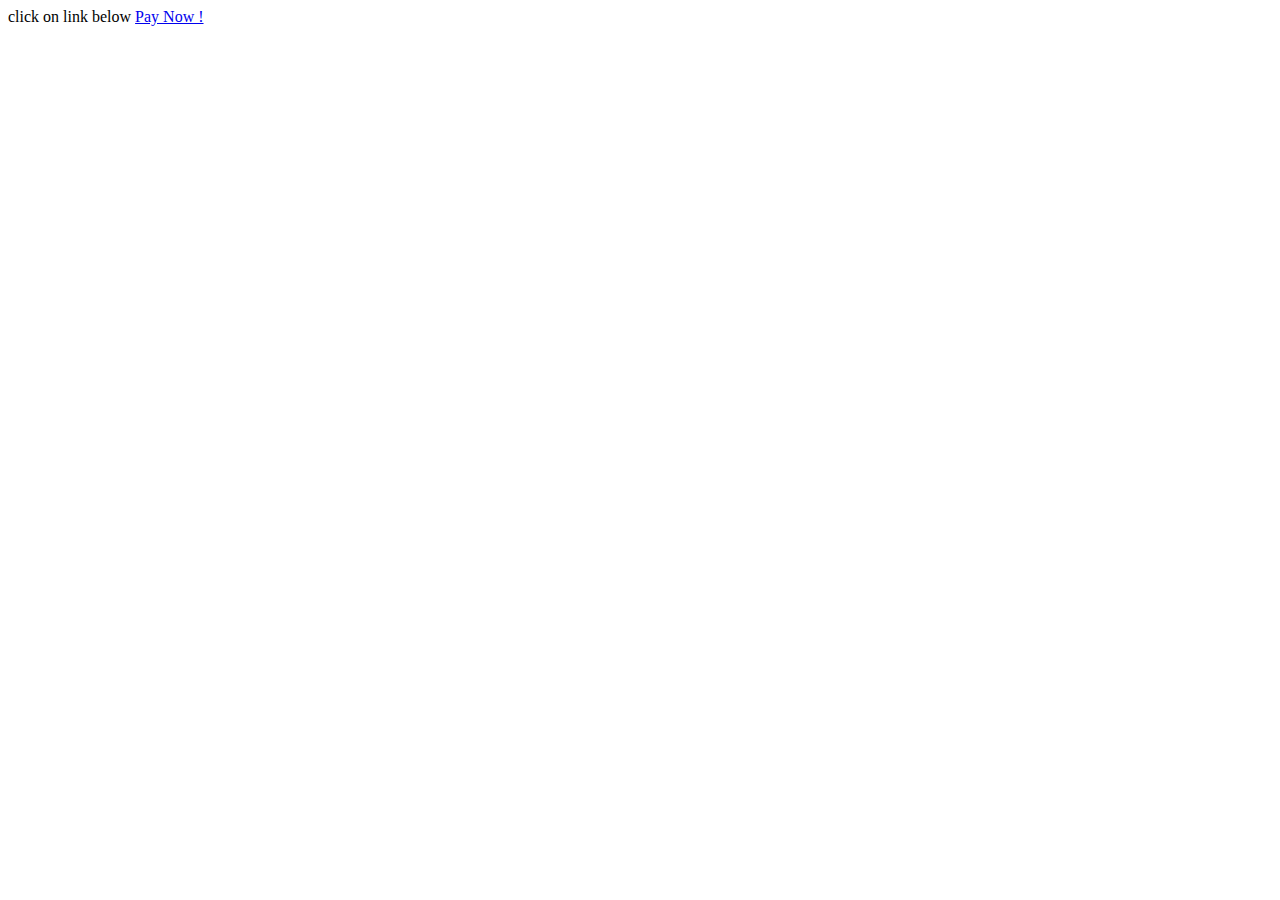
==== commit d683bddc: "commit" ====
--- a/index.html
+++ b/index.html
@@ -1,770 +1,15 @@
+
 <!DOCTYPE html>
 <html lang="en">
-    <head>
-		<!-- Title -->
-		<title>Abhishek Singh- Web Designer and Developer</title>
+<head>
+    <meta charset="UTF-8">
+    <meta name="viewport" content="width=device-width, initial-scale=1.0">
+    <title>Viral Pitch</title>
+</head>
+<body>
 
-		<!-- Meta -->
-        <meta charset="UTF-8">
-        <meta name="viewport" content="width=device-width, initial-scale=1.0">
-        <meta http-equiv="X-UA-Compatible" content="ie=edge">
-		
-		<!-- CSS Plugins -->
-        <link rel="stylesheet" href="css/plugins/bootstrap.min.css">
-        <link rel="stylesheet" href="css/plugins/font-awesome.css">
-		<link rel="stylesheet" href="css/plugins/magnific-popup.css">
-		<link rel="stylesheet" href="css/plugins/simplebar.css">
-		<link rel="stylesheet" href="css/plugins/owl.carousel.min.css">
-		<link rel="stylesheet" href="css/plugins/owl.theme.default.min.css">
-		<link rel="stylesheet" href="css/plugins/jquery.animatedheadline.css">
-		
-		<!-- CSS Base -->
-        <link rel="stylesheet" class="back-color" href="css/style-dark.css">
-		<link rel="stylesheet" href="css/style-demo.css">
-		
-		<!-- Settings Style -->
-		<link rel="stylesheet" class="posit-nav" href="css/settings/left-nav.css" />
-		<link rel="stylesheet" class="theme-color" href="css/settings/green-color.css" />
-		<link rel="stylesheet" class="box-st" href="css/settings/circle-box.css" />
-		
-    </head>
-    <body>
-		<audio loop autoplay volume="1" id="audio-player"><source src="music.mp3" type="audio/mpeg"></audio>
-		<!-- Preloader -->
-		<div id="preloader">
-  			<div class="loading-area">
-    			<div class="circle"></div>
-  			</div>
-  			<div class="left-side"></div>
-  			<div class="right-side"></div>
-		</div>
-		
-		<!-- Main Site -->
-		<div id="home">
-  		<div id="about">
-    	<div id="resume">
-     	<div id="portfolio">
-		<div id="contact">
-			
-			<div class="header-mobile">
-                <a class="header-toggle"><i class="fas fa-bars"></i></a>
-                <h2>Abhishek</h2>
-            </div>
-			
-			<!-- Left Block -->
-			<nav class="header-main" data-simplebar>
-		
-				<!-- Logo -->
-				<div class="logo">
-            		<img src="img/logo.png" alt="">
-            	</div>
-				
-          		<ul>
-					<li data-tooltip="home" data-position="top">
-            			<a href="#home" class="icon-h fas fa-house-damage"></a>
-					</li>
-					<li data-tooltip="about" data-position="top">
-            			<a href="#about" class="icon-a fas fa-user-tie"></a>
-					</li>
-					<li data-tooltip="resume" data-position="top">
-            			<a href="#resume" class="icon-r fas fa-address-book"></a>
-					</li>
-					<li data-tooltip="portfolio" data-position="top">
-            			<a href="#portfolio" class="icon-p fas fa-briefcase"></a>
-					</li>
-					<li data-tooltip="contact" data-position="bottom">
-						<a href="#contact" class="icon-c fas fa-envelope"></a>
-					</li>
-          		</ul>
-				
-				<!-- Sound wave -->
-    			<a class="music-bg">
-      				<div class="lines">
-        				<span></span>
-        				<span></span>
-        				<span></span>
-        				<span></span>
-						<span></span>
-						<span></span>
-      				</div>
-					<p> Sound </p>
-    			</a>
-			 </nav>
-			
-			<!-- Home Section -->
-          	<div class="pt-home" style="background-image: url('img/home-bg.jpg')">
-				
-				<!-- Particles -->
-				<div id="particles-js"></div>
-				
-             	<section>
-					
-					<!-- Banner -->
-					<div class="banner">
-  						<h1>Abhishek Singh</h1>
-						<p class="cd-headline rotate-1">
-							<span>I am a</span>
-							<span class="cd-words-wrapper">
-								<b class="is-visible">UI UX Designer</b>
-								<b>Creative Designer</b>
-								<b>Web Designer</b>
-								<b>Web Developer</b>
-							</span>
-						</p>
-					</div>
-					
-					<!-- Language -->
-					<div class="lang">
-                		<ul>
-                   			<li><a href="#" class="active">eng</a></li>
-                		</ul>
-            		</div>
-		
-					<!-- Social -->
-					<div class="social">
-            			<ul>
-                			<li><a href="https://github.com/thatdelhiboy/"><i class="fab fa-github"></i></a></li>
-            			</ul>
-        			</div>
-			  	</section>  
-          	</div>
-			
-			<!-- About Section -->
-			<div class="page pt-about" data-simplebar>
-				<section class="container">
-					
-					<!-- Section Title -->
-					<div class="header-page mt-70 mob-mt">
-						<h2>About Me</h2>
-						<span></span>
-					</div>
-				
-					<!-- Personal Info Start -->
-					<div class="row mt-100">
-					
-						<!-- Information Block -->
-						<div class="col-lg-12 col-sm-12">
-    						<div class="info box-1">
-								<div class="row">
-									<div class="col-lg-3 col-sm-4">
-										<div class="photo">
-											<img alt="" src="img/user-photo.jpg">		
-										</div>	
-									</div>
-									<div class="col-lg-9 col-sm-8">
-										<h4>Abhishek Singh</h4>
-										<div class="loc">
-											<i class="fas fa-map-marked-alt"></i> New Delhi, INDIA
-										</div>
-										<p>Hello! I’m Abhishek Singh a self-taught, Web Designer & Developer with keen interest in Web Design and Developer. Now I’m based in Delhi-NCR, India. I have over 4+ years of experience working in product management, technical support, recruitment, web development, e-commerce, social media management, and online reputation consulting.
+    click on link below
+    <a href="upi://pay?pa=uiabhi@kotak&amp;pn=Abhishek Singh &amp;cu=INR" class="upi-pay1">Pay Now !</a>
 
-											Currently, I am working with ZoneMedia, A tech startup full of passionate people expert in Socal media and digital influence, ZoneMedia is into Digital Media and Marketing.
-											
-											Apart from this, I am working for my vision to help millions of small business owners and freelancers, building unique products that will help people achieve more in their personal goals.
-											
-											If you catch me outside of work, I'm a sports person - 20+ gold medals in state and nationals for MMA and Taekwondo.
-											
-											I also like meeting new people over a cup of coffee. Feel free to contact me.
-											
-											Competencies: Web development, Social Media Management, Content Creation, Reputation Management, Human Resource Consulting, and much more.
-											
-											P.S. If you're passionate about creating tech-focused products to help people reach their potential, and want to contribute for a profit contact me at 𝗮𝗻𝗰𝗵𝗼𝗿𝟮𝗮𝗯𝗵𝗶𝘀𝗵𝗲𝗸@𝗴𝗺𝗮𝗶𝗹.𝗰𝗼𝗺 
-										</p>
-									</div>
-									
-									<!-- Icon Info -->
-									<div class="col-lg-3 col-sm-4">
-                                		<div class="info-icon">
-                                     		<i class="fas fa-award"></i>
-                                     		<div class="desc-icon">
-												<h6>4+</h6>
-                                            	<p>Experience</p>
-                                       		</div>
-                                		</div>
-                                	</div>
-									
-									<!-- Icon Info -->
-									<div class="col-lg-3 col-sm-4">
-                                		<div class="info-icon">
-                                     		<i class="fas fa-certificate"></i>
-                                     		<div class="desc-icon">
-												<h6>50+ Projects</h6>
-                                            	<p>Completed</p>
-                                      		</div>
-                                		</div>
-                                	</div>
-									
-									<!-- Icon Info -->
-									<div class="col-lg-3 col-sm-4">
-                                		<div class="info-icon">
-                                     		<i class="fas fa-user-astronaut"></i>
-                                     		<div class="desc-icon">
-												<h6>Full time/Freelance</h6>
-                                           		<p>Available</p>
-                                        	</div>
-                                		</div>
-                                	</div>
-									<div class="col-lg-3 col-sm-12 pt-50">
-                                		<a href="/Abhishek-Web Dev.docx" class="btn-st">Download CV</a>
-                                	</div>
-								</div>
-							</div>
-						</div>
-					</div>
-					
-					<!-- Interests Row Start -->
-					<div class="row mt-100">
-					
-						<!-- Header Block -->
-						<div class="col-md-12">
-							<div class="header-box mb-50">
-								<h3>My Interests</h3>
-							</div>
-						</div>
-					
-						<div class="col-lg-12 col-sm-12">
-							<div class="box-2">
-								<div class="row">
-									<!-- Interests Item -->
-									<div class="col-lg-3 col-sm-6">
-										<div class="inter-icon">
-                                     		<i class="fas fa-music"></i>
-                                    	 	<div class="desc-inter">
-												<h6>Music</h6>
-                               	        	</div>
-										</div>
-									</div>
-								
-									<!-- Interests Item -->
-									<div class="col-lg-3 col-sm-6">
-										<div class="inter-icon">
-                                     		<i class="fas fa-route"></i>
-                                     		<div class="desc-inter">
-												<h6>Travelling</h6>
-                                       		</div>
-                                		</div>
-									</div>
-								
-									<!-- Interests Item -->
-									<div class="col-lg-3 col-sm-6">
-										<div class="inter-icon">
-                                 	    	<i class="far fa-image"></i>
-                                  		   	<div class="desc-inter">
-												<h6>Photos</h6>
-                                  	     	</div>
-                                		</div>
-									</div>
-								
-									<!-- Interests Item -->
-									<div class="col-lg-3 col-sm-6">
-										<div class="inter-icon">
-                                    	 	<i class="fas fa-film"></i>
-                                     		<div class="desc-inter">
-												<h6>Movies</h6>
-                                   	    	</div>
-                                		</div>
-									</div>
-								
-									<!-- Interests Item -->
-									<div class="col-lg-3 col-sm-6">
-										<div class="inter-icon">
-                                 	    	<i class="fas fa-space-shuttle"></i>
-                                 	    	<div class="desc-inter">
-												<h6>Space</h6>
-                                	       	</div>
-                                		</div>
-									</div>
-								
-									<!-- Interests Item -->
-									<div class="col-lg-3 col-sm-6">
-										<div class="inter-icon">
-                                    	 	<i class="fas fa-book"></i>
-                                     		<div class="desc-inter">
-												<h6>Books</h6>
-                                    	   	</div>
-                                		</div>
-									</div>
-								
-									<!-- Interests Item -->
-									<div class="col-lg-3 col-sm-6">
-										<div class="inter-icon">
-        	                             	<i class="fas fa-gamepad"></i>
-            	                         	<div class="desc-inter">
-												<h6>Video games</h6>
-                    	                   	</div>
-                        	        	</div>
-									</div>
-								
-									<!-- Interests Item -->
-									<div class="col-lg-3 col-sm-6">
-										<div class="inter-icon">
-        	                             	<i class="fas fa-tree"></i>
-            	                         	<div class="desc-inter">
-												<h6>Forest</h6>
-                    	                   	</div>
-                        	        	</div>
-									</div>
-								</div>
-							</div>
-						</div>
-					</div>
-			  	</section>
-         	</div>
-			 
-			<!-- Resume Section -->
-          	<div class="page pt-resume" data-simplebar>
-            	<section class="container">
-					
-					<!-- Section Title -->
-					<div class="header-page mt-70 mob-mt">
-						<h2>Resume</h2>
-    					<span></span>
-					</div>
-					
-					<!-- Experience & Education Row Start -->
-					<div class="row mt-100">
-					
-						<!-- Experience Column Start -->
-						<div class="col-lg-6 col-sm-12">
-						
-							<!-- Header Block -->
-							<div class="header-box mb-50">
-								<h3>Experience</h3>
-							</div>
-						
-							<div class="experience box-1">
-								
-								<!-- Experience Item -->
-								
-
-								<!-- Experience Item -->
-								<div class="item">
-									<div class="main">
-										<h4>Digital Profiler and Content Stratgist</h4>
-										<p><i class="far fa-calendar-alt"></i>Mar-2020 - Present | ZoneMedia </p>
-									</div>
-									<p>Working as Digital Profiler and Content Stratgist</p>
-								</div>
-
-								<!-- Experience Item -->
-								<div class="item">
-									<div class="main">
-										<h4>Project coordinator</h4>
-										<p><i class="far fa-calendar-alt"></i>Jan-2020 - Mar 2020 | Essential Services </p>
-									</div>
-									<p>Worked Project coordinator working on various skills like JavaScript, Node, Express, MongoDB. </p>
-								</div>
-								<!-- Experience Item -->
-								<div class="item">
-									<div class="main">
-										<h4>Social Media Manager & UX Developer</h4>
-										<p><i class="far fa-calendar-alt"></i>Jan-2018 - Jan 2020 | Vmate (alibaba.com) </p>
-									</div>
-									<p>Worked Project coordinator working on various skills like JavaScript, Node, Express, MongoDB. </p>
-								</div>
-							</div>
-						</div>
-							
-						<!-- Education Column Start -->
-						<div class="col-lg-6 col-sm-12">
-						
-							<!-- Header Block -->
-							<div class="header-box mb-50 mob-box-mt">
-								<h3>Education</h3>
-							</div>
-						
-							<div class="experience box-2">
-
-								<!-- Education Item -->
-								<div class="item">
-									<div class="main">
-										<h4>MBA - Information Technology and System Management</h4>
-										<p><i class="far fa-calendar-alt"></i>2019 - 2021 | Narsee Monjee Institute Of Management Studies</p>
-									</div>
-								</div>
-
-								<!-- Education Item -->
-								<div class="item">
-									<div class="main">
-										<h4>Bachelor of Computer Application</h4>
-										<p><i class="far fa-calendar-alt"></i>2015 - 2018 | Himalayan University</p>
-									</div>
-								</div>
-							</div>
-						</div>
-					</div>
-				
-					<!-- Skills Row Start -->
-					<div class="row mt-100">
-					
-						<!-- Header Block -->
-						<div class="col-md-12">
-							<div class="header-box mb-50">
-								<h3>Skills</h3>
-							</div>
-						</div>
-					</div>
-					
-					<div class="box-1 skills">
-						<div class="row">
-							<div class="col-lg-6 col-sm-6">
-
-								<!-- Skill Item -->
-								<div class="skill-item">
-									<h4 class="progress-title">HTML5</h4>
-									<div class="progress">
-										<div class="progress-bar" style="width:98%">
-											<div class="progress-value">98%</div>
-										</div>
-									</div>
-								</div>
-
-								<!-- Skill Item -->
-								<div class="skill-item">
-									<h4 class="progress-title">CSS3</h4>
-									<div class="progress">
-										<div class="progress-bar" style="width:85%">
-											<div class="progress-value">85%</div>
-										</div>
-									</div>
-								</div>
-
-								<!-- Skill Item -->
-								<div class="skill-item">
-									<h4 class="progress-title">JavaScript</h4>
-									<div class="progress">
-										<div class="progress-bar" style="width:90%">
-											<div class="progress-value">90%</div>
-										</div>
-									</div>
-								</div>
-							
-								<!-- Skill Item -->
-								<div class="skill-item">
-									<h4 class="progress-title">UI/UX designer</h4>
-									<div class="progress">
-										<div class="progress-bar" style="width:77%">
-											<div class="progress-value">77%</div>
-										</div>
-									</div>
-								</div>
-							</div>
-
-							<div class="col-lg-6 col-sm-6">
-								<div class="row">
-									
-									<!-- Skill Item -->
-									<div class="col-lg-6 col-sm-6">
-										<div class="chart" data-percent="80" data-bar-color="#fff"> 80% <p>Node.js</p></div>
-									</div>
-									
-									<!-- Skill Item -->
-									<div class="col-lg-6 col-sm-6">
-										<div class="chart" data-percent="70" data-bar-color="#fff"> 70% <p>Adobe XD</p></div>
-									</div>
-									
-									<!-- Skill Item -->
-									<div class="col-lg-6 col-sm-6">
-										<div class="chart" data-percent="90" data-bar-color="#fff"> 90% <p>Photoshop</p></div>
-									</div>
-									
-									<!-- Skill Item -->
-									<div class="col-lg-6 col-sm-6">
-										<div class="chart" data-percent="90" data-bar-color="#fff"> 93% <p>Prototyping</p></div>
-									</div>
-								</div>
-							</div>
-						</div>
-					</div>
-				
-					<!-- Work Process Row Start -->
-					<div class="row mt-100">
-					
-						<!-- Header Block -->
-						<div class="col-md-12">
-							<div class="header-box mb-50">
-								<h3>My Working Process</h3>
-							</div>
-						</div>
-					</div>
-					
-					<div class="box-2 work-process mb-100">
-						<div class="row">
-							<div class="col-lg-4 col-sm-12 ltr">
-							
-                    			<!-- Working Process Item-->
-                          	 	<div class="single-wp width-sm process-1">
-									<p class="wp-step">01</p>
-									<h4 class="wp-title">Discuss idea</h4>
-								</div>
-
-								<!-- Working Process Item-->
-								<div class="single-wp width-sm process-2">
-									<p class="wp-step">02</p>
-									<h4 class="wp-title">Creative concept</h4>
-								</div>
-							</div>
-					
-							<div class="col-lg-4 hidden-sm">
-							
-								<!-- Working Process Circle-->
-								<div class="wp-circle">
-									<h4>Working Process</h4>
-									<span class="dots top-l"></span>
-									<span class="dots bottom-l"></span>
-									<span class="dots top-r"></span>
-									<span class="dots bottom-r"></span>
-								</div>
-							</div>
-					
-							<div class="col-lg-4 col-sm-12 rtl">
-						
-								<!-- Working Process Item-->
-								<div class="single-wp width-sm process-3">
-									<p class="wp-step">03</p>
-									<h4 class="wp-title">Web concept</h4>
-								</div>
-	
-								<!-- Working Process Item-->
-								<div class="single-wp width-sm process-4">
-									<p class="wp-step">04</p>
-									<h4 class="wp-title">Final concept</h4>
-								</div>
-							</div>
-						</div>
-					</div>
-			  	</section>
-         	</div>
-			 
-			<!-- Portfolio Section -->
-          	<div class="page pt-portfolio" data-simplebar>
-            	<section class="container">
-					
-					<!-- Section Title -->
-					<div class="header-page mt-70 mob-mt">
-						<h2>Portfolio</h2>
-    					<span></span>
-					</div>
-					
-					<!-- Portfolio Filter Row Start -->
-					<div class="row mt-100">
-						<div class="col-lg-12 col-sm-12 portfolio-filter">
-							<ul>
-								<li class="active" data-filter="*">All</li>
-								<li data-filter=".brand">Brand</li>
-								<li data-filter=".design">Design</li>
-								<li data-filter=".graphic">Graphic</li>
-							</ul>
-						</div>
-					</div>
-					
-					<!-- Portfolio Item Row Start -->
-					<div class="row portfolio-items mt-100 mb-100">
-					
-						<!-- Portfolio Item -->
-						<div class="item col-lg-4 col-sm-6 graphic">
-							<figure>
-								<img alt="" src="img/portfolio/mobileapp.png">
-								<figcaption>
-									<h3>Landing Page for App</h3>
-									<p>Graphic</p><i class="fas fa-image"></i>
-									<a class="image-link" href="img/portfolio/mobileapp.png"></a>
-								</figcaption>
-							</figure>
-						</div>
-					
-						<!-- Portfolio Item -->
-						<div class="item col-lg-4 col-sm-6 design">
-							<figure>
-								<img alt="" src="img/portfolio/Placement.JPG">
-								<figcaption>
-									<h3>Placement Consultancy Website</h3>
-									<p>Design</p><i class="fas fa-image"></i>
-									<a class="image-link" href="img/portfolio/Placement.JPG"></a>
-								</figcaption>
-							</figure>
-						</div>
-					
-						<!-- Portfolio Item -->
-						<div class="item col-lg-4 col-sm-6 brand">
-							<figure>
-								<img alt="" src="img/portfolio/ecommerse.png">
-								<figcaption>
-									<h3>E-commerse</h3>
-									<p>Brand</p><i class="fas fa-image"></i>
-									<a class="image-link" href="img/portfolio/ecommerse.png"></a>
-								</figcaption>
-							</figure>
-						</div>
-					
-						<!-- Portfolio Item -->
-						<div class="item col-lg-4 col-sm-6 graphic">
-							<figure>
-								<img alt="" src="img/portfolio/foodapp.jpg">
-								<figcaption>
-									<h3>FoodApp UI</h3>
-									<p>Brand</p><i class="fas fa-image"></i>
-									<a class="image-link" href="img/portfolio/foodapp.jpg"></a>
-								</figcaption>
-							</figure>
-						</div>
-
-						<!-- Portfolio Item -->
-						<div class="item col-lg-4 col-sm-6 graphic">
-							<figure>
-								<img alt="" src="img/portfolio/devdeg.png">
-								<figcaption>
-									<h3>UI for Digital Marketing Website</h3>
-									<p>Brand</p><i class="fas fa-image"></i>
-									<a class="image-link" href="img/portfolio/devdeg.png"></a>
-								</figcaption>
-							</figure>
-						</div>
-						<!-- Portfolio Item -->
-						<div class="item col-lg-4 col-sm-6 brand">
-							<figure>
-								<img alt="" src="img/portfolio/buythecall.jpg">
-								<figcaption>
-									<h3>Website design and development</h3>
-									<p>Brand</p><i class="fas fa-image"></i>
-									<a class="image-link" href="img/portfolio/buythecall.jpg"></a>
-								</figcaption>
-							</figure>
-						</div>
-						<!-- Portfolio Item -->
-						<div class="item col-lg-4 col-sm-6 design">
-							<figure>
-								<img alt="" src="img/portfolio/onlinestore.png">
-								<figcaption>
-									<h3>Online Store UI</h3>
-									<p>Design</p><i class="fas fa-image"></i>
-									<a class="image-link" href="img/portfolio/onlinestore.png"></a>
-								</figcaption>
-							</figure>
-						</div>
-						<!-- Portfolio Item -->
-						<div class="item col-lg-4 col-sm-6 design">
-							<figure>
-								<img alt="" src="img/portfolio/movieapi.gif">
-								<figcaption>
-									<h3>Website on Node & express</h3>
-									<p>Brand</p><i class="fas fa-image"></i>
-									<a class="image-link" href="img/portfolio/movieapi.gif"></a>
-								</figcaption>
-							</figure>
-						</div>
-						<div class="item col-lg-4 col-sm-6 design">
-							<figure>
-								<img alt="" src="img/portfolio/producthover.gif">
-								<figcaption>
-									<h3>CSS Hover Effect</h3>
-									<p>Brand</p><i class="fas fa-image"></i>
-									<a class="image-link" href="img/portfolio/producthover.gif"></a>
-								</figcaption>
-							</figure>
-						</div>
-					</div>
-				</section>
-       	   	</div>
-			<!-- Contact Section -->
-         	<div class="page pt-contact" data-simplebar>
-            	<section class="container">
-					
-					<!-- Section Title -->
-              		<div class="header-page mt-70 mob-mt">
-						<h2>Contact</h2>
-    					<span></span>
-					</div>
-					
-					<!-- Form Start -->
-					<div class="row mt-100">
-						<div class="col-lg-12 col-sm-12">
-							<div class="contact-form ">
-                        		<form method="post" class="box-1 contact-valid" id="contact-form">
-									<div class="row">
-                            			<div class="col-lg-6 col-sm-12">
-                                			<input type="text" name="name" id="name" class="form-control" placeholder="Name *">
-                            			</div>
-                            			<div class="col-lg-6 col-sm-12">
-                                			<input type="email" name="email" id="email" class="form-control" placeholder="Email *">
-                            			</div>
-                            			<div class="col-lg-12 col-sm-12">
-                                			<textarea class="form-control" name="message"  id="note" placeholder="Your Message"></textarea>
-                            			</div>
-                             			<div class="col-lg-12 col-sm-12 text-center">
-                                			<button type="submit" class="btn-st">Send Message</button>
-                                			<div id="loader">
-                                    			<i class="fas fa-sync"></i>
-                                			</div>
-                            			</div>
-										<div class="col-lg-12 col-sm-12">
-                            				<div class="error-messages">
-                                				<div id="success">
-													<i class="far fa-check-circle"></i>Thank you, your message has been sent.
-												</div>
-                                				<div id="error">
-													<i class="far fa-times-circle"></i>Error occurred while sending email. Please try again later.
-												</div>
-											</div>
-                            			</div>
-									</div>
-                    			</form>
-                    		</div>
-						</div>
-					</div>
-					
-					<!-- Contact Info -->
-					<div class="box-2 contact-info">
-						<div class="row">
-							<div class="col-lg-4 col-sm-12 info">
-								<i class="fas fa-paper-plane"></i>
-         						<p>anchor2abhishek@gmail.com</p>
-          						<span>Email</span>
-							</div>
-							<div class="col-lg-4 col-sm-12 info">
-								<i class="fas fa-map-marker-alt"></i>
-         						<p>Delhi-NCR, India</p>
-          						<span>Addres</span>
-							</div>	
-							<div class="col-lg-4 col-sm-12 info">
-								<i class="fas fa-phone"></i>
-         						<p>(+91) 7042446696</p>
-          						<span>Phone</span>
-							</div>	
-						</div>
-					</div>
-            	</section>
-          	</div> 
-			
-        </div>
-      	</div>
-    	</div>
-  		</div>
-		</div>
-		</div>
-		
-		<!-- All Script -->
-		<script src="js/jquery.min.js"></script>
-		<script src="js/isotope.pkgd.min.js"></script>
-		<script src="js/bootstrap.min.js"></script>
-		<script src="js/simplebar.js"></script>
-		<script src="js/owl.carousel.min.js"></script>
-		<script src="js/jquery.magnific-popup.min.js"></script>
-		<script src="js/jquery.animatedheadline.min.js"></script>
-		<script src="js/jquery.easypiechart.js"></script>
-		<script src="js/jquery.validation.js"></script>
-		<script src="js/tilt.js"></script>
-        <script src="js/main.js"></script>
-		<script src="js/main-demo.js"></script>
-        <script src="https://maps.google.com/maps/api/js?sensor=false"></script>
-		
-		<!-- Page Script -->
-		<script src="/js/particles.min.js"></script>
-		<script>
-			particlesJS.load('particles-js', 'js/particles.json', function() {
-				
-        	});		
-		</script>
-		
-    </body>
+</body>
 </html>